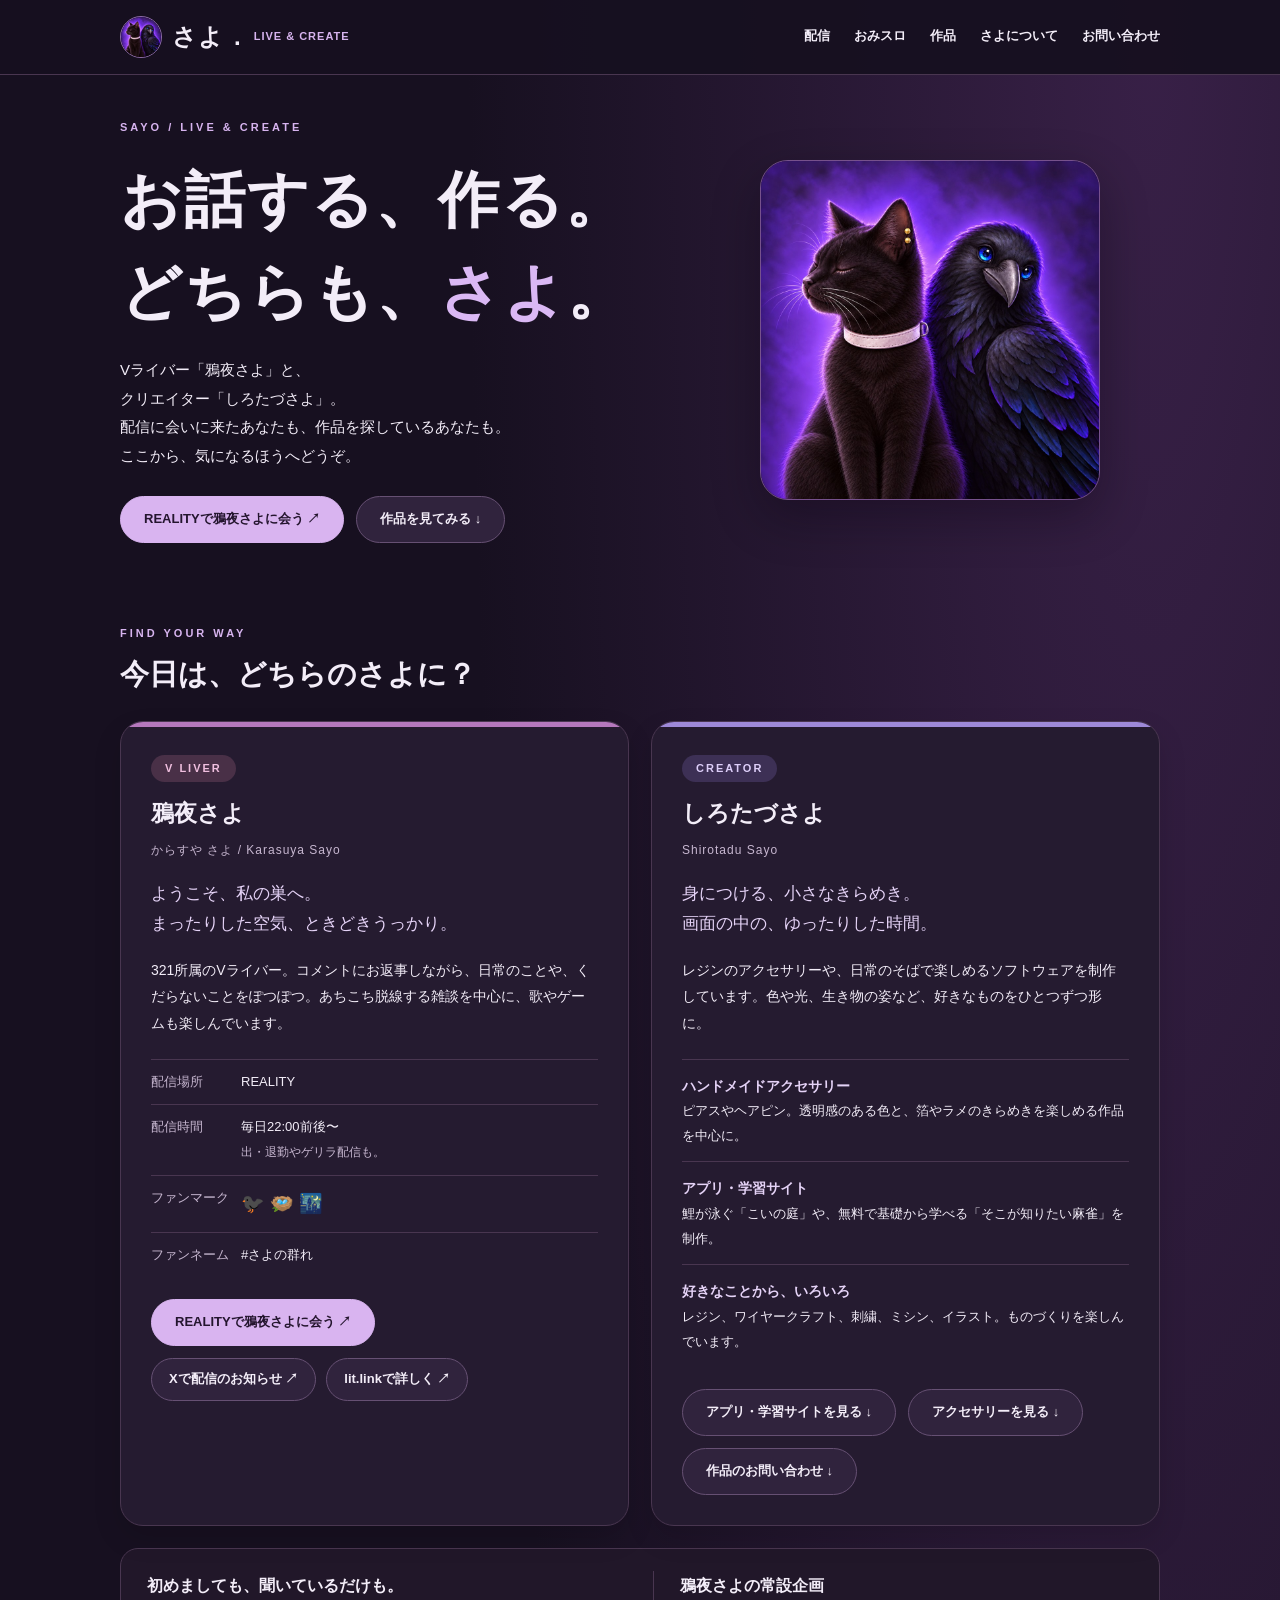
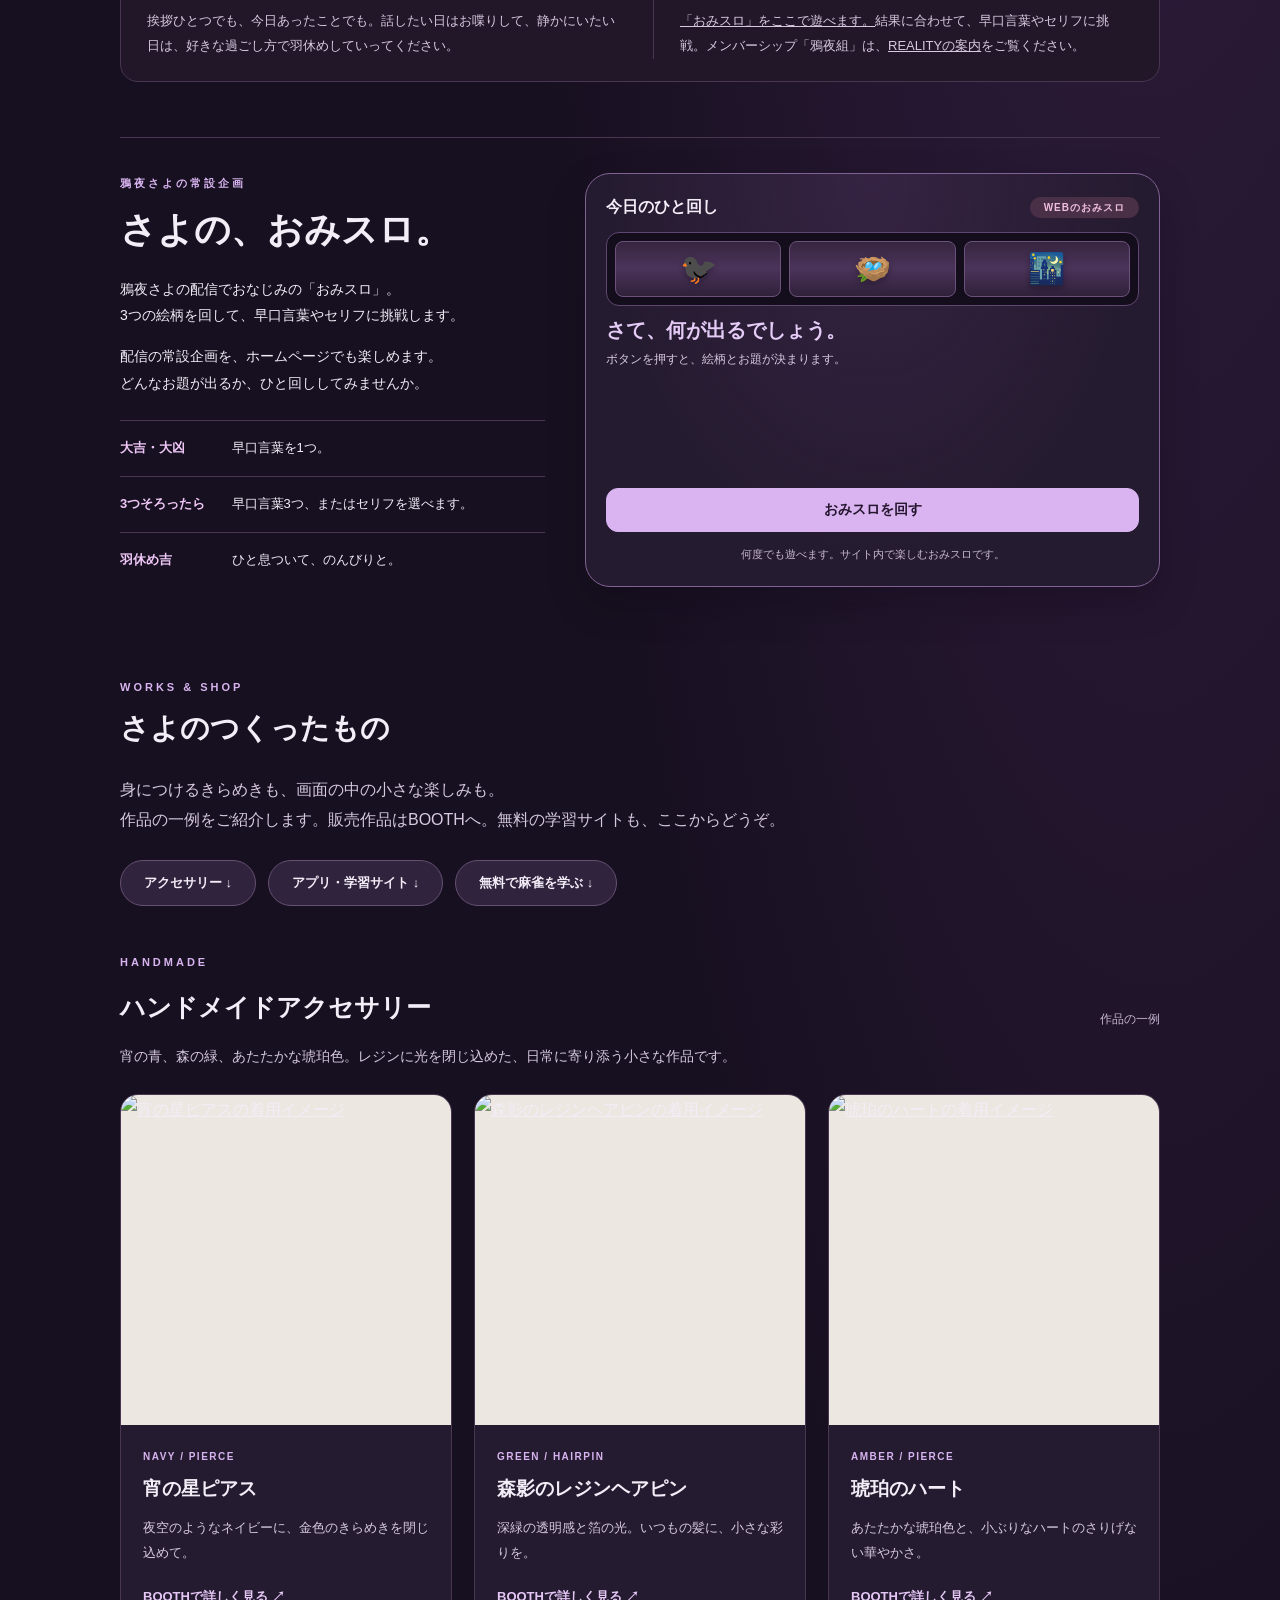
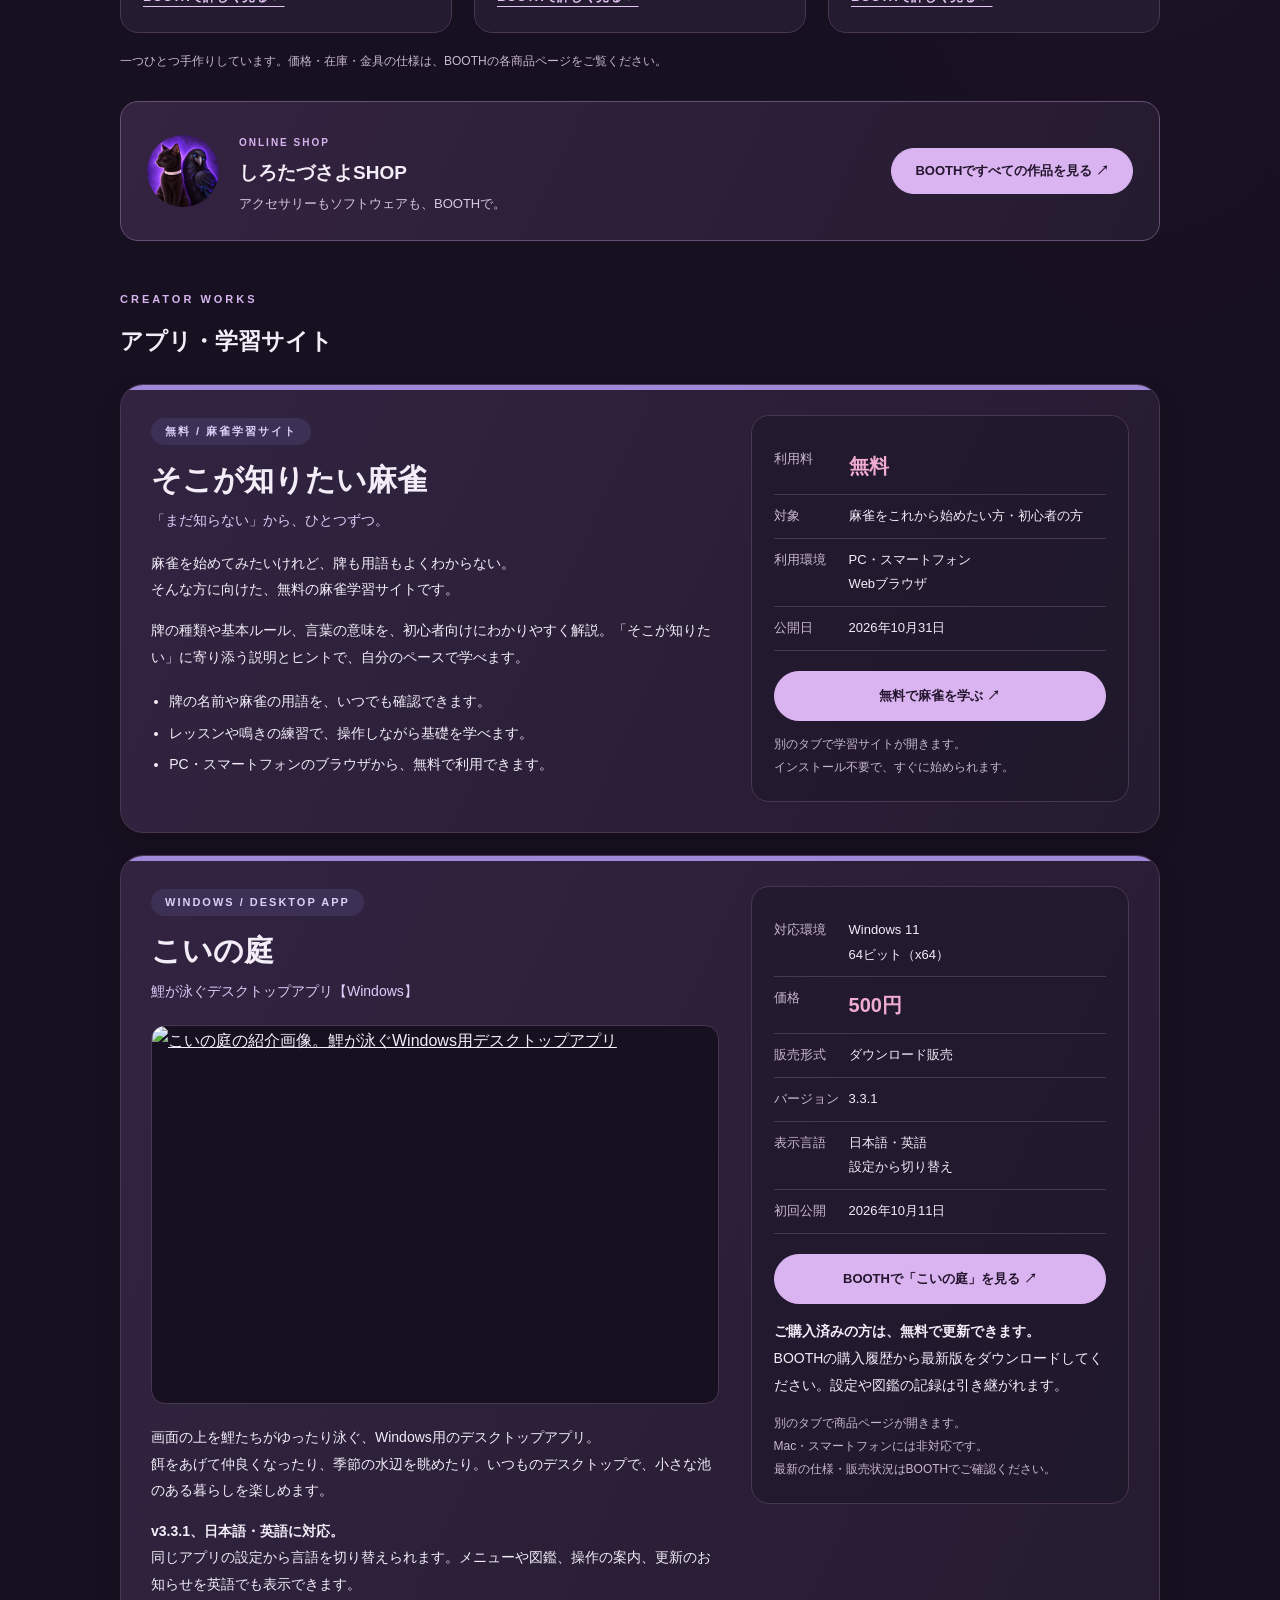
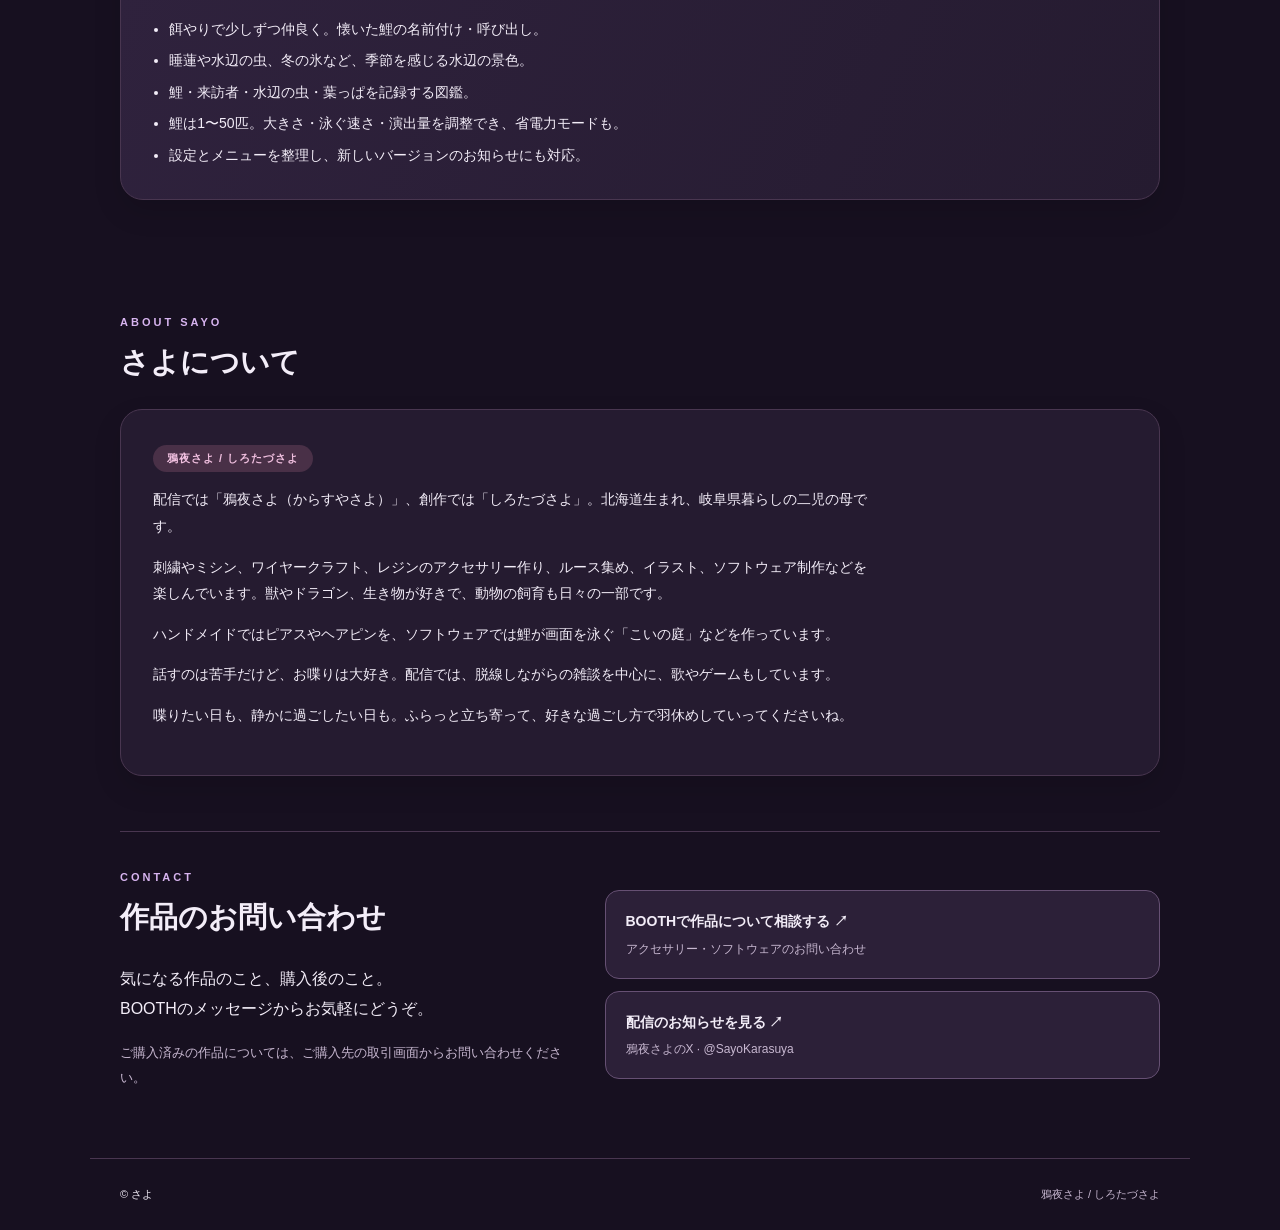
==== index.html @ 04558af7 "Add free mahjong learning site and update Koi Garden to v3.3.1" ====
<!doctype html>
<html lang="ja"><head><meta charset="utf-8"><meta name="viewport" content="width=device-width, initial-scale=1"><meta name="description" content="321所属のVライバー・鴉夜さよ（からすやさよ）と、ハンドメイド・ソフトウェアを制作するしろたづさよ。配信のご案内と、作品の一例をご紹介。無料の麻雀学習サイト「そこが知りたい麻雀」も公開中。アクセサリーとソフトウェアはBOOTHで販売しています。"><meta name="color-scheme" content="dark"><title>鴉夜さよ・しろたづさよ｜配信と創作のホーム</title><link rel="icon" type="image/png" sizes="96x96" href="assets/sayo-cat-raven-refined-favicon.png"><link rel="apple-touch-icon" href="assets/sayo-cat-raven-refined.jpg"><meta property="og:image" content="https://sayoshirotadu.github.io/sayo-website/assets/sayo-cat-raven-refined.jpg"><meta name="twitter:card" content="summary"><style>
:root{--paper:#faf7f2;--ink:#504641;--pink:#bd5976;--line:#e8ddd5;--purple:#77628e}*{box-sizing:border-box}html{scroll-behavior:smooth;scroll-padding-top:100px}body{margin:0;background:var(--paper);color:var(--ink);font-family:'Yu Gothic','Meiryo',sans-serif;line-height:1.9}a{color:inherit}a:focus-visible,button:focus-visible{outline:3px solid var(--purple);outline-offset:5px}header{border-bottom:1px solid var(--line);background:#faf7f2ee;position:sticky;top:0;z-index:2}.nav{max-width:1100px;margin:auto;display:flex;align-items:center;justify-content:space-between;padding:14px 30px}.brand{text-decoration:none;font-size:24px;font-weight:800;letter-spacing:2px}.brand small{font-size:11px;letter-spacing:1px;margin-left:12px;color:var(--pink)}nav{display:flex;gap:24px;font-size:13px;font-weight:700}nav a{text-decoration:none}main{max-width:1100px;margin:auto;padding:0 30px}.hero{padding:76px 0 50px;display:grid;grid-template-columns:1.4fr 1fr;align-items:center;gap:45px}.eyebrow{color:var(--pink);font-size:11px;letter-spacing:3px;font-weight:800}h1{font-size:clamp(36px,5vw,61px);line-height:1.5;letter-spacing:2px;margin:18px 0}h1 em{font-style:normal;color:var(--pink)}.lead{max-width:530px;font-size:15px}.art{aspect-ratio:1;position:relative;display:grid;place-items:center;background:radial-gradient(ellipse,#e8dff2 0,transparent 67%)}.orbit{width:85%;height:85%;border:1px solid #ceb8d1;border-radius:50%;transform:rotate(-18deg);display:grid;place-items:center}.monogram{transform:rotate(18deg);text-align:center;font-family:Georgia,serif;font-style:italic;font-size:85px;color:var(--purple)}.monogram small{display:block;font-family:'Yu Gothic',sans-serif;font-size:12px;font-style:normal;letter-spacing:3px}.star{position:absolute;font-size:32px;color:var(--pink);top:15%;right:12%}.caption{position:absolute;bottom:12%;background:var(--paper);padding:3px 14px;font-size:11px;letter-spacing:2px}.jump{display:flex;gap:12px;flex-wrap:wrap;margin-top:26px}.button{display:inline-block;text-decoration:none;padding:10px 23px;border-radius:30px;font-size:13px;font-weight:bold;border:1px solid var(--line);background:white}.button.primary{background:var(--pink);color:white;border-color:var(--pink)}section{padding:35px 0 55px}h2{font-size:29px;line-height:1.4;margin:10px 0 26px}h3{font-size:23px;margin:10px 0}.two{display:grid;grid-template-columns:1fr 1fr;gap:22px}.card{border:1px solid var(--line);border-radius:23px;padding:30px;background:#fff;box-shadow:0 12px 28px #59403607;position:relative;overflow:hidden}.card:before{content:'';position:absolute;top:0;left:0;right:0;height:5px;background:#d99bb0}.card.creator:before{background:#b5a2ca}.tag{display:inline-block;font-size:11px;letter-spacing:2px;font-weight:bold;background:#f9e9ee;padding:3px 14px;border-radius:20px;color:var(--pink)}.creator .tag{background:#efe8f6;color:var(--purple)}.card p{font-size:14px}.quiet{color:#82746c;font-size:12px!important}.section-head{display:flex;justify-content:space-between;align-items:center;gap:15px}.filters{display:flex;gap:8px;flex-wrap:wrap}button{font-family:inherit;border:1px solid var(--line);border-radius:20px;background:white;padding:7px 16px;color:var(--ink);cursor:pointer}button[aria-pressed=true]{background:var(--ink);color:white}.empty{border:1px dashed #d9c7d6;border-radius:22px;background:linear-gradient(120deg,#fcf0f3,#f0eaf6);padding:50px 25px;text-align:center}.empty strong{font-size:22px}.empty p{font-size:13px}.about{background:white;border:1px solid var(--line);border-radius:22px;padding:32px}.about p{max-width:720px;font-size:14px}.contact{display:grid;grid-template-columns:1fr 1fr;align-items:center;gap:30px;border-top:1px solid var(--line)}.note{border-radius:18px;background:#eee7f3;padding:24px;font-size:13px}footer{border-top:1px solid var(--line);font-size:11px;padding:25px 30px;display:flex;justify-content:space-between;max-width:1100px;margin:auto}.draft{font-size:11px;color:#82746c} @media(max-width:700px){.nav{padding:12px 20px}.brand small{display:none}nav{gap:12px;font-size:11px}main{padding:0 20px}.hero{padding:45px 0 20px;gap:10px;grid-template-columns:1fr}.art{max-width:240px;margin:auto;order:-1}.monogram{font-size:62px}h1{font-size:35px}.two,.contact{grid-template-columns:1fr}.section-head{display:block}.filters{margin-bottom:20px}.card{padding:24px}section{padding:25px 0 35px}footer{gap:20px}.hero .lead{font-size:14px}}@media(prefers-reduced-motion:reduce){html{scroll-behavior:auto}}
.shops{grid-template-columns:repeat(3,minmax(0,1fr))}.shops .card{padding:24px}.shops .button{padding:10px 16px}@media(max-width:850px){.shops{grid-template-columns:1fr}}.main-shop{display:flex;align-items:center;justify-content:space-between;gap:24px;background:#fff5f7;margin:24px 0 32px}.other-shops-title{font-size:18px;margin-bottom:18px}@media(max-width:700px){.main-shop{display:block}.main-shop .button{margin-top:10px}}.creator-works{margin-top:48px;scroll-margin-top:95px}.creator-works>h3{margin:10px 0 20px}.booth-shop{display:flex;align-items:center;justify-content:space-between;gap:24px;background:#f5f0fa}.booth-shop .button{border-color:#b5a2ca;color:#65517b}@media(max-width:700px){.booth-shop{display:block}.booth-shop .button{margin-top:10px}}:root{--paper:#171020;--ink:#f3edf8;--pink:#efacd0;--line:#493650;--purple:#c5b1ef}body{background:radial-gradient(ellipse at 90% 0%,#382047 0,transparent 42%),var(--paper)}header{background:#171020f2}.brand small,.eyebrow{color:#d7b4ef}h1 em{color:#dab8f4}.art{background:radial-gradient(ellipse,#50306780 0,transparent 68%)}.orbit{border-color:#8b659d}.monogram{color:#e2cef7}.star{color:#efacd0}.caption{background:#171020;color:#e1c9ed}.card,.about{background:#251b30;border-color:#493650;box-shadow:0 12px 28px #00000020}.card:before{background:#b578bd}.card.creator:before{background:#9e89d8}.tag{background:#493047;color:#f0bfdf}.creator .tag{background:#3d3055;color:#ddcef9}.button,button{background:#30233d;border-color:#665073;color:#f3edf8}.button.primary{background:#d9b4f0;color:#24152e;border-color:#d9b4f0}.button:hover{background:#493453}.button.primary:hover{background:#e9ccfa}.quiet,.draft{color:#c7b7d0}.main-shop{background:linear-gradient(115deg,#35223d,#281d34)}.booth-shop{background:linear-gradient(115deg,#322441,#251c34)}.booth-shop .button{background:#43315a;border-color:#9e89d8;color:#f2e9ff}.note{background:#342541;color:#eee3f7}.empty{background:linear-gradient(120deg,#39263f,#2d2440);border-color:#796080}button[aria-pressed=true]{background:#d9b4f0;color:#24152e}a:focus-visible,button:focus-visible{outline-color:#edc4ff}.mascot{width:180px;height:180px;object-fit:contain;flex:0 0 180px;filter:drop-shadow(0 6px 16px #08051150)}.shop-copy{flex:1;min-width:0}.main-shop,.booth-shop{flex-wrap:wrap}.main-shop>div:last-child,.booth-shop>div:last-child{flex:0 1 auto}@media(max-width:700px){.mascot{display:block;width:180px;height:180px;margin:0 auto 18px}}.main-shop,.booth-shop{display:grid;grid-template-columns:160px minmax(0,1fr);gap:8px 24px}.mascot{grid-row:1 / 3;width:160px;height:180px}.main-shop>div:last-child,.booth-shop>div:last-child{grid-column:2}.shop-copy h3{margin-top:8px}.shop-copy p{margin-bottom:8px}@media(max-width:700px){.main-shop,.booth-shop{display:block}.mascot{width:180px;height:180px}}.hero-emblem{isolation:isolate;min-width:0}.hero-emblem .orbit{width:79%;height:79%;transform:none;border-color:#a779bc}.hero-emblem .monogram{transform:none;font-size:clamp(56px,7vw,88px);position:relative;z-index:2}.hero-cat,.hero-raven{position:absolute;width:46%;height:58%;object-fit:contain;filter:drop-shadow(0 4px 12px #0d061840);z-index:3}.hero-cat{left:-2%;bottom:5%}.hero-raven{right:-3%;top:-4%}.hero-emblem .caption{bottom:-2%;background:none;letter-spacing:4px;color:#e4caef;white-space:nowrap}.hero-emblem .star-top{top:7%;right:43%;z-index:4}.hero-emblem .star-bottom{top:auto;bottom:12%;right:18%;z-index:4}@media(max-width:700px){.hero-emblem{max-width:310px;width:100%;margin:10px auto 26px}.hero-emblem .monogram{font-size:69px}.hero-emblem .caption{font-size:10px;letter-spacing:3px}}.hero{grid-template-columns:1.18fr 1fr;gap:28px}.hero-emblem{width:calc(100% + 20px);margin-left:-10px}.hero-emblem .monogram{font-size:clamp(76px,9vw,116px)}.hero-cat,.hero-raven{width:57%;height:68%}.hero-cat{left:-6%;bottom:1%}.hero-raven{right:-7%;top:-10%}.hero-emblem .caption{bottom:-5%}@media(max-width:700px){.hero{grid-template-columns:1fr;gap:10px}.hero-emblem{width:100%;max-width:350px;margin:25px auto 35px}.hero-emblem .monogram{font-size:85px}.hero-cat,.hero-raven{width:53%;height:65%}.hero-cat{left:-2%}.hero-raven{right:-3%;top:-7%}}.hero-emblem{width:100%;margin-left:0}.hero-raven{right:-2%}.hero-cat{left:-7%}@media(max-width:700px){.hero-emblem{margin:25px auto 35px}.hero-cat{left:-2%}}.hero-emblem .orbit{width:80%;height:80%}.hero-emblem .monogram{font-size:clamp(62px,7.2vw,94px);transform:translateY(5%)}.hero-cat{left:-10%;bottom:-8%;width:49%;height:59%}.hero-raven{right:-3%;top:-23%;width:49%;height:59%}.hero-emblem .caption{bottom:-14%}@media(max-width:700px){.hero-emblem{margin:55px auto 65px}.hero-emblem .monogram{font-size:72px}.hero-cat{left:-6%;bottom:-9%}.hero-raven{right:0;top:-22%}}.hero-emblem .monogram{font-size:clamp(68px,7.8vw,102px);transform:translate(7%,-2%)}.hero-cat{width:57%;height:68%;left:-9%;bottom:-12%}.hero-raven{width:57%;height:68%;right:-4%;top:-24%}.hero-emblem .caption{bottom:-16%}@media(max-width:700px){.hero-emblem .monogram{font-size:78px}.hero-cat{left:-7%;bottom:-12%}.hero-raven{right:-2%;top:-24%}}.hero-emblem .monogram{transform:translate(12%,78%)}.hero-raven{top:6%;right:-5%}.hero-cat{left:-9%;bottom:-12%}@media(max-width:700px){.hero-emblem .monogram{transform:translate(12%,78%)}.hero-raven{top:6%;right:-3%}.hero-cat{left:-7%;bottom:-12%}}.hero-raven{top:29%;right:-9%}.hero-emblem .star-bottom{display:none}@media(max-width:700px){.hero-raven{top:29%;right:-6%}}.hero-emblem .monogram{transform:translate(23%,65%)}.hero-raven{top:25%}@media(max-width:700px){.hero-emblem .monogram{transform:translate(23%,65%)}.hero-raven{top:25%}}.hero-emblem .monogram{transform:none}.hero-raven{top:4%;right:-9%}@media(max-width:700px){.hero-emblem .monogram{transform:none}.hero-raven{top:4%;right:-6%}}.hero-cat{left:-17%;bottom:10%}@media(max-width:700px){.hero-cat{left:-15%;bottom:10%}}.hero-cat{bottom:3%}@media(max-width:700px){.hero-cat{bottom:3%}}.hero-raven{transform:translateX(6%)}body{overflow-x:clip}
/* Individual software works */
.software-work{margin-bottom:22px;background:linear-gradient(115deg,#322441,#251b30)}
.software-work-grid{display:grid;grid-template-columns:minmax(0,1.5fr) minmax(0,1fr);gap:32px;align-items:start}
.software-work h4{font-size:30px;line-height:1.4;margin:14px 0 6px}
.software-work .work-subtitle{margin:0 0 16px;color:#ddcef9}
.work-features{margin:18px 0 0;padding-left:1.3em;font-size:14px}
.work-features li+li{margin-top:5px}
.work-details{min-width:0;border:1px solid var(--line);border-radius:18px;padding:22px;background:#17102060}
.work-specs{margin:0 0 20px;font-size:13px}
.work-specs>div{display:grid;grid-template-columns:5em minmax(0,1fr);gap:10px;padding:9px 0;border-bottom:1px solid var(--line)}
.work-specs dt{color:#c7b7d0}
.work-specs dd{margin:0}
.work-specs .work-price{font-size:20px;font-weight:700;color:var(--pink)}
.work-details .button{display:block;text-align:center;padding:12px 14px}
.work-details .quiet{margin:12px 0 0}
@media(max-width:700px){.software-work-grid{grid-template-columns:minmax(0,1fr);gap:24px}.software-work h4{font-size:27px}.work-details{padding:18px}}

/* Profiles, works and contact */


.skip-link{position:absolute;left:18px;top:-90px;z-index:10;background:#e9ccfa;color:#24152e;padding:10px 18px;border-radius:10px}
.skip-link:focus{top:12px}
.name-reading{display:block;color:#c7b7d0;font-size:12px;letter-spacing:1px;margin-top:3px;font-weight:400}
.live-facts{margin:22px 0;font-size:13px}.live-facts>div{display:grid;grid-template-columns:6em minmax(0,1fr);gap:12px;border-top:1px solid var(--line);padding:10px 0}
.live-facts dt{color:#c7b7d0}.live-facts dd{margin:0}.live-facts .fanmark{font-size:19px;letter-spacing:5px}
.social-links{display:flex;flex-wrap:wrap;gap:10px;margin-top:12px}.social-links .button{padding:8px 17px}
.profile-intro{font-size:17px!important;color:#e5d3f7;line-height:1.8}.creative-list{list-style:none;padding:0;margin:22px 0}
.creative-list li{padding:13px 0;border-top:1px solid var(--line);font-size:13px}.creative-list strong{display:block;font-size:14px;color:#e5d3f7}
.welcome-note{border:1px solid var(--line);border-radius:18px;padding:22px 26px;margin-top:22px;display:grid;grid-template-columns:1fr 1fr;gap:26px;background:#211729}
.welcome-note h3{font-size:16px;margin:0 0 8px}.welcome-note p{margin:0;font-size:13px;color:#d7c9e0}
.welcome-note>div+div{border-left:1px solid var(--line);padding-left:26px}
.product-grid{display:grid;grid-template-columns:repeat(3,minmax(0,1fr));gap:20px;margin:24px 0 14px}
.product{margin:0;background:#251b30;border:1px solid var(--line);border-radius:18px;overflow:hidden}
.product-photo{display:block;background:#ece7e0;overflow:hidden}.product-photo img{display:block;width:100%;height:auto;aspect-ratio:1;object-fit:cover;transition:transform .25s ease}
.product-photo:hover img{transform:scale(1.035)}.product-copy{padding:20px}.product-copy .eyebrow{letter-spacing:1.5px;font-size:10px}
.product h4{font-size:17px;line-height:1.7;margin:7px 0 10px}.product p{font-size:13px;margin:0 0 15px;color:#d7c9e0}.text-link{font-size:13px;font-weight:700;text-underline-offset:5px}
.gallery-note{font-size:12px;color:#c7b7d0;margin-bottom:32px}
.software-image{display:block;width:100%;height:auto;border:1px solid var(--line);border-radius:14px;margin:20px 0;background:#171020}
.contact-links{display:grid;gap:12px}.contact-link{display:block;text-decoration:none;border:1px solid #665073;border-radius:14px;background:#2c2038;padding:17px 20px}
.contact-link strong{display:block;font-size:14px;color:#f3edf8}.contact-link span{display:block;font-size:12px;color:#c7b7d0;margin-top:3px}.contact-link:hover{background:#3b2b48}
.contact{grid-template-columns:.9fr 1.1fr}.contact .quiet{font-size:13px!important}
footer{gap:16px;flex-wrap:wrap}.profile-links{margin-top:22px}.card .jump{margin-top:18px}.about .tag{letter-spacing:1px}
@media(max-width:850px){.product-grid{gap:14px}.product-copy{padding:17px}.product h4{font-size:15px}}
@media(max-width:700px){.welcome-note,.contact{grid-template-columns:1fr}.welcome-note>div+div{border-left:0;border-top:1px solid var(--line);padding:20px 0 0}.product-grid{grid-template-columns:1fr 1fr}.hero .lead br{display:none}.hero .lead{max-width:32em}.hero h1{font-size:clamp(29px,7vw,35px)}.live-facts>div{grid-template-columns:5.5em minmax(0,1fr)}}
@media(max-width:480px){.product-grid{grid-template-columns:1fr}.product-copy{padding:22px}.product h4{font-size:18px}.nav{flex-wrap:wrap;gap:5px}.brand{font-size:22px}nav{gap:13px}nav a{padding:6px 0}}
@media(prefers-reduced-motion:reduce){.product-photo img{transition:none}.product-photo:hover img{transform:none}}

/* Omislo: self-contained web mini game */
.om-section{border-top:1px solid var(--line);scroll-margin-top:95px}
.om-layout{display:grid;grid-template-columns:minmax(0,.85fr) minmax(0,1.15fr);gap:40px;align-items:start}
.om-intro h2{font-size:36px;margin:12px 0 20px}.om-intro>p{font-size:14px;max-width:31em}
.om-rules{margin:24px 0}.om-rules>div{display:grid;grid-template-columns:7.5em 1fr;gap:14px;align-items:center;padding:15px 0;border-top:1px solid var(--line);font-size:13px}
.om-rules dt{color:#efc7f7;font-weight:700}.om-rules dd{margin:0}
.om-machine{min-width:0;border:1px solid #816294;border-radius:25px;padding:28px;background:radial-gradient(ellipse at 50% 0%,#4a2d5a70,transparent 65%),#251b30;box-shadow:0 16px 38px #08040e38}
.om-machine-top{display:flex;align-items:center;justify-content:space-between;gap:12px;margin-bottom:22px}
.om-machine-top h3{font-size:18px;margin:0}.om-machine-top .tag{font-size:10px;letter-spacing:1px}.om-stars{color:#dab8f4;letter-spacing:5px;font-size:13px}
.om-reels{display:grid;grid-template-columns:repeat(3,minmax(0,1fr));gap:12px;padding:16px;border-radius:19px;border:1px solid #604672;background:#140d1c;overflow:hidden}
.om-reel{height:100px;display:grid;place-items:center;overflow:hidden;border:1px solid #6c527b;border-radius:12px;background:linear-gradient(#36253f,#4b345a 48%,#30213a);font-size:clamp(32px,4.2vw,50px);line-height:1}
.om-reel span{display:block;filter:drop-shadow(0 3px 3px #08040e55)}
.om-reel.om-turning span{animation:om-roll .16s linear infinite}.om-reel.om-settled span{animation:om-settle .24s ease-out}
@keyframes om-roll{from{transform:translateY(-11px);opacity:.65}to{transform:translateY(11px);opacity:1}}
@keyframes om-settle{0%{transform:translateY(-12px)}65%{transform:translateY(3px)}100%{transform:translateY(0)}}
.om-outcome{margin:22px 0 18px;min-height:112px}.om-outcome h4{font-size:24px;line-height:1.5;margin:0 0 7px;color:#e5ccf7}.om-outcome p{margin:0;font-size:13px;color:#d7c9e0}
.om-outcome[data-kind="triple"] h4{color:#f1d397}.om-outcome[data-kind="good"] h4{color:#f4bad8}
.om-outcome ol{padding-left:1.5em;margin:16px 0 0;display:grid;gap:12px;font-size:15px;line-height:1.9}
.om-outcome.om-quote ol{list-style:none;padding-left:0}.om-outcome.om-quote li{padding:16px;border-left:3px solid #c9a2de;background:#ffffff06;border-radius:0 10px 10px 0}
.om-choices{display:flex;gap:9px;flex-wrap:wrap;margin:0 0 14px}.om-choices button{font-size:12px;padding:8px 13px}
.om-change{background:transparent;border:0;border-radius:6px;padding:7px 0;margin:0 0 16px;text-decoration:underline;text-underline-offset:4px;font-size:12px;color:#dbc1eb}
.om-spin{display:block;width:100%;padding:15px 18px;font-size:15px;border-radius:15px;min-height:54px}
.om-machine button:disabled{opacity:.65;cursor:wait}.om-choices[hidden],.om-change[hidden],.om-prompts[hidden]{display:none}
.om-machine .quiet{margin:13px 0 0;text-align:center;font-size:11px!important}
.om-machine[data-state="triple"]{border-color:#c6a76f;box-shadow:0 12px 40px #d2a94716}
@media(max-width:850px){.om-layout{grid-template-columns:1fr;gap:24px}.om-intro>p{max-width:none}.om-rules{margin-bottom:14px}.om-machine{max-width:560px;width:100%;justify-self:center}.om-reel{font-size:46px}}
@media(max-width:480px){.om-machine{padding:20px}.om-intro h2{font-size:30px}.om-reels{gap:8px;padding:12px}.om-reel{height:79px;font-size:36px}.om-rules>div{grid-template-columns:7em 1fr;gap:8px}.om-machine-top h3{font-size:16px}.om-outcome h4{font-size:23px}nav{flex-wrap:wrap;justify-content:flex-end;gap:8px 12px}.nav{gap:8px}.om-outcome ol{font-size:14px}}
@media(prefers-reduced-motion:reduce){.om-reel.om-turning span,.om-reel.om-settled span{animation:none}}


/* Compact frame: the left column sets the shared desktop height. */
.om-layout{align-items:stretch}
.om-intro>:last-child{margin-bottom:0}
.om-machine{display:grid;width:100%;height:auto;min-height:0;padding:20px;contain:size;grid-template-columns:minmax(0,1fr) max-content;grid-template-rows:28px 74px minmax(0,1fr) 36px 44px 24px;gap:10px;overflow-anchor:none}
.om-machine>div,.om-machine>button,.om-machine>p{grid-column:1 / -1;min-width:0;min-height:0;margin:0}
.om-machine-top{grid-row:1;overflow:hidden}
.om-machine-top h3{font-size:16px;line-height:1.4}
.om-machine-top .tag{line-height:1.5}
.om-reels{grid-row:2;height:100%;min-height:0;padding:8px;gap:8px;border-radius:13px}
.om-reel{height:100%;min-height:0;font-size:30px;border-radius:8px}
.om-outcome{grid-row:3;height:100%;min-height:0;overflow-y:auto;overflow-x:hidden;scrollbar-gutter:stable;overflow-wrap:anywhere;overscroll-behavior:contain}
.om-outcome h4{font-size:20px;line-height:1.4;margin-bottom:5px}
.om-outcome p{font-size:12px;line-height:1.7}
.om-outcome ol{margin-top:10px;gap:6px;font-size:13px;line-height:1.7}
.om-outcome.om-quote li{padding:10px 12px}
.om-outcome:focus-visible{outline:2px solid var(--purple);outline-offset:3px}
.om-machine>.om-choices{grid-row:4;grid-column:1;align-items:stretch;flex-wrap:nowrap;gap:7px}
.om-choices button{white-space:nowrap;font-size:11px;padding:6px 10px}
.om-machine>.om-change{grid-row:4;grid-column:2;justify-self:end;align-self:stretch;white-space:nowrap;font-size:11px}
.om-spin{grid-row:5;display:grid;place-items:center;height:44px;min-height:44px;padding:0 14px;font-size:14px;line-height:1.4;white-space:nowrap;border-radius:12px}
.om-machine>.quiet{grid-row:6;margin:0;align-self:center;line-height:1.5}
.om-machine>noscript{grid-row:3;grid-column:1 / -1;background:#251b30;z-index:1}
@media(max-width:850px){.om-machine{contain:none;height:31rem}}
@media(max-width:480px){
  .om-machine{height:32rem;padding:16px;grid-template-columns:minmax(0,1fr);grid-template-rows:28px 68px minmax(0,1fr) 32px 26px 44px 34px;gap:8px}
  .om-reel{font-size:27px}
  .om-machine>.om-choices{grid-column:1}
  .om-machine>.om-change{grid-row:5;grid-column:1;justify-self:start;padding:2px 0}
  .om-spin{grid-row:6}
  .om-machine>.quiet{grid-row:7}
}


/* Cat and raven brand refresh — October 2026 */
.brand{display:inline-flex;align-items:center;gap:10px;letter-spacing:1px}
.brand-icon{width:42px;height:42px;object-fit:cover;border-radius:50%;flex:none;border:1px solid #8e6ba7}
.brand small{margin-left:2px}


.hero{padding:42px 0 45px;gap:36px}
.hero-portrait{width:100%;height:auto;max-width:340px;justify-self:center;aspect-ratio:1;border-radius:28px;object-fit:cover;border:1px solid #76518c;box-shadow:0 18px 48px #08040e55}
.mascot.brand-mascot{border-radius:20px;object-fit:cover;width:160px;height:160px}
@media(max-width:700px){.brand{font-size:21px;gap:9px}.brand-icon{width:36px;height:36px}.hero{padding:28px 0 32px;gap:24px}.hero-portrait{width:200px;max-width:65%;order:-1;border-radius:22px}.mascot.brand-mascot{width:160px;height:160px}.hero h1{margin-top:12px}}

/* A small selection of works, with BOOTH as the shared shop */
.works-intro{max-width:680px;color:#d7c9e0}
.works-jump{margin:24px 0 40px}
.works-section-heading{display:flex;align-items:end;justify-content:space-between;gap:18px;scroll-margin-top:115px}
.works-section-heading h3{margin:7px 0 0;font-size:25px}
.works-example-label{font-size:12px;color:#c7b7d0;white-space:nowrap}
.works-caption{font-size:14px;color:#d7c9e0;margin:12px 0 24px;max-width:740px}
#works .product-grid{gap:22px;margin:0 0 18px}
#works .product{display:flex;flex-direction:column;background:#251b30;border-radius:18px}
#works .product-copy{padding:22px;display:flex;flex-direction:column;flex:1}
#works .product h4{font-size:19px;line-height:1.6;margin:8px 0 12px}
#works .product p{font-size:13px;line-height:1.9;margin:0 0 20px}
#works .product .text-link{margin-top:auto;color:#e4c6f5}
#works .gallery-note{font-size:12px;line-height:1.8;margin:0 0 28px}
.shop-entry{display:flex;align-items:center;gap:20px;padding:24px 26px;border:1px solid #665073;border-radius:18px;background:linear-gradient(115deg,#342341,#251b30)}
.shop-entry>img{width:72px;height:72px;border-radius:50%;object-fit:cover;flex:none}
.shop-entry-copy{flex:1;min-width:0}
.shop-entry h3{font-size:19px;line-height:1.5;margin:3px 0 4px}
.shop-entry p{font-size:13px;color:#d7c9e0;margin:0}
.shop-entry .eyebrow{font-size:10px;letter-spacing:2px}
.shop-entry .button{flex:none;text-align:center}
@media(max-width:850px){#works .product-grid{gap:16px}#works .product-copy{padding:18px}.shop-entry{flex-wrap:wrap}.shop-entry>.button{margin-left:92px}}
@media(max-width:700px){#works .product-grid{grid-template-columns:1fr}.works-section-heading{display:block;position:relative}.works-section-heading h3{font-size:23px}.works-example-label{position:absolute;top:0;right:0;padding-top:0}.shop-entry{padding:21px;gap:16px}.shop-entry>img{width:60px;height:60px}.shop-entry>.button{width:100%;margin-left:0}.works-jump{margin-bottom:32px}#works .product-copy{padding:22px}#works .product h4{font-size:20px}}
</style></head><body>
<a class="skip-link" href="#home">本文へ移動</a>
<header><div class="nav"><a class="brand" href="#home"><img class="brand-icon" src="assets/sayo-cat-raven-refined.jpg" width="42" height="42" alt="">さよ<span aria-hidden="true">.</span><small>LIVE & CREATE</small></a><nav aria-label="メインメニュー"><a href="#live">配信</a><a href="#omislo">おみスロ</a><a href="#works">作品</a><a href="#about">さよについて</a><a href="#contact">お問い合わせ</a></nav></div></header><main id="home"><div class="hero"><div><div class="eyebrow">SAYO / LIVE & CREATE</div><h1>お話する、作る。<br>どちらも、<em>さよ</em>。</h1><p class="lead">Vライバー「鴉夜さよ」と、<br>クリエイター「しろたづさよ」。<br>配信に会いに来たあなたも、作品を探しているあなたも。<br>ここから、気になるほうへどうぞ。</p><div class="jump"><a class="button primary" href="https://reality.app/profile/c2cb73a0?adj_t=8ogcewh_z9yhix5" target="_blank" rel="noopener noreferrer">REALITYで鴉夜さよに会う ↗</a><a class="button" href="#works">作品を見てみる ↓</a></div></div><img class="hero-portrait" src="assets/sayo-cat-raven-refined.jpg" alt="しろたづさよの黒猫と、鴉夜さよの青い目のカラス" width="600" height="600" decoding="async"></div><section aria-labelledby="entrance"><div class="eyebrow">FIND YOUR WAY</div><h2 id="entrance">今日は、どちらのさよに？</h2><div class="two"><article class="card" id="live"><span class="tag">V LIVER</span><h3>鴉夜さよ<span class="name-reading">からすや さよ / Karasuya Sayo</span></h3>
<p class="profile-intro">ようこそ、私の巣へ。<br>まったりした空気、ときどきうっかり。</p>
<p>321所属のVライバー。コメントにお返事しながら、日常のことや、くだらないことをぽつぽつ。あちこち脱線する雑談を中心に、歌やゲームも楽しんでいます。</p>
<dl class="live-facts">
<div><dt>配信場所</dt><dd>REALITY</dd></div>
<div><dt>配信時間</dt><dd>毎日22:00前後〜<br><span class="quiet">出・退勤やゲリラ配信も。</span></dd></div>
<div><dt>ファンマーク</dt><dd class="fanmark">🐦‍⬛🪺🌃</dd></div>
<div><dt>ファンネーム</dt><dd>#さよの群れ</dd></div>
</dl><a class="button primary" href="https://reality.app/profile/c2cb73a0?adj_t=8ogcewh_z9yhix5" target="_blank" rel="noopener noreferrer">REALITYで鴉夜さよに会う ↗</a><div class="social-links"><a class="button" href="https://x.com/SayoKarasuya" target="_blank" rel="noopener noreferrer">Xで配信のお知らせ ↗</a><a class="button" href="https://lit.link/karasuya_sayo" target="_blank" rel="noopener noreferrer">lit.linkで詳しく ↗</a></div></article><article class="card creator"><span class="tag">CREATOR</span><h3>しろたづさよ<span class="name-reading">Shirotadu Sayo</span></h3>
<p class="profile-intro">身につける、小さなきらめき。<br>画面の中の、ゆったりした時間。</p>
<p>レジンのアクセサリーや、日常のそばで楽しめるソフトウェアを制作しています。色や光、生き物の姿など、好きなものをひとつずつ形に。</p>
<ul class="creative-list"><li><strong>ハンドメイドアクセサリー</strong>ピアスやヘアピン。透明感のある色と、箔やラメのきらめきを楽しめる作品を中心に。</li><li><strong>アプリ・学習サイト</strong>鯉が泳ぐ「こいの庭」や、無料で基礎から学べる「そこが知りたい麻雀」を制作。</li><li><strong>好きなことから、いろいろ</strong>レジン、ワイヤークラフト、刺繍、ミシン、イラスト。ものづくりを楽しんでいます。</li></ul><div class="jump"><a class="button" href="#creator-works">アプリ・学習サイトを見る ↓</a><a class="button" href="#accessories">アクセサリーを見る ↓</a><a class="button" href="#contact">作品のお問い合わせ ↓</a></div></article></div>
<div class="welcome-note">
<div><h3>初めましても、聞いているだけも。</h3><p>挨拶ひとつでも、今日あったことでも。話したい日はお喋りして、静かにいたい日は、好きな過ごし方で羽休めしていってください。</p></div>
<div><h3>鴉夜さよの常設企画</h3><p><a href="#omislo">「おみスロ」をここで遊べます。</a>結果に合わせて、早口言葉やセリフに挑戦。メンバーシップ「鴉夜組」は、<a href="https://reality.app/r/membership/c2cb73a0" target="_blank" rel="noopener noreferrer">REALITYの案内</a>をご覧ください。</p></div>
</div></section>
<section id="omislo" class="om-section" aria-labelledby="omislo-title">
  <div class="om-layout">
    <div class="om-intro">
      <div class="eyebrow">鴉夜さよの常設企画</div>
      <h2 id="omislo-title">さよの、おみスロ。</h2>
      <p>鴉夜さよの配信でおなじみの「おみスロ」。<br>3つの絵柄を回して、早口言葉やセリフに挑戦します。</p>
      <p>配信の常設企画を、ホームページでも楽しめます。<br>どんなお題が出るか、ひと回ししてみませんか。</p>
      <dl class="om-rules">
        <div><dt>大吉・大凶</dt><dd>早口言葉を1つ。</dd></div>
        <div><dt>3つそろったら</dt><dd>早口言葉3つ、またはセリフを選べます。</dd></div>
        <div><dt>羽休め吉</dt><dd>ひと息ついて、のんびりと。</dd></div>
      </dl>
    </div>
    <div class="om-machine" id="om-machine" data-state="ready">
      <div class="om-machine-top"><h3>今日のひと回し</h3><span class="tag">WEBのおみスロ</span></div>
      <div class="om-reels" id="om-reels" role="img" aria-label="3つの絵柄：鴉、巣、夜景">
        <div class="om-reel" aria-hidden="true"><span>🐦‍⬛</span></div>
        <div class="om-reel" aria-hidden="true"><span>🪺</span></div>
        <div class="om-reel" aria-hidden="true"><span>🌃</span></div>
      </div>
      <div class="om-outcome" id="om-result" tabindex="0" aria-label="おみスロの結果とお題" role="status" aria-live="polite" aria-atomic="true">
        <h4 id="om-result-title">さて、何が出るでしょう。</h4>
        <p id="om-result-note">ボタンを押すと、絵柄とお題が決まります。</p>
        <ol id="om-prompts" class="om-prompts" hidden></ol>
      </div>
      <div class="om-choices" id="om-choices" role="group" aria-label="ゾロ目のお題を選ぶ" hidden>
        <button type="button" id="om-twisters" aria-pressed="true" aria-controls="om-result">早口言葉3つ</button>
        <button type="button" id="om-line" aria-pressed="false" aria-controls="om-result">セリフ</button>
      </div>
      <button type="button" id="om-change" class="om-change" aria-controls="om-result" hidden>別のお題にする</button>
      <button type="button" id="om-spin" class="button primary om-spin" aria-controls="om-result" disabled>おみスロを回す</button>
      <p class="quiet">何度でも遊べます。サイト内で楽しむおみスロです。</p>
      <noscript><p>おみスロを遊ぶには、ブラウザーのJavaScriptを有効にしてください。</p></noscript>
    </div>
  </div>
</section>

<section id="works" aria-labelledby="worktitle">
<div class="eyebrow">WORKS & SHOP</div><h2 id="worktitle">さよのつくったもの</h2>
<p class="works-intro">身につけるきらめきも、画面の中の小さな楽しみも。<br>作品の一例をご紹介します。販売作品はBOOTHへ。無料の学習サイトも、ここからどうぞ。</p>
<div class="jump works-jump"><a class="button" href="#accessories">アクセサリー ↓</a><a class="button" href="#creator-works">アプリ・学習サイト ↓</a><a class="button" href="#sokoga-shiritai-mahjong">無料で麻雀を学ぶ ↓</a></div>
<div class="works-section-heading" id="accessories"><div><span class="eyebrow">HANDMADE</span><h3>ハンドメイドアクセサリー</h3></div><span class="works-example-label">作品の一例</span></div>
<p class="works-caption">宵の青、森の緑、あたたかな琥珀色。レジンに光を閉じ込めた、日常に寄り添う小さな作品です。</p>
<div class="product-grid" aria-label="ハンドメイド作品の一例"><article class="product">
<a class="product-photo" href="https://sayo-shirotadu.booth.pm/items/9014661" target="_blank" rel="noopener noreferrer"><img src="https://booth.pximg.net/c2ce61ae-1fac-4d3e-b580-89d8085a478c/i/9014661/ac994898-a185-44f8-94f3-bccd6a70dfda_base_resized.jpg" alt="宵の星ピアスの着用イメージ" width="800" height="800" loading="lazy" decoding="async"></a>
<div class="product-copy"><span class="eyebrow">NAVY / PIERCE</span><h4>宵の星ピアス</h4><p>夜空のようなネイビーに、金色のきらめきを閉じ込めて。</p><a class="text-link" href="https://sayo-shirotadu.booth.pm/items/9014661" target="_blank" rel="noopener noreferrer">BOOTHで詳しく見る ↗</a></div>
</article>
<article class="product">
<a class="product-photo" href="https://sayo-shirotadu.booth.pm/items/9014667" target="_blank" rel="noopener noreferrer"><img src="https://booth.pximg.net/c2ce61ae-1fac-4d3e-b580-89d8085a478c/i/9014667/6b48ce79-4063-448c-8ed4-06dbbd8f88ee_base_resized.jpg" alt="森影のレジンヘアピンの着用イメージ" width="800" height="800" loading="lazy" decoding="async"></a>
<div class="product-copy"><span class="eyebrow">GREEN / HAIRPIN</span><h4>森影のレジンヘアピン</h4><p>深緑の透明感と箔の光。いつもの髪に、小さな彩りを。</p><a class="text-link" href="https://sayo-shirotadu.booth.pm/items/9014667" target="_blank" rel="noopener noreferrer">BOOTHで詳しく見る ↗</a></div>
</article>
<article class="product">
<a class="product-photo" href="https://sayo-shirotadu.booth.pm/items/9014621" target="_blank" rel="noopener noreferrer"><img src="https://booth.pximg.net/c2ce61ae-1fac-4d3e-b580-89d8085a478c/i/9014621/e59ff5a8-ca60-413d-b7c6-afdcda3f8710_base_resized.jpg" alt="琥珀のハートの着用イメージ" width="800" height="800" loading="lazy" decoding="async"></a>
<div class="product-copy"><span class="eyebrow">AMBER / PIERCE</span><h4>琥珀のハート</h4><p>あたたかな琥珀色と、小ぶりなハートのさりげない華やかさ。</p><a class="text-link" href="https://sayo-shirotadu.booth.pm/items/9014621" target="_blank" rel="noopener noreferrer">BOOTHで詳しく見る ↗</a></div>
</article></div>
<p class="gallery-note">一つひとつ手作りしています。価格・在庫・金具の仕様は、BOOTHの各商品ページをご覧ください。</p>
<aside class="shop-entry" aria-label="BOOTHショップのご案内">
<img src="assets/sayo-cat-raven-refined.jpg" alt="" width="72" height="72" loading="lazy">
<div class="shop-entry-copy"><span class="eyebrow">ONLINE SHOP</span><h3>しろたづさよSHOP</h3><p>アクセサリーもソフトウェアも、BOOTHで。</p></div>
<a class="button primary" href="https://sayo-shirotadu.booth.pm/" target="_blank" rel="noopener noreferrer">BOOTHですべての作品を見る ↗</a>
</aside>
<div id="creator-works" class="creator-works"><div class="eyebrow">CREATOR WORKS</div><h3>アプリ・学習サイト</h3>
<article class="card creator software-work" id="sokoga-shiritai-mahjong" aria-labelledby="mahjong-title">
  <div class="software-work-grid">
    <div>
      <span class="tag">無料 / 麻雀学習サイト</span>
      <h4 id="mahjong-title">そこが知りたい麻雀</h4>
      <p class="work-subtitle">「まだ知らない」から、ひとつずつ。</p>
      <p>麻雀を始めてみたいけれど、牌も用語もよくわからない。<br>そんな方に向けた、無料の麻雀学習サイトです。</p>
      <p>牌の種類や基本ルール、言葉の意味を、初心者向けにわかりやすく解説。「そこが知りたい」に寄り添う説明とヒントで、自分のペースで学べます。</p>
      <ul class="work-features">
        <li>牌の名前や麻雀の用語を、いつでも確認できます。</li>
        <li>レッスンや鳴きの練習で、操作しながら基礎を学べます。</li>
        <li>PC・スマートフォンのブラウザから、無料で利用できます。</li>
      </ul>
    </div>
    <div class="work-details">
      <dl class="work-specs">
        <div><dt>利用料</dt><dd class="work-price">無料</dd></div>
        <div><dt>対象</dt><dd>麻雀をこれから始めたい方・初心者の方</dd></div>
        <div><dt>利用環境</dt><dd>PC・スマートフォン<br>Webブラウザ</dd></div>
        <div><dt>公開日</dt><dd><time datetime="2026-10-31">2026年10月31日</time></dd></div>
      </dl>
      <a class="button primary" href="https://hajimete-mahjong-sayo.shirotadu-sayo.chatgpt.site/" target="_blank" rel="noopener noreferrer">無料で麻雀を学ぶ ↗</a>
      <p class="quiet">別のタブで学習サイトが開きます。<br>インストール不要で、すぐに始められます。</p>
    </div>
  </div>
</article>

<article class="card creator software-work" id="koi-no-niwa" aria-labelledby="koi-title">
  <div class="software-work-grid">
    <div>
      <span class="tag">WINDOWS / DESKTOP APP</span>
      <h4 id="koi-title">こいの庭</h4>
      <p class="work-subtitle">鯉が泳ぐデスクトップアプリ【Windows】</p>
<a href="https://booth.pm/ja/items/8969382" target="_blank" rel="noopener noreferrer"><img class="software-image" src="https://booth.pximg.net/c2ce61ae-1fac-4d3e-b580-89d8085a478c/i/8969382/f9988aed-680c-4751-8dd2-5c469ace54ec_base_resized.jpg" alt="こいの庭の紹介画像。鯉が泳ぐWindows用デスクトップアプリ" width="1200" height="800" loading="lazy" decoding="async"></a>
      <p>画面の上を鯉たちがゆったり泳ぐ、Windows用のデスクトップアプリ。<br>餌をあげて仲良くなったり、季節の水辺を眺めたり。いつものデスクトップで、小さな池のある暮らしを楽しめます。</p>
      <p><strong>v3.3.1、日本語・英語に対応。</strong><br>同じアプリの設定から言語を切り替えられます。メニューや図鑑、操作の案内、更新のお知らせを英語でも表示できます。</p>
      <ul class="work-features">
        <li>餌やりで少しずつ仲良く。懐いた鯉の名前付け・呼び出し。</li>
        <li>睡蓮や水辺の虫、冬の氷など、季節を感じる水辺の景色。</li>
        <li>鯉・来訪者・水辺の虫・葉っぱを記録する図鑑。</li>
        <li>鯉は1〜50匹。大きさ・泳ぐ速さ・演出量を調整でき、省電力モードも。</li>
        <li>設定とメニューを整理し、新しいバージョンのお知らせにも対応。</li>
      </ul>
    </div>
    <div class="work-details">
      <dl class="work-specs">
        <div><dt>対応環境</dt><dd>Windows 11<br>64ビット（x64）</dd></div>
        <div><dt>価格</dt><dd class="work-price">500円</dd></div>
        <div><dt>販売形式</dt><dd>ダウンロード販売</dd></div>
        <div><dt>バージョン</dt><dd>3.3.1</dd></div>
        <div><dt>表示言語</dt><dd>日本語・英語<br>設定から切り替え</dd></div>
        <div><dt>初回公開</dt><dd><time datetime="2026-10-11">2026年10月11日</time></dd></div>
      </dl>
      <a class="button primary" href="https://booth.pm/ja/items/8969382" target="_blank" rel="noopener noreferrer">BOOTHで「こいの庭」を見る ↗</a>
      <p><strong>ご購入済みの方は、無料で更新できます。</strong><br>BOOTHの購入履歴から最新版をダウンロードしてください。設定や図鑑の記録は引き継がれます。</p>
      <p class="quiet">別のタブで商品ページが開きます。<br>Mac・スマートフォンには非対応です。<br>最新の仕様・販売状況はBOOTHでご確認ください。</p>
    </div>
  </div>
</article>

</div></section><section id="about"><div class="eyebrow">ABOUT SAYO</div><h2>さよについて</h2><div class="about"><span class="tag">鴉夜さよ / しろたづさよ</span><p>配信では「鴉夜さよ（からすやさよ）」、創作では「しろたづさよ」。北海道生まれ、岐阜県暮らしの二児の母です。</p><p>刺繍やミシン、ワイヤークラフト、レジンのアクセサリー作り、ルース集め、イラスト、ソフトウェア制作などを楽しんでいます。獣やドラゴン、生き物が好きで、動物の飼育も日々の一部です。</p><p>ハンドメイドではピアスやヘアピンを、ソフトウェアでは鯉が画面を泳ぐ「こいの庭」などを作っています。</p><p>話すのは苦手だけど、お喋りは大好き。配信では、脱線しながらの雑談を中心に、歌やゲームもしています。</p><p>喋りたい日も、静かに過ごしたい日も。ふらっと立ち寄って、好きな過ごし方で羽休めしていってくださいね。</p></div></section><section class="contact" id="contact" aria-labelledby="contact-title">
<div><div class="eyebrow">CONTACT</div><h2 id="contact-title">作品のお問い合わせ</h2><p>気になる作品のこと、購入後のこと。<br>BOOTHのメッセージからお気軽にどうぞ。</p><p class="quiet">ご購入済みの作品については、ご購入先の取引画面からお問い合わせください。</p></div>
<div class="contact-links">
<a class="contact-link" href="https://sayo-shirotadu.booth.pm/conversations" target="_blank" rel="noopener noreferrer"><strong>BOOTHで作品について相談する ↗</strong><span>アクセサリー・ソフトウェアのお問い合わせ</span></a>
<a class="contact-link" href="https://x.com/SayoKarasuya" target="_blank" rel="noopener noreferrer"><strong>配信のお知らせを見る ↗</strong><span>鴉夜さよのX · @SayoKarasuya</span></a>
</div></section></main><footer><span>© さよ</span><span class="draft">鴉夜さよ / しろたづさよ</span></footer><script id="omislo-script">

(() => {
  'use strict';
  const symbols = [
    { icon: '🐦‍⬛', name: '鴉' }, { icon: '🪺', name: '巣' },
    { icon: '🌃', name: '夜景' }, { icon: '🍙', name: 'おにぎり' },
    { icon: '🥑', name: 'アボカド' }, { icon: '7️⃣', name: '7' },
    { icon: '🐓', name: 'にわとり' }
  ];
  const twisters = [
    '生麦、生米、生卵。',
    '赤巻紙、青巻紙、黄巻紙。',
    '蛙ぴょこぴょこ三ぴょこぴょこ、合わせてぴょこぴょこ六ぴょこぴょこ。',
    '隣の客は、よく柿食う客だ。',
    'この竹垣に竹立てかけたのは、竹立てかけたかったから竹立てかけた。',
    '赤パジャマ、青パジャマ、黄パジャマ。',
    '東京特許許可局。',
    '新人歌手、新春シャンソンショー。',
    '坊主が屏風に上手に坊主の絵を描いた。',
    'スモモも桃も桃のうち、桃もスモモも桃のうち。',
    '庭には二羽、鶏がいる。',
    '瓜売りが瓜売りに来て、瓜売り残し売り売り帰る、瓜売りの声。',
    '除雪車、除雪作業中。',
    '肩たたき機。',
    'バス、ガス爆発。'
  ];
  const lines = [
    'ようこそ。今日のぶんの羽休め、していきませんか。',
    'うまく言えなかったところも含めて、今日の私です。',
    '静かな時間のおともに、お茶を一杯。何を飲みますか。',
    '今のは噛んだんじゃありません。言葉が寄り道したんです。',
    'おかえりなさい。今日はどんな一日でしたか。',
    'まだ少し、話していたいですね。次はあなたの番です。',
    'おにぎりは逃げません。落ち着いて、具から選びましょう。',
    'それでは、明日の私に続きを託します。おやすみなさい。'
  ];
  const choose = (list, random = Math.random) => list[Math.floor(random() * list.length)];
  function drawOutcome(random = Math.random) {
    const roll = random();
    if (roll < .25) {
      const symbol = choose(symbols, random);
      return { kind: 'triple', reels: [symbol, symbol, symbol] };
    }
    if (roll >= .65) return { kind: 'rest', reels: symbols.slice(0, 3) };
    const a = choose(symbols, random);
    const b = choose(symbols, random);
    const c = choose(symbols.filter(symbol => symbol !== b), random);
    return { kind: roll < .45 ? 'good' : 'bad', reels: [a, b, c] };
  }
  function drawPrompts(pool, count, previous = [], random = Math.random) {
    let available = pool.filter(text => !previous.includes(text));
    if (available.length < count) available = pool.slice();
    const picked = [];
    for (let i = 0; i < count; i++) {
      const index = Math.floor(random() * available.length);
      picked.push(available.splice(index, 1)[0]);
    }
    return picked;
  }

  const root = document.getElementById('om-machine');
  if (!root) return;
  const spin = document.getElementById('om-spin');
  const reelGroup = document.getElementById('om-reels');
  const reels = Array.from(root.querySelectorAll('.om-reel'));
  const result = document.getElementById('om-result');
  const title = document.getElementById('om-result-title');
  const note = document.getElementById('om-result-note');
  const prompts = document.getElementById('om-prompts');
  const choices = document.getElementById('om-choices');
  const twisterButton = document.getElementById('om-twisters');
  const lineButton = document.getElementById('om-line');
  const change = document.getElementById('om-change');
  const reducedMotion = window.matchMedia('(prefers-reduced-motion: reduce)');
  let spinning = false;
  let outcome = null;
  let mode = 'twisters';
  let currentPrompts = [];
  let frameId = null;
  let lastTick = 0;

  function showPrompts(avoidPrevious = false) {
    const pool = mode === 'line' ? lines : twisters;
    const count = mode === 'line' || outcome.kind !== 'triple' ? 1 : 3;
    currentPrompts = drawPrompts(pool, count, avoidPrevious ? currentPrompts : []);
    prompts.replaceChildren();
    currentPrompts.forEach(text => {
      const item = document.createElement('li');
      item.textContent = text;
      prompts.appendChild(item);
    });
    prompts.hidden = false;
    result.scrollTop = 0;
    result.classList.toggle('om-quote', mode === 'line');
    note.textContent = mode === 'line' ? '声に出して、ひとことどうぞ。' :
      count === 3 ? '3つ、続けて言えるでしょうか。' : 'ひとつ、声に出して挑戦してみてください。';
    twisterButton.setAttribute('aria-pressed', String(mode === 'twisters'));
    lineButton.setAttribute('aria-pressed', String(mode === 'line'));
  }

  function finishSpin() {
    if (!spinning) return;
    if (frameId !== null) cancelAnimationFrame(frameId);
    frameId = null;
    reels.forEach((reel, index) => {
      reel.firstElementChild.textContent = outcome.reels[index].icon;
      reel.classList.remove('om-turning');
      reel.classList.add('om-settled');
    });
    reelGroup.setAttribute('aria-label', '今回の絵柄：' + outcome.reels.map(symbol => symbol.name).join('、'));
    root.dataset.state = outcome.kind;
    result.dataset.kind = outcome.kind;
    const titles = { triple: '3つそろいました！', good: '大吉', bad: '大凶', rest: '羽休め吉' };
    title.textContent = titles[outcome.kind];
    choices.hidden = outcome.kind !== 'triple';
    change.hidden = outcome.kind === 'rest';
    mode = 'twisters';
    if (outcome.kind === 'rest') {
      note.textContent = '肩の力を抜いて、ひと息。今日はのんびり羽休めしていってください。';
      prompts.hidden = true;
    } else {
      showPrompts();
    }
    result.scrollTop = 0;
    result.setAttribute('aria-busy', 'false');
    spin.textContent = 'もう一度回す';
    spin.disabled = false;
    spinning = false;
  }

  function animate(now) {
    if (!spinning) return;
    const elapsed = now - lastTick;
    if (elapsed > 75) {
      reels.forEach(reel => {
        if (reel.classList.contains('om-turning')) reel.firstElementChild.textContent = choose(symbols).icon;
      });
      lastTick = now;
    }
    frameId = requestAnimationFrame(animate);
  }

  spin.addEventListener('click', () => {
    if (spinning) return;
    spinning = true;
    spin.disabled = true;
    spin.textContent = '回転中…';
    root.dataset.state = 'spinning';
    result.dataset.kind = '';
    result.classList.remove('om-quote');
    title.textContent = 'ころころ、回転中…';
    note.textContent = '絵柄が止まるまで、少しお待ちください。';
    prompts.hidden = true;
    prompts.replaceChildren();
    result.scrollTop = 0;
    choices.hidden = true;
    change.hidden = true;
    result.setAttribute('aria-busy', 'true');
    reelGroup.setAttribute('aria-label', '3つの絵柄が回転中');
    outcome = drawOutcome();
    reels.forEach(reel => reel.classList.remove('om-settled', 'om-turning'));
    if (reducedMotion.matches) {
      window.setTimeout(finishSpin, 120);
      return;
    }
    reels.forEach(reel => reel.classList.add('om-turning'));
    lastTick = 0;
    frameId = requestAnimationFrame(animate);
    reels.forEach((reel, index) => {
      window.setTimeout(() => {
        reel.firstElementChild.textContent = outcome.reels[index].icon;
        reel.classList.remove('om-turning');
        reel.classList.add('om-settled');
        if (index === reels.length - 1) finishSpin();
      }, 850 + index * 350);
    });
  });

  function setMode(nextMode) {
    if (spinning || !outcome || outcome.kind !== 'triple' || mode === nextMode) return;
    mode = nextMode;
    showPrompts();
  }
  twisterButton.addEventListener('click', () => setMode('twisters'));
  lineButton.addEventListener('click', () => setMode('line'));
  change.addEventListener('click', () => {
    if (!spinning && outcome && outcome.kind !== 'rest') showPrompts(true);
  });
  spin.disabled = false;
})();

</script>
</body></html>
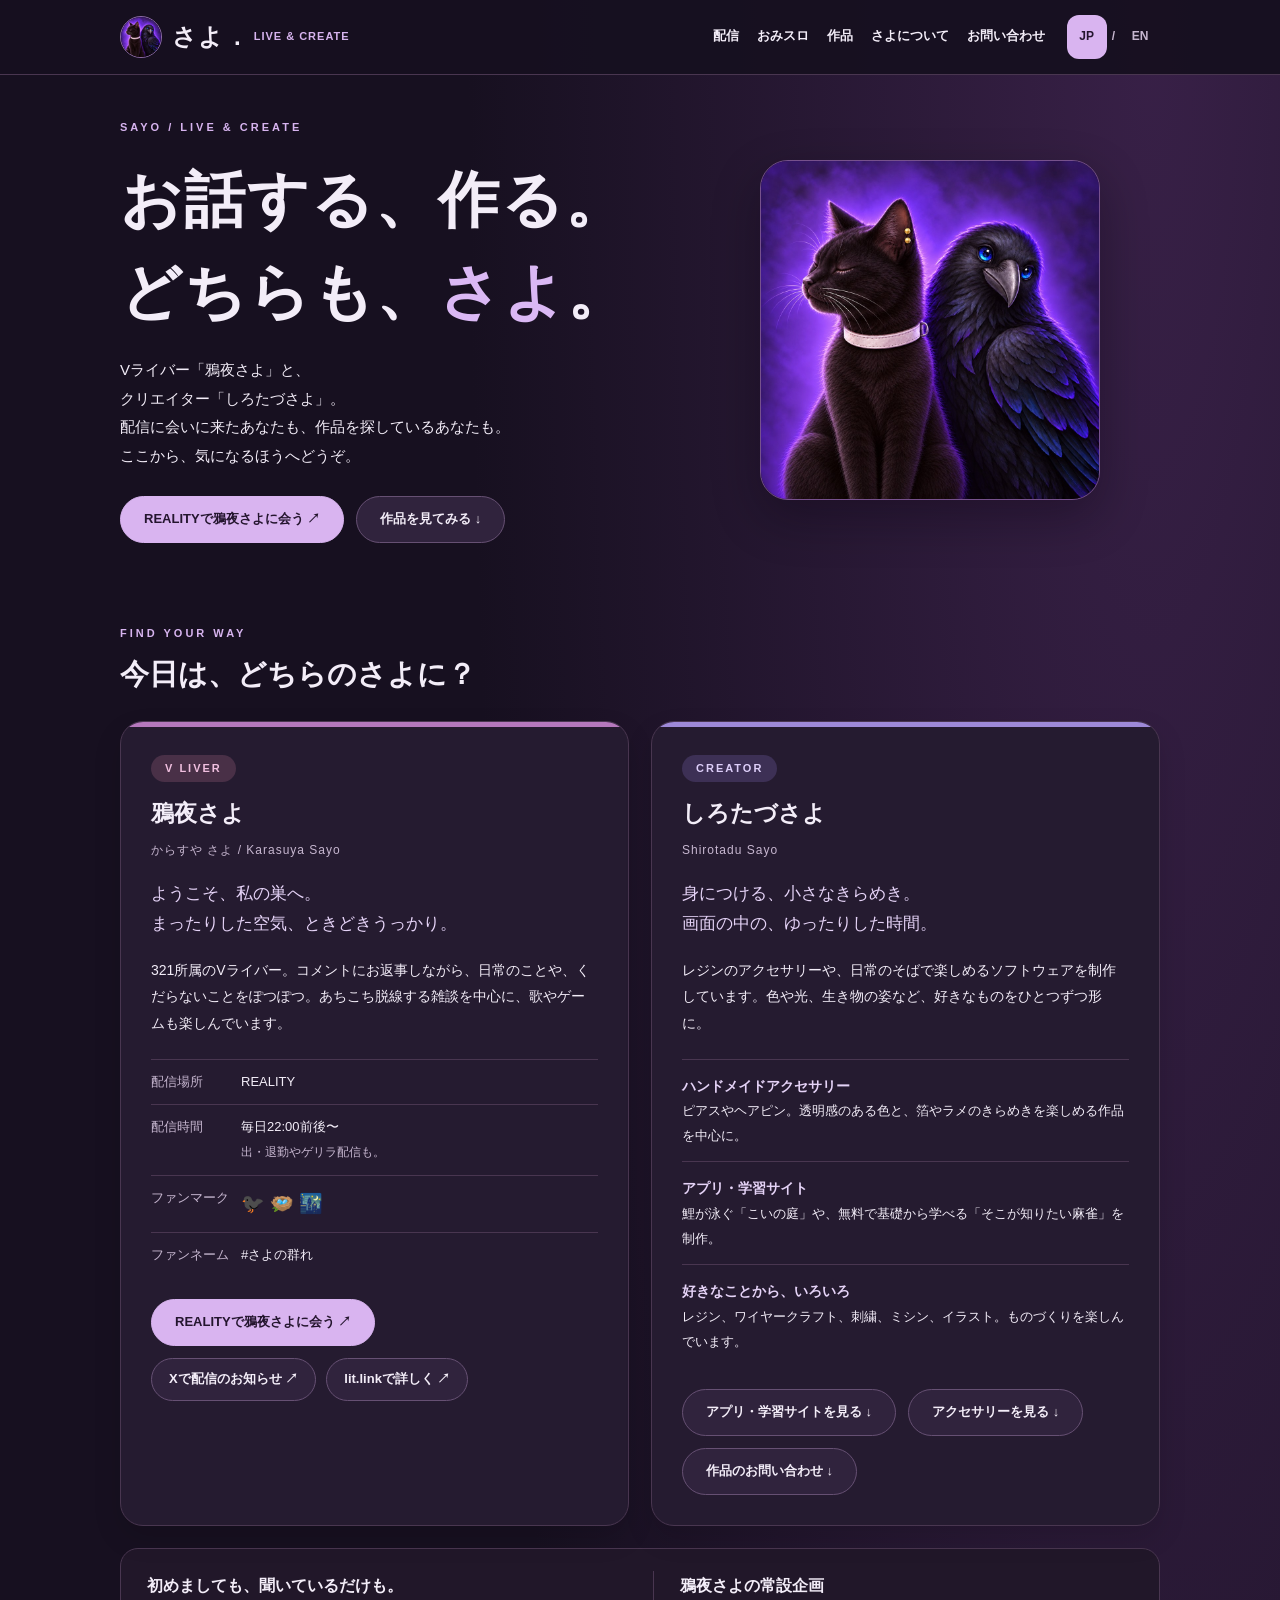
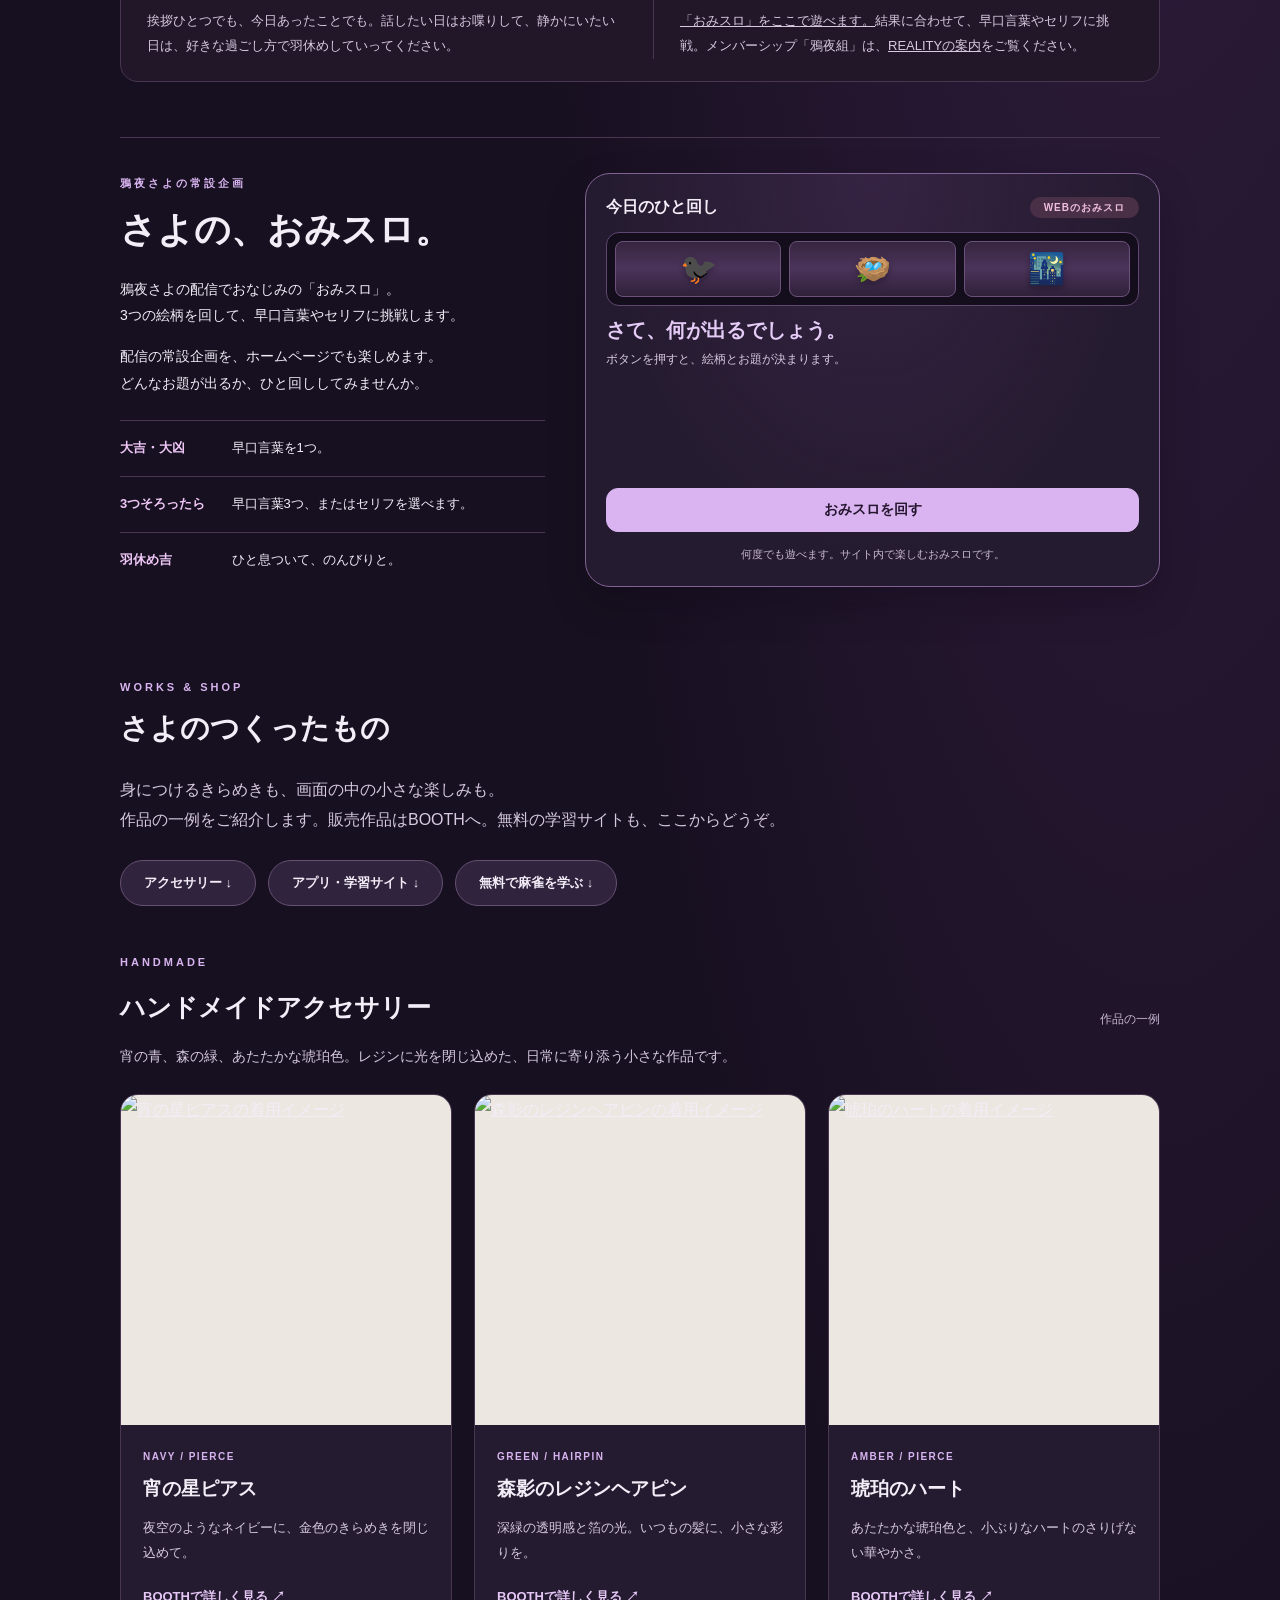
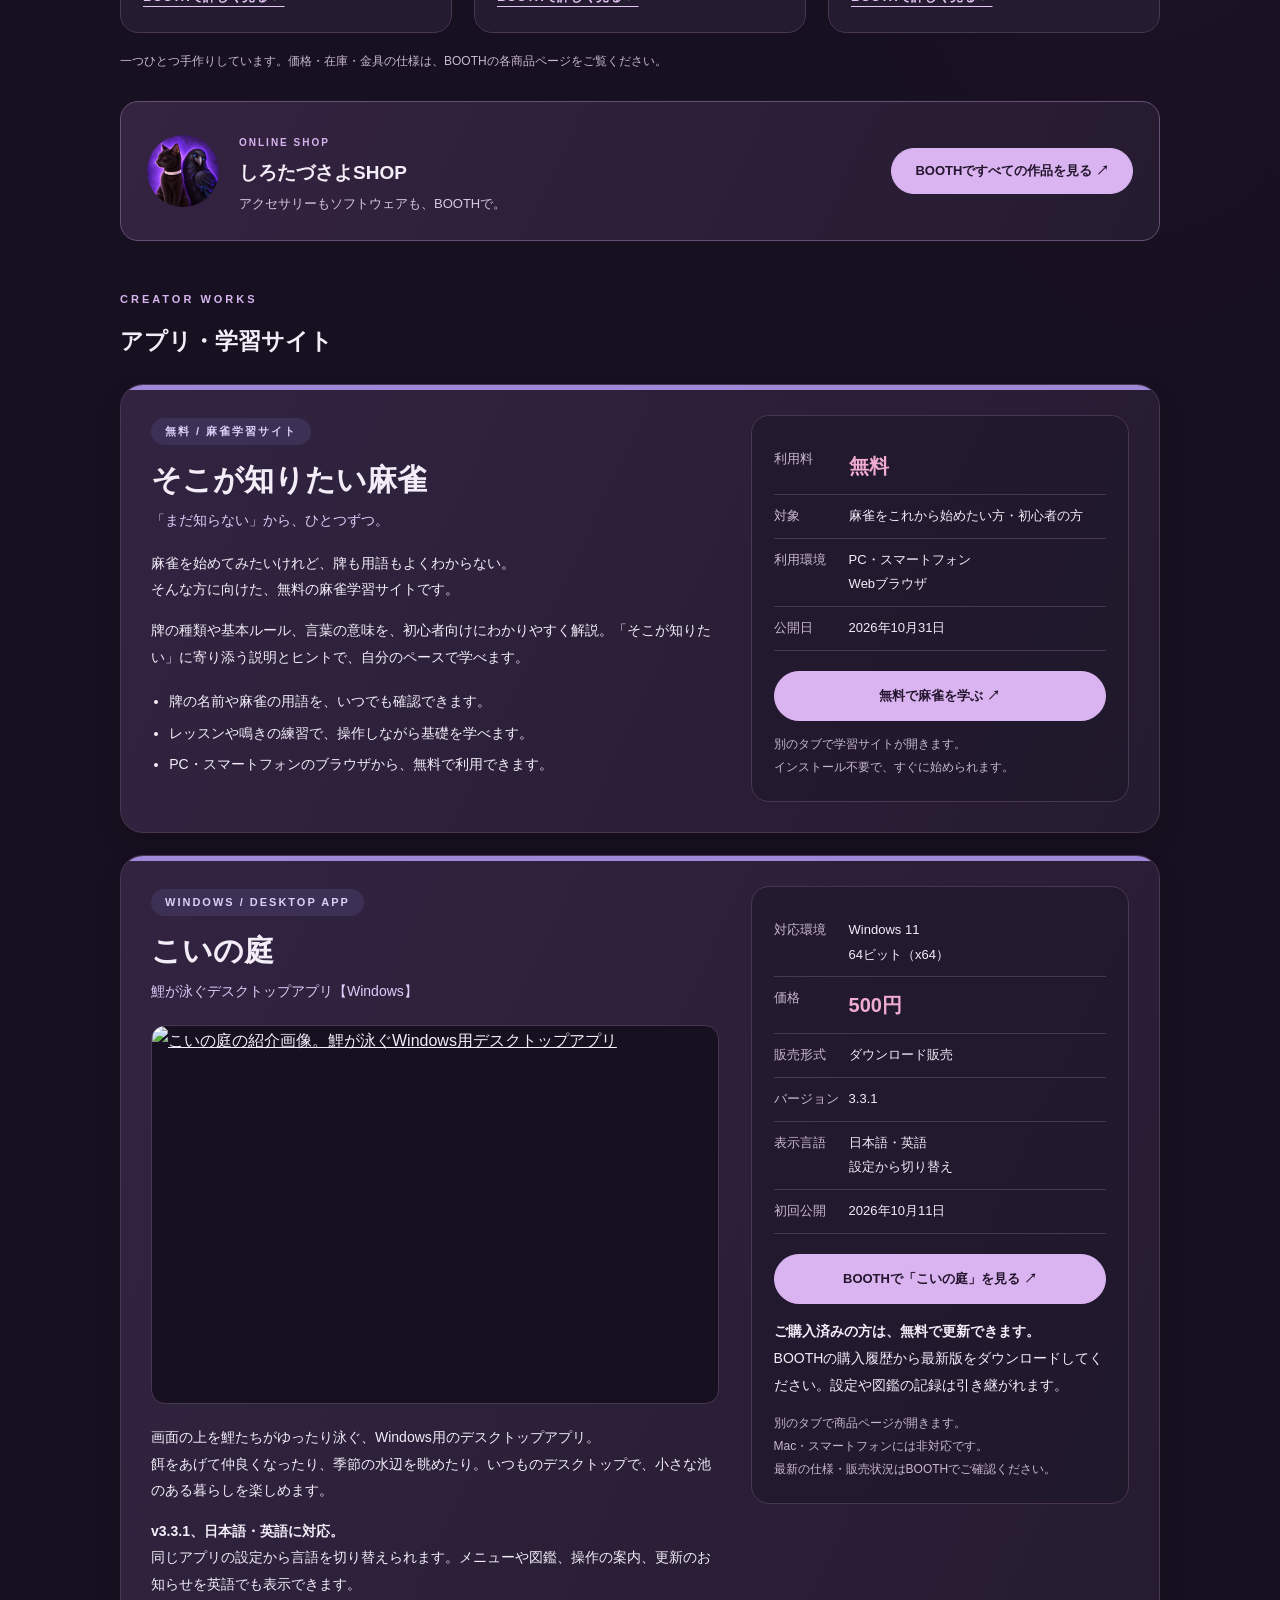
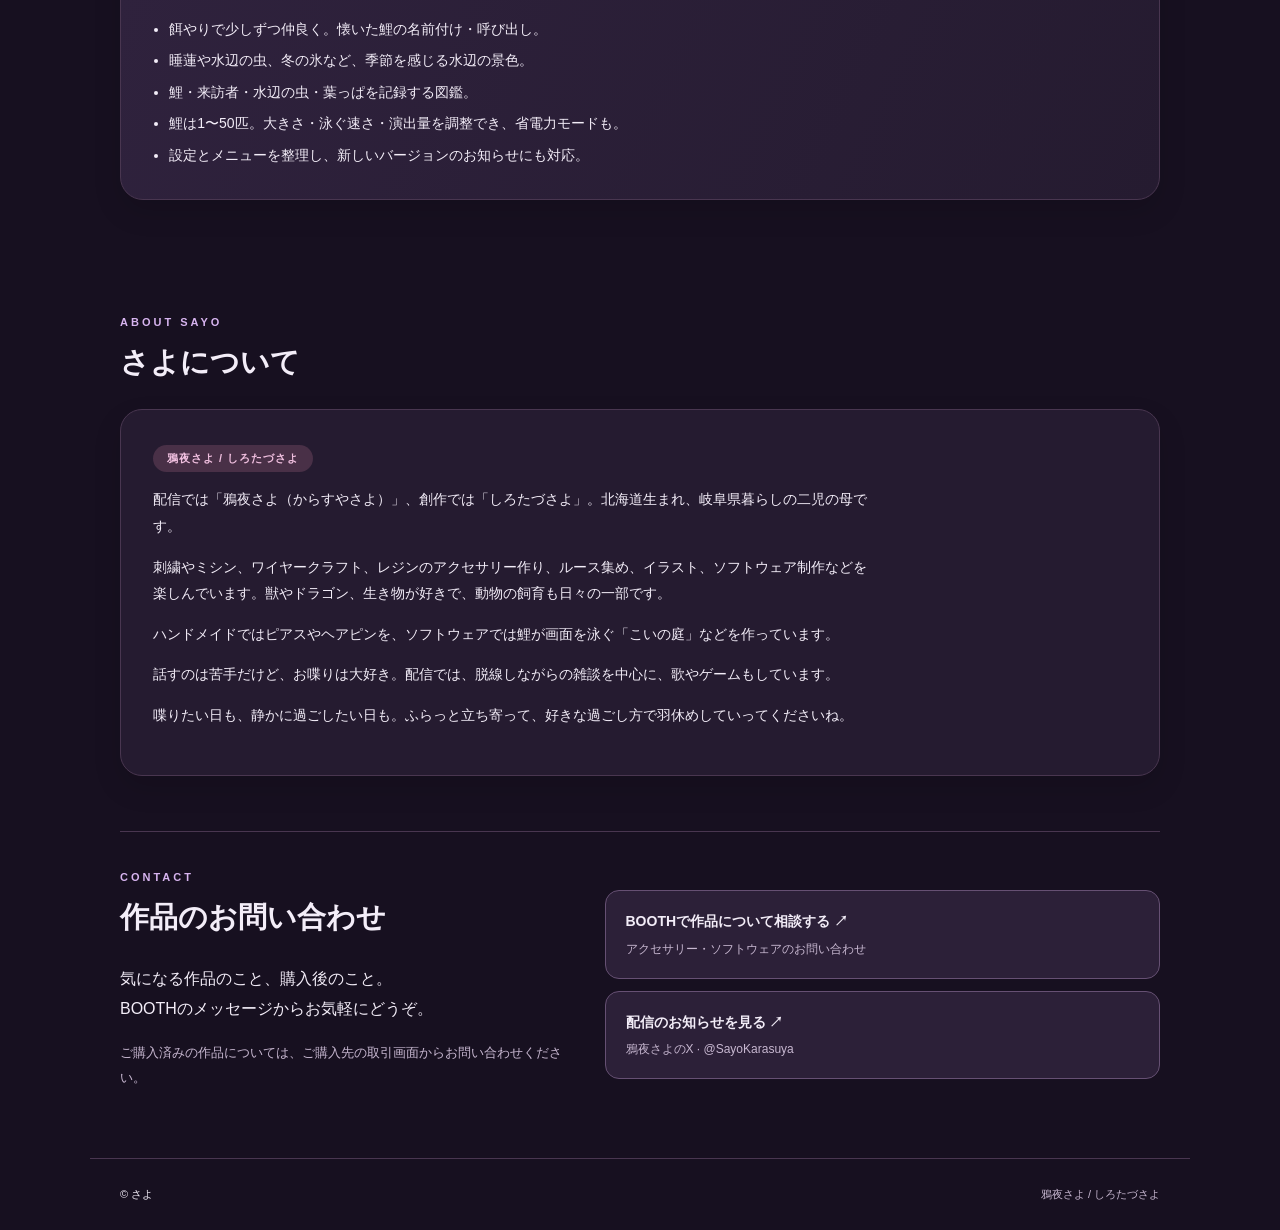
==== commit 5b9a3485: "Add English homepage and JP / EN language switch" ====
--- a/index.html
+++ b/index.html
@@ -1,5 +1,5 @@
 <!doctype html>
-<html lang="ja"><head><meta charset="utf-8"><meta name="viewport" content="width=device-width, initial-scale=1"><meta name="description" content="321所属のVライバー・鴉夜さよ（からすやさよ）と、ハンドメイド・ソフトウェアを制作するしろたづさよ。配信のご案内と、作品の一例をご紹介。無料の麻雀学習サイト「そこが知りたい麻雀」も公開中。アクセサリーとソフトウェアはBOOTHで販売しています。"><meta name="color-scheme" content="dark"><title>鴉夜さよ・しろたづさよ｜配信と創作のホーム</title><link rel="icon" type="image/png" sizes="96x96" href="assets/sayo-cat-raven-refined-favicon.png"><link rel="apple-touch-icon" href="assets/sayo-cat-raven-refined.jpg"><meta property="og:image" content="https://sayoshirotadu.github.io/sayo-website/assets/sayo-cat-raven-refined.jpg"><meta name="twitter:card" content="summary"><style>
+<html lang="ja"><head><meta charset="utf-8"><meta name="viewport" content="width=device-width, initial-scale=1"><meta name="description" content="321所属のVライバー・鴉夜さよ（からすやさよ）と、ハンドメイド・ソフトウェアを制作するしろたづさよ。配信のご案内と、作品の一例をご紹介。無料の麻雀学習サイト「そこが知りたい麻雀」も公開中。アクセサリーとソフトウェアはBOOTHで販売しています。"><link rel="alternate" hreflang="ja" href="https://sayoshirotadu.github.io/sayo-website/"><link rel="alternate" hreflang="en" href="https://sayoshirotadu.github.io/sayo-website/en.html"><meta name="color-scheme" content="dark"><title>鴉夜さよ・しろたづさよ｜配信と創作のホーム</title><link rel="icon" type="image/png" sizes="96x96" href="assets/sayo-cat-raven-refined-favicon.png"><link rel="apple-touch-icon" href="assets/sayo-cat-raven-refined.jpg"><meta property="og:image" content="https://sayoshirotadu.github.io/sayo-website/assets/sayo-cat-raven-refined.jpg"><meta name="twitter:card" content="summary"><style>
 :root{--paper:#faf7f2;--ink:#504641;--pink:#bd5976;--line:#e8ddd5;--purple:#77628e}*{box-sizing:border-box}html{scroll-behavior:smooth;scroll-padding-top:100px}body{margin:0;background:var(--paper);color:var(--ink);font-family:'Yu Gothic','Meiryo',sans-serif;line-height:1.9}a{color:inherit}a:focus-visible,button:focus-visible{outline:3px solid var(--purple);outline-offset:5px}header{border-bottom:1px solid var(--line);background:#faf7f2ee;position:sticky;top:0;z-index:2}.nav{max-width:1100px;margin:auto;display:flex;align-items:center;justify-content:space-between;padding:14px 30px}.brand{text-decoration:none;font-size:24px;font-weight:800;letter-spacing:2px}.brand small{font-size:11px;letter-spacing:1px;margin-left:12px;color:var(--pink)}nav{display:flex;gap:24px;font-size:13px;font-weight:700}nav a{text-decoration:none}main{max-width:1100px;margin:auto;padding:0 30px}.hero{padding:76px 0 50px;display:grid;grid-template-columns:1.4fr 1fr;align-items:center;gap:45px}.eyebrow{color:var(--pink);font-size:11px;letter-spacing:3px;font-weight:800}h1{font-size:clamp(36px,5vw,61px);line-height:1.5;letter-spacing:2px;margin:18px 0}h1 em{font-style:normal;color:var(--pink)}.lead{max-width:530px;font-size:15px}.art{aspect-ratio:1;position:relative;display:grid;place-items:center;background:radial-gradient(ellipse,#e8dff2 0,transparent 67%)}.orbit{width:85%;height:85%;border:1px solid #ceb8d1;border-radius:50%;transform:rotate(-18deg);display:grid;place-items:center}.monogram{transform:rotate(18deg);text-align:center;font-family:Georgia,serif;font-style:italic;font-size:85px;color:var(--purple)}.monogram small{display:block;font-family:'Yu Gothic',sans-serif;font-size:12px;font-style:normal;letter-spacing:3px}.star{position:absolute;font-size:32px;color:var(--pink);top:15%;right:12%}.caption{position:absolute;bottom:12%;background:var(--paper);padding:3px 14px;font-size:11px;letter-spacing:2px}.jump{display:flex;gap:12px;flex-wrap:wrap;margin-top:26px}.button{display:inline-block;text-decoration:none;padding:10px 23px;border-radius:30px;font-size:13px;font-weight:bold;border:1px solid var(--line);background:white}.button.primary{background:var(--pink);color:white;border-color:var(--pink)}section{padding:35px 0 55px}h2{font-size:29px;line-height:1.4;margin:10px 0 26px}h3{font-size:23px;margin:10px 0}.two{display:grid;grid-template-columns:1fr 1fr;gap:22px}.card{border:1px solid var(--line);border-radius:23px;padding:30px;background:#fff;box-shadow:0 12px 28px #59403607;position:relative;overflow:hidden}.card:before{content:'';position:absolute;top:0;left:0;right:0;height:5px;background:#d99bb0}.card.creator:before{background:#b5a2ca}.tag{display:inline-block;font-size:11px;letter-spacing:2px;font-weight:bold;background:#f9e9ee;padding:3px 14px;border-radius:20px;color:var(--pink)}.creator .tag{background:#efe8f6;color:var(--purple)}.card p{font-size:14px}.quiet{color:#82746c;font-size:12px!important}.section-head{display:flex;justify-content:space-between;align-items:center;gap:15px}.filters{display:flex;gap:8px;flex-wrap:wrap}button{font-family:inherit;border:1px solid var(--line);border-radius:20px;background:white;padding:7px 16px;color:var(--ink);cursor:pointer}button[aria-pressed=true]{background:var(--ink);color:white}.empty{border:1px dashed #d9c7d6;border-radius:22px;background:linear-gradient(120deg,#fcf0f3,#f0eaf6);padding:50px 25px;text-align:center}.empty strong{font-size:22px}.empty p{font-size:13px}.about{background:white;border:1px solid var(--line);border-radius:22px;padding:32px}.about p{max-width:720px;font-size:14px}.contact{display:grid;grid-template-columns:1fr 1fr;align-items:center;gap:30px;border-top:1px solid var(--line)}.note{border-radius:18px;background:#eee7f3;padding:24px;font-size:13px}footer{border-top:1px solid var(--line);font-size:11px;padding:25px 30px;display:flex;justify-content:space-between;max-width:1100px;margin:auto}.draft{font-size:11px;color:#82746c} @media(max-width:700px){.nav{padding:12px 20px}.brand small{display:none}nav{gap:12px;font-size:11px}main{padding:0 20px}.hero{padding:45px 0 20px;gap:10px;grid-template-columns:1fr}.art{max-width:240px;margin:auto;order:-1}.monogram{font-size:62px}h1{font-size:35px}.two,.contact{grid-template-columns:1fr}.section-head{display:block}.filters{margin-bottom:20px}.card{padding:24px}section{padding:25px 0 35px}footer{gap:20px}.hero .lead{font-size:14px}}@media(prefers-reduced-motion:reduce){html{scroll-behavior:auto}}
 .shops{grid-template-columns:repeat(3,minmax(0,1fr))}.shops .card{padding:24px}.shops .button{padding:10px 16px}@media(max-width:850px){.shops{grid-template-columns:1fr}}.main-shop{display:flex;align-items:center;justify-content:space-between;gap:24px;background:#fff5f7;margin:24px 0 32px}.other-shops-title{font-size:18px;margin-bottom:18px}@media(max-width:700px){.main-shop{display:block}.main-shop .button{margin-top:10px}}.creator-works{margin-top:48px;scroll-margin-top:95px}.creator-works>h3{margin:10px 0 20px}.booth-shop{display:flex;align-items:center;justify-content:space-between;gap:24px;background:#f5f0fa}.booth-shop .button{border-color:#b5a2ca;color:#65517b}@media(max-width:700px){.booth-shop{display:block}.booth-shop .button{margin-top:10px}}:root{--paper:#171020;--ink:#f3edf8;--pink:#efacd0;--line:#493650;--purple:#c5b1ef}body{background:radial-gradient(ellipse at 90% 0%,#382047 0,transparent 42%),var(--paper)}header{background:#171020f2}.brand small,.eyebrow{color:#d7b4ef}h1 em{color:#dab8f4}.art{background:radial-gradient(ellipse,#50306780 0,transparent 68%)}.orbit{border-color:#8b659d}.monogram{color:#e2cef7}.star{color:#efacd0}.caption{background:#171020;color:#e1c9ed}.card,.about{background:#251b30;border-color:#493650;box-shadow:0 12px 28px #00000020}.card:before{background:#b578bd}.card.creator:before{background:#9e89d8}.tag{background:#493047;color:#f0bfdf}.creator .tag{background:#3d3055;color:#ddcef9}.button,button{background:#30233d;border-color:#665073;color:#f3edf8}.button.primary{background:#d9b4f0;color:#24152e;border-color:#d9b4f0}.button:hover{background:#493453}.button.primary:hover{background:#e9ccfa}.quiet,.draft{color:#c7b7d0}.main-shop{background:linear-gradient(115deg,#35223d,#281d34)}.booth-shop{background:linear-gradient(115deg,#322441,#251c34)}.booth-shop .button{background:#43315a;border-color:#9e89d8;color:#f2e9ff}.note{background:#342541;color:#eee3f7}.empty{background:linear-gradient(120deg,#39263f,#2d2440);border-color:#796080}button[aria-pressed=true]{background:#d9b4f0;color:#24152e}a:focus-visible,button:focus-visible{outline-color:#edc4ff}.mascot{width:180px;height:180px;object-fit:contain;flex:0 0 180px;filter:drop-shadow(0 6px 16px #08051150)}.shop-copy{flex:1;min-width:0}.main-shop,.booth-shop{flex-wrap:wrap}.main-shop>div:last-child,.booth-shop>div:last-child{flex:0 1 auto}@media(max-width:700px){.mascot{display:block;width:180px;height:180px;margin:0 auto 18px}}.main-shop,.booth-shop{display:grid;grid-template-columns:160px minmax(0,1fr);gap:8px 24px}.mascot{grid-row:1 / 3;width:160px;height:180px}.main-shop>div:last-child,.booth-shop>div:last-child{grid-column:2}.shop-copy h3{margin-top:8px}.shop-copy p{margin-bottom:8px}@media(max-width:700px){.main-shop,.booth-shop{display:block}.mascot{width:180px;height:180px}}.hero-emblem{isolation:isolate;min-width:0}.hero-emblem .orbit{width:79%;height:79%;transform:none;border-color:#a779bc}.hero-emblem .monogram{transform:none;font-size:clamp(56px,7vw,88px);position:relative;z-index:2}.hero-cat,.hero-raven{position:absolute;width:46%;height:58%;object-fit:contain;filter:drop-shadow(0 4px 12px #0d061840);z-index:3}.hero-cat{left:-2%;bottom:5%}.hero-raven{right:-3%;top:-4%}.hero-emblem .caption{bottom:-2%;background:none;letter-spacing:4px;color:#e4caef;white-space:nowrap}.hero-emblem .star-top{top:7%;right:43%;z-index:4}.hero-emblem .star-bottom{top:auto;bottom:12%;right:18%;z-index:4}@media(max-width:700px){.hero-emblem{max-width:310px;width:100%;margin:10px auto 26px}.hero-emblem .monogram{font-size:69px}.hero-emblem .caption{font-size:10px;letter-spacing:3px}}.hero{grid-template-columns:1.18fr 1fr;gap:28px}.hero-emblem{width:calc(100% + 20px);margin-left:-10px}.hero-emblem .monogram{font-size:clamp(76px,9vw,116px)}.hero-cat,.hero-raven{width:57%;height:68%}.hero-cat{left:-6%;bottom:1%}.hero-raven{right:-7%;top:-10%}.hero-emblem .caption{bottom:-5%}@media(max-width:700px){.hero{grid-template-columns:1fr;gap:10px}.hero-emblem{width:100%;max-width:350px;margin:25px auto 35px}.hero-emblem .monogram{font-size:85px}.hero-cat,.hero-raven{width:53%;height:65%}.hero-cat{left:-2%}.hero-raven{right:-3%;top:-7%}}.hero-emblem{width:100%;margin-left:0}.hero-raven{right:-2%}.hero-cat{left:-7%}@media(max-width:700px){.hero-emblem{margin:25px auto 35px}.hero-cat{left:-2%}}.hero-emblem .orbit{width:80%;height:80%}.hero-emblem .monogram{font-size:clamp(62px,7.2vw,94px);transform:translateY(5%)}.hero-cat{left:-10%;bottom:-8%;width:49%;height:59%}.hero-raven{right:-3%;top:-23%;width:49%;height:59%}.hero-emblem .caption{bottom:-14%}@media(max-width:700px){.hero-emblem{margin:55px auto 65px}.hero-emblem .monogram{font-size:72px}.hero-cat{left:-6%;bottom:-9%}.hero-raven{right:0;top:-22%}}.hero-emblem .monogram{font-size:clamp(68px,7.8vw,102px);transform:translate(7%,-2%)}.hero-cat{width:57%;height:68%;left:-9%;bottom:-12%}.hero-raven{width:57%;height:68%;right:-4%;top:-24%}.hero-emblem .caption{bottom:-16%}@media(max-width:700px){.hero-emblem .monogram{font-size:78px}.hero-cat{left:-7%;bottom:-12%}.hero-raven{right:-2%;top:-24%}}.hero-emblem .monogram{transform:translate(12%,78%)}.hero-raven{top:6%;right:-5%}.hero-cat{left:-9%;bottom:-12%}@media(max-width:700px){.hero-emblem .monogram{transform:translate(12%,78%)}.hero-raven{top:6%;right:-3%}.hero-cat{left:-7%;bottom:-12%}}.hero-raven{top:29%;right:-9%}.hero-emblem .star-bottom{display:none}@media(max-width:700px){.hero-raven{top:29%;right:-6%}}.hero-emblem .monogram{transform:translate(23%,65%)}.hero-raven{top:25%}@media(max-width:700px){.hero-emblem .monogram{transform:translate(23%,65%)}.hero-raven{top:25%}}.hero-emblem .monogram{transform:none}.hero-raven{top:4%;right:-9%}@media(max-width:700px){.hero-emblem .monogram{transform:none}.hero-raven{top:4%;right:-6%}}.hero-cat{left:-17%;bottom:10%}@media(max-width:700px){.hero-cat{left:-15%;bottom:10%}}.hero-cat{bottom:3%}@media(max-width:700px){.hero-cat{bottom:3%}}.hero-raven{transform:translateX(6%)}body{overflow-x:clip}
 /* Individual software works */
@@ -146,9 +146,35 @@
 .shop-entry .button{flex:none;text-align:center}
 @media(max-width:850px){#works .product-grid{gap:16px}#works .product-copy{padding:18px}.shop-entry{flex-wrap:wrap}.shop-entry>.button{margin-left:92px}}
 @media(max-width:700px){#works .product-grid{grid-template-columns:1fr}.works-section-heading{display:block;position:relative}.works-section-heading h3{font-size:23px}.works-example-label{position:absolute;top:0;right:0;padding-top:0}.shop-entry{padding:21px;gap:16px}.shop-entry>img{width:60px;height:60px}.shop-entry>.button{width:100%;margin-left:0}.works-jump{margin-bottom:32px}#works .product-copy{padding:22px}#works .product h4{font-size:20px}}
+
+/* Language navigation */
+.nav{display:grid;grid-template-columns:auto minmax(0,1fr) auto;gap:14px 22px}
+.nav>nav{justify-content:flex-end;gap:12px 18px;flex-wrap:wrap;min-width:0}
+.language-switch{display:flex;align-items:center;gap:2px;white-space:nowrap;font-size:12px;font-weight:700}
+.language-switch a{display:grid;place-items:center;min-width:40px;min-height:44px;text-decoration:none;border-radius:12px;color:#c7b7d0}
+.language-switch a[aria-current="page"]{color:#24152e;background:#d9b4f0}
+.language-switch a:hover{color:#f3edf8;background:#493453}
+.language-switch a[aria-current="page"]:hover{color:#24152e;background:#e9ccfa}
+.language-switch span{color:#c7b7d0;padding:0 3px}
+.two>*,.software-work-grid>*{min-width:0}
+html[lang="en"] h1{font-size:clamp(32px,4.4vw,52px);letter-spacing:0}
+html[lang="en"] .card,html[lang="en"] .about,html[lang="en"] .contact,html[lang="en"] .product,html[lang="en"] .shop-entry{overflow-wrap:anywhere}
+html[lang="en"] .om-machine-top .tag{letter-spacing:1px;padding:3px 10px}
+html[lang="en"] .om-choices button{padding:6px 8px}
+@media(max-width:900px){
+ .nav{grid-template-columns:minmax(0,1fr) auto;gap:6px 12px}
+ .nav>nav{grid-column:1/-1;grid-row:2;justify-content:flex-start;gap:6px 18px}
+ .language-switch{grid-column:2;grid-row:1}
+ html{scroll-padding-top:135px}
+}
+@media(max-width:700px){
+ html[lang="en"] .works-example-label{position:static;display:block}
+ html[lang="en"] .hero h1{font-size:32px}
+ html[lang="en"] .om-machine-top h3{font-size:14px}
+}
 </style></head><body>
 <a class="skip-link" href="#home">本文へ移動</a>
-<header><div class="nav"><a class="brand" href="#home"><img class="brand-icon" src="assets/sayo-cat-raven-refined.jpg" width="42" height="42" alt="">さよ<span aria-hidden="true">.</span><small>LIVE & CREATE</small></a><nav aria-label="メインメニュー"><a href="#live">配信</a><a href="#omislo">おみスロ</a><a href="#works">作品</a><a href="#about">さよについて</a><a href="#contact">お問い合わせ</a></nav></div></header><main id="home"><div class="hero"><div><div class="eyebrow">SAYO / LIVE & CREATE</div><h1>お話する、作る。<br>どちらも、<em>さよ</em>。</h1><p class="lead">Vライバー「鴉夜さよ」と、<br>クリエイター「しろたづさよ」。<br>配信に会いに来たあなたも、作品を探しているあなたも。<br>ここから、気になるほうへどうぞ。</p><div class="jump"><a class="button primary" href="https://reality.app/profile/c2cb73a0?adj_t=8ogcewh_z9yhix5" target="_blank" rel="noopener noreferrer">REALITYで鴉夜さよに会う ↗</a><a class="button" href="#works">作品を見てみる ↓</a></div></div><img class="hero-portrait" src="assets/sayo-cat-raven-refined.jpg" alt="しろたづさよの黒猫と、鴉夜さよの青い目のカラス" width="600" height="600" decoding="async"></div><section aria-labelledby="entrance"><div class="eyebrow">FIND YOUR WAY</div><h2 id="entrance">今日は、どちらのさよに？</h2><div class="two"><article class="card" id="live"><span class="tag">V LIVER</span><h3>鴉夜さよ<span class="name-reading">からすや さよ / Karasuya Sayo</span></h3>
+<header><div class="nav"><a class="brand" href="#home"><img class="brand-icon" src="assets/sayo-cat-raven-refined.jpg" width="42" height="42" alt="">さよ<span aria-hidden="true">.</span><small>LIVE & CREATE</small></a><nav aria-label="メインメニュー"><a href="#live">配信</a><a href="#omislo">おみスロ</a><a href="#works">作品</a><a href="#about">さよについて</a><a href="#contact">お問い合わせ</a></nav><div class="language-switch" role="group" aria-label="表示言語"><a href="index.html" lang="ja" hreflang="ja" aria-label="日本語" aria-current="page">JP</a><span aria-hidden="true">/</span><a href="en.html" lang="en" hreflang="en" aria-label="English">EN</a></div></div></header><main id="home"><div class="hero"><div><div class="eyebrow">SAYO / LIVE & CREATE</div><h1>お話する、作る。<br>どちらも、<em>さよ</em>。</h1><p class="lead">Vライバー「鴉夜さよ」と、<br>クリエイター「しろたづさよ」。<br>配信に会いに来たあなたも、作品を探しているあなたも。<br>ここから、気になるほうへどうぞ。</p><div class="jump"><a class="button primary" href="https://reality.app/profile/c2cb73a0?adj_t=8ogcewh_z9yhix5" target="_blank" rel="noopener noreferrer">REALITYで鴉夜さよに会う ↗</a><a class="button" href="#works">作品を見てみる ↓</a></div></div><img class="hero-portrait" src="assets/sayo-cat-raven-refined.jpg" alt="しろたづさよの黒猫と、鴉夜さよの青い目のカラス" width="600" height="600" decoding="async"></div><section aria-labelledby="entrance"><div class="eyebrow">FIND YOUR WAY</div><h2 id="entrance">今日は、どちらのさよに？</h2><div class="two"><article class="card" id="live"><span class="tag">V LIVER</span><h3>鴉夜さよ<span class="name-reading">からすや さよ / Karasuya Sayo</span></h3>
 <p class="profile-intro">ようこそ、私の巣へ。<br>まったりした空気、ときどきうっかり。</p>
 <p>321所属のVライバー。コメントにお返事しながら、日常のことや、くだらないことをぽつぽつ。あちこち脱線する雑談を中心に、歌やゲームも楽しんでいます。</p>
 <dl class="live-facts">
@@ -484,4 +510,12 @@
 })();
 
 </script>
-</body></html>+<script id="language-switch-script">
+document.querySelectorAll('.language-switch a').forEach(link => {
+  const path = link.getAttribute('href');
+  function syncSection() { link.setAttribute('href', path + window.location.hash); }
+  syncSection();
+  window.addEventListener('hashchange', syncSection);
+});
+</script>
+</body></html>
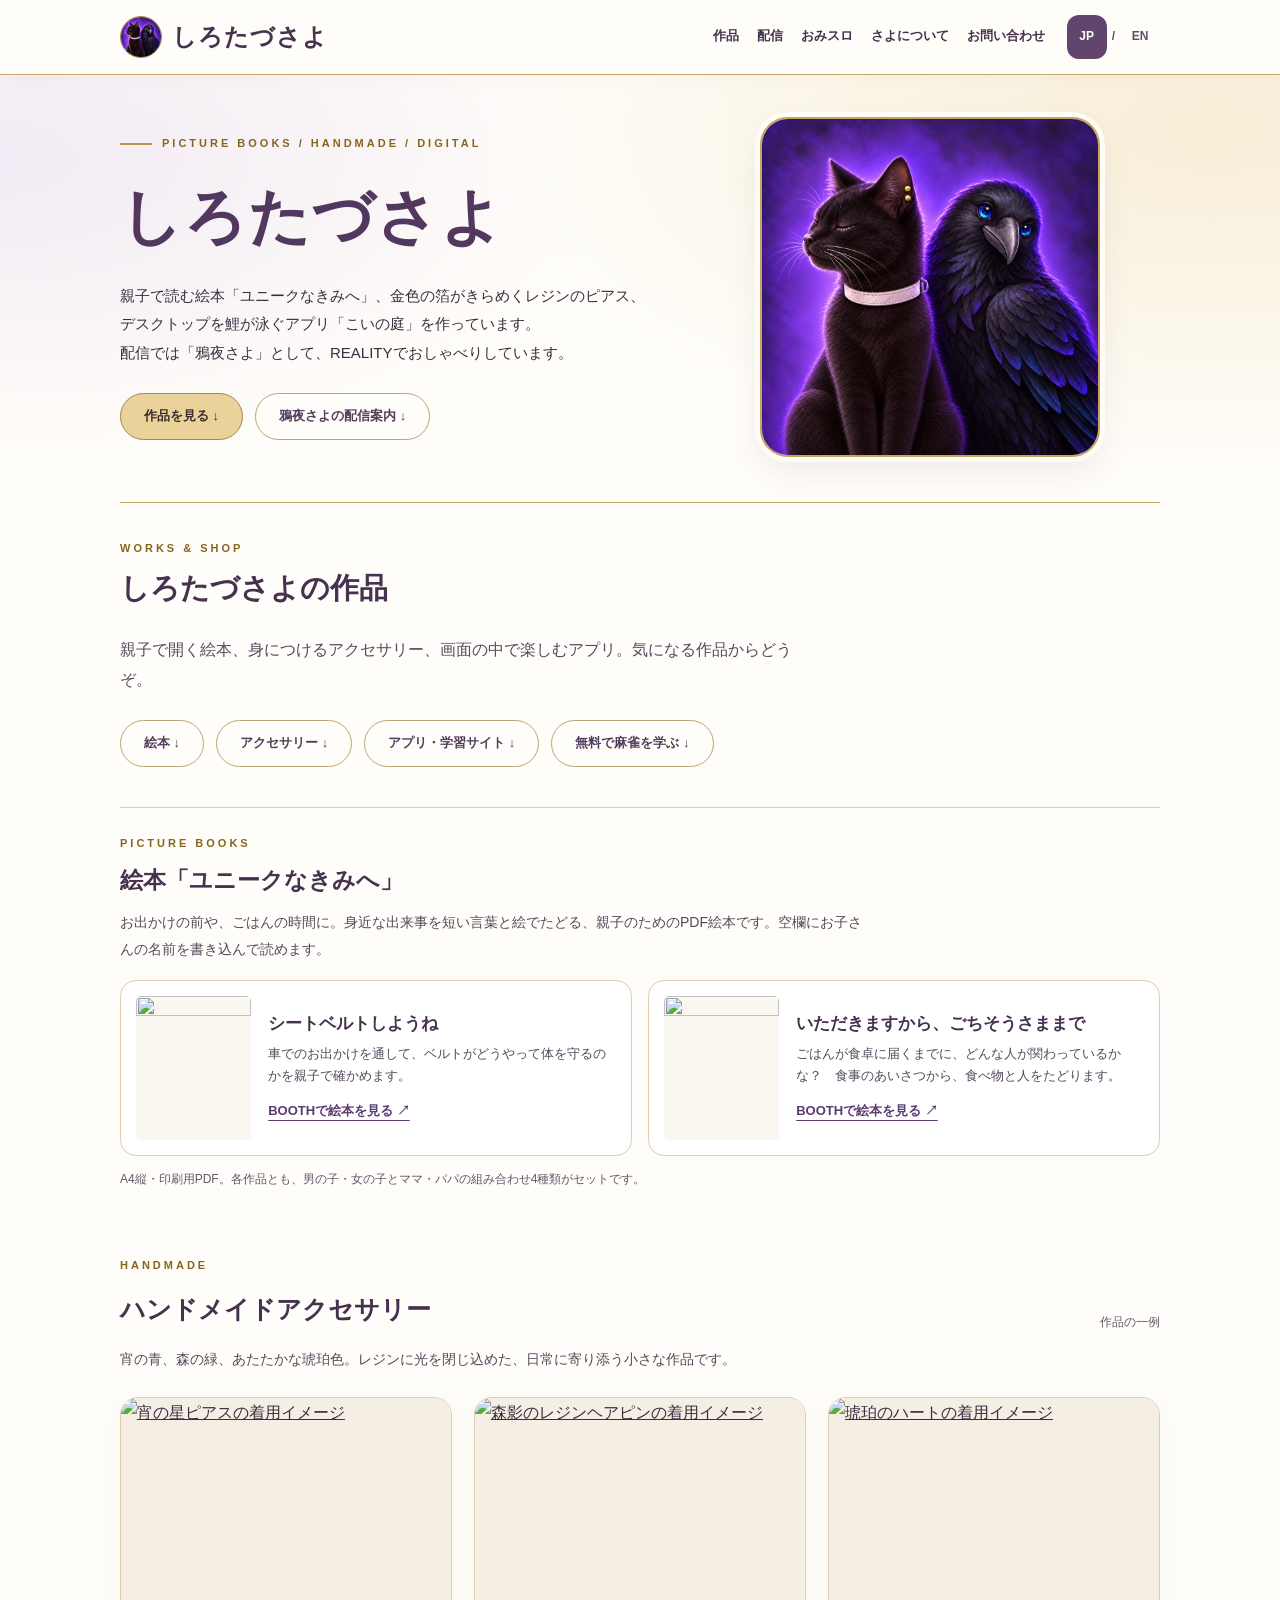
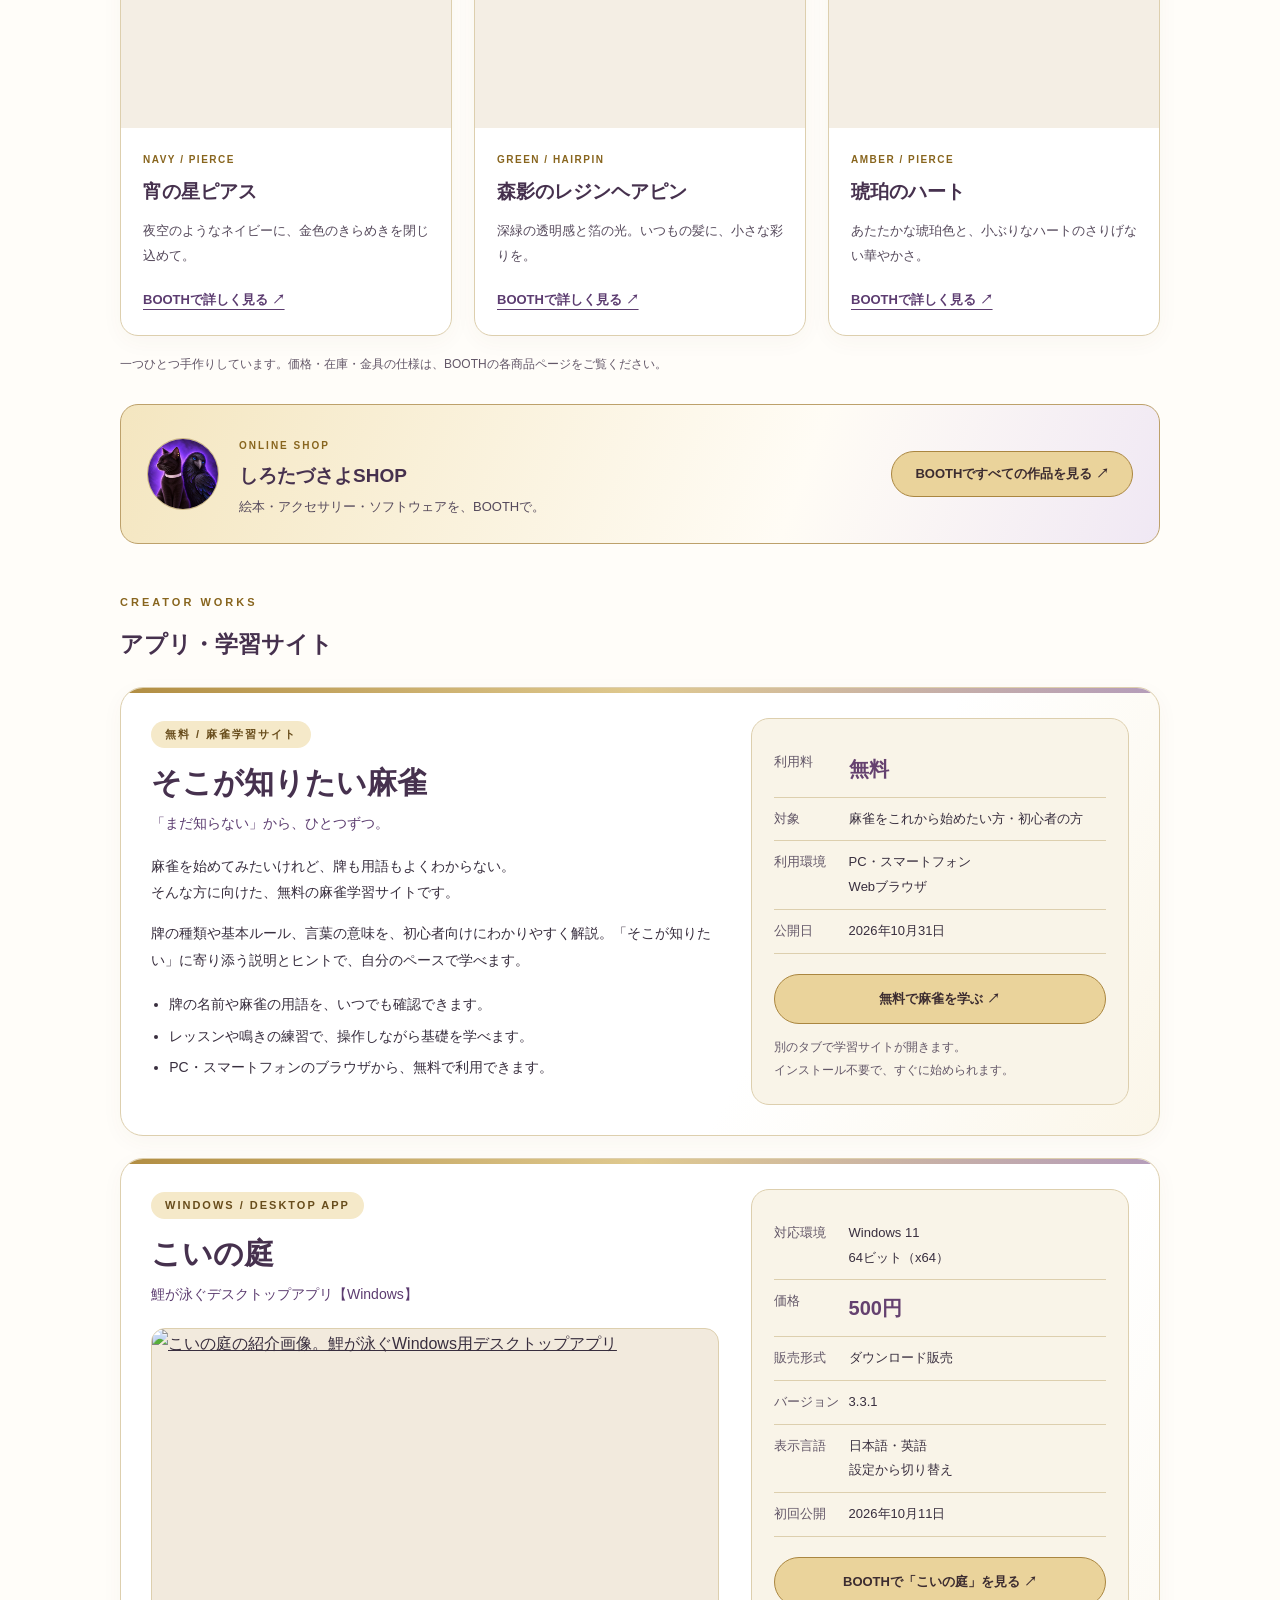
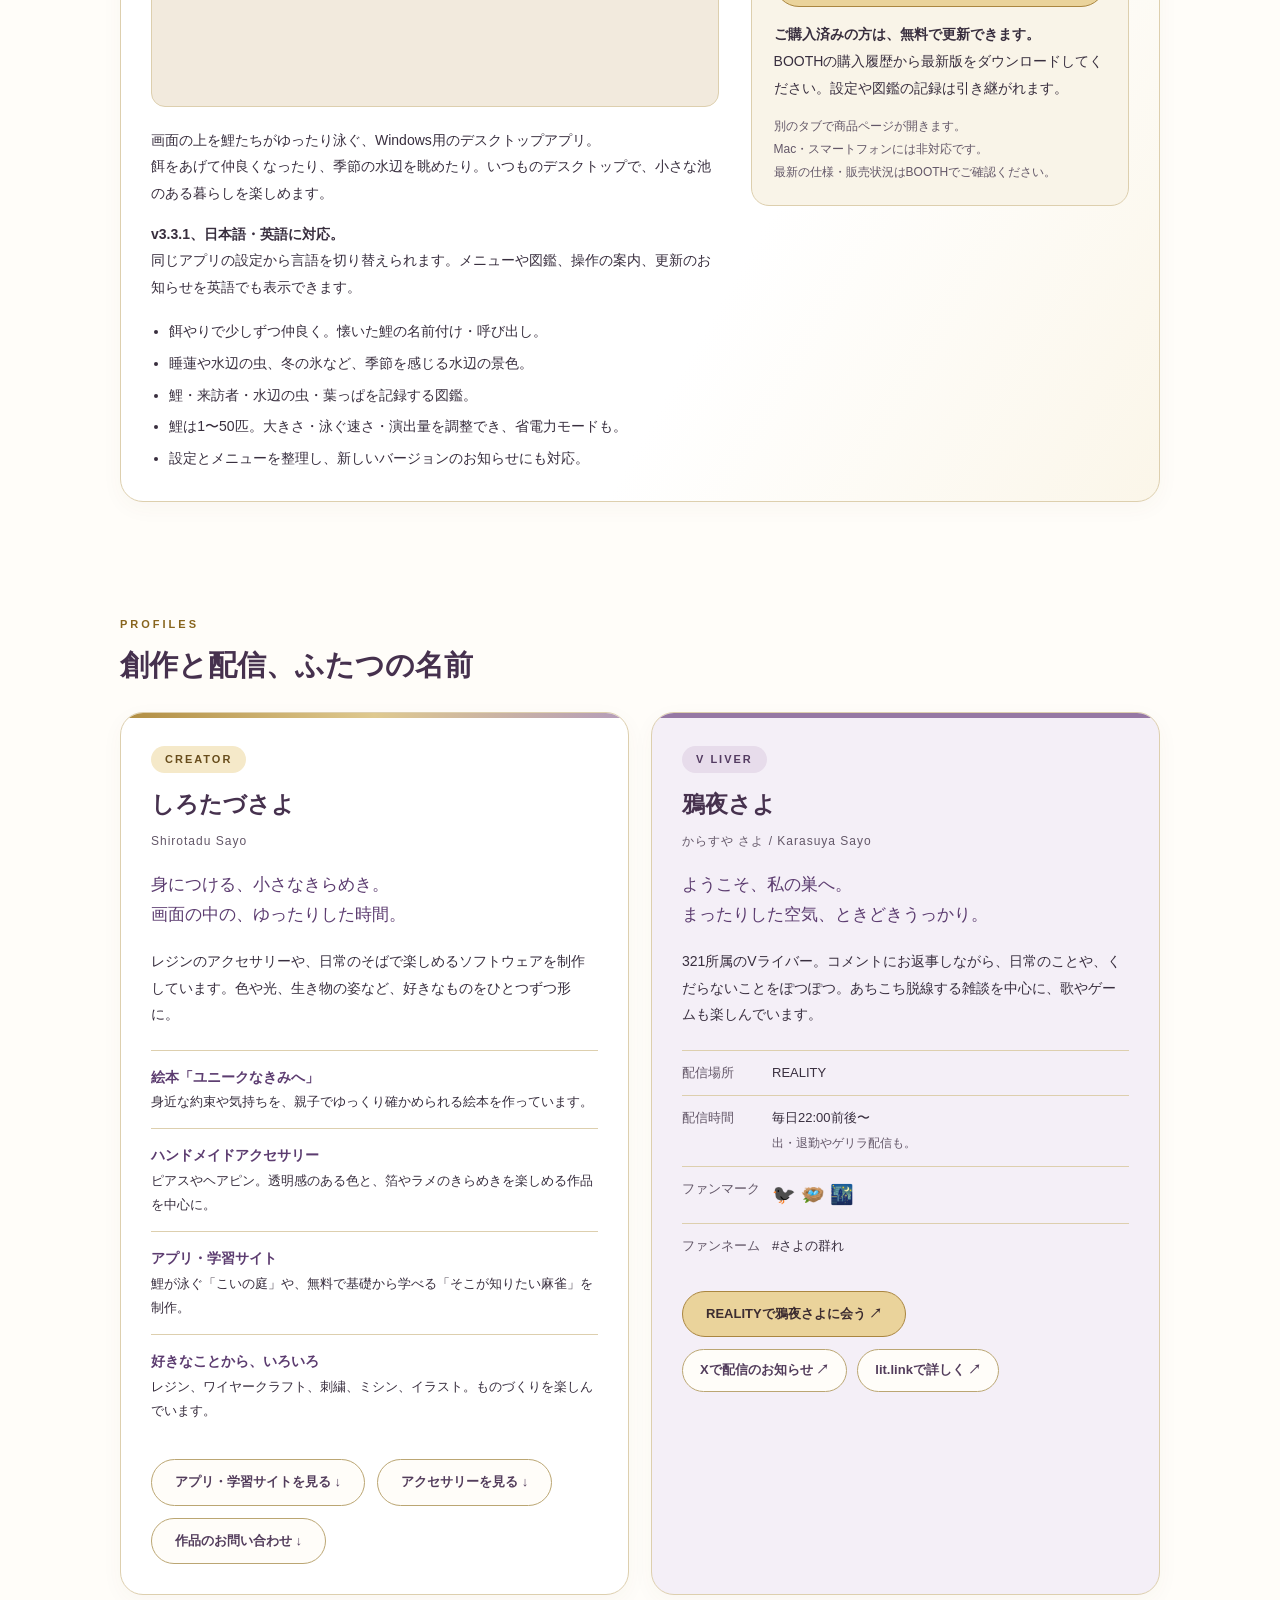
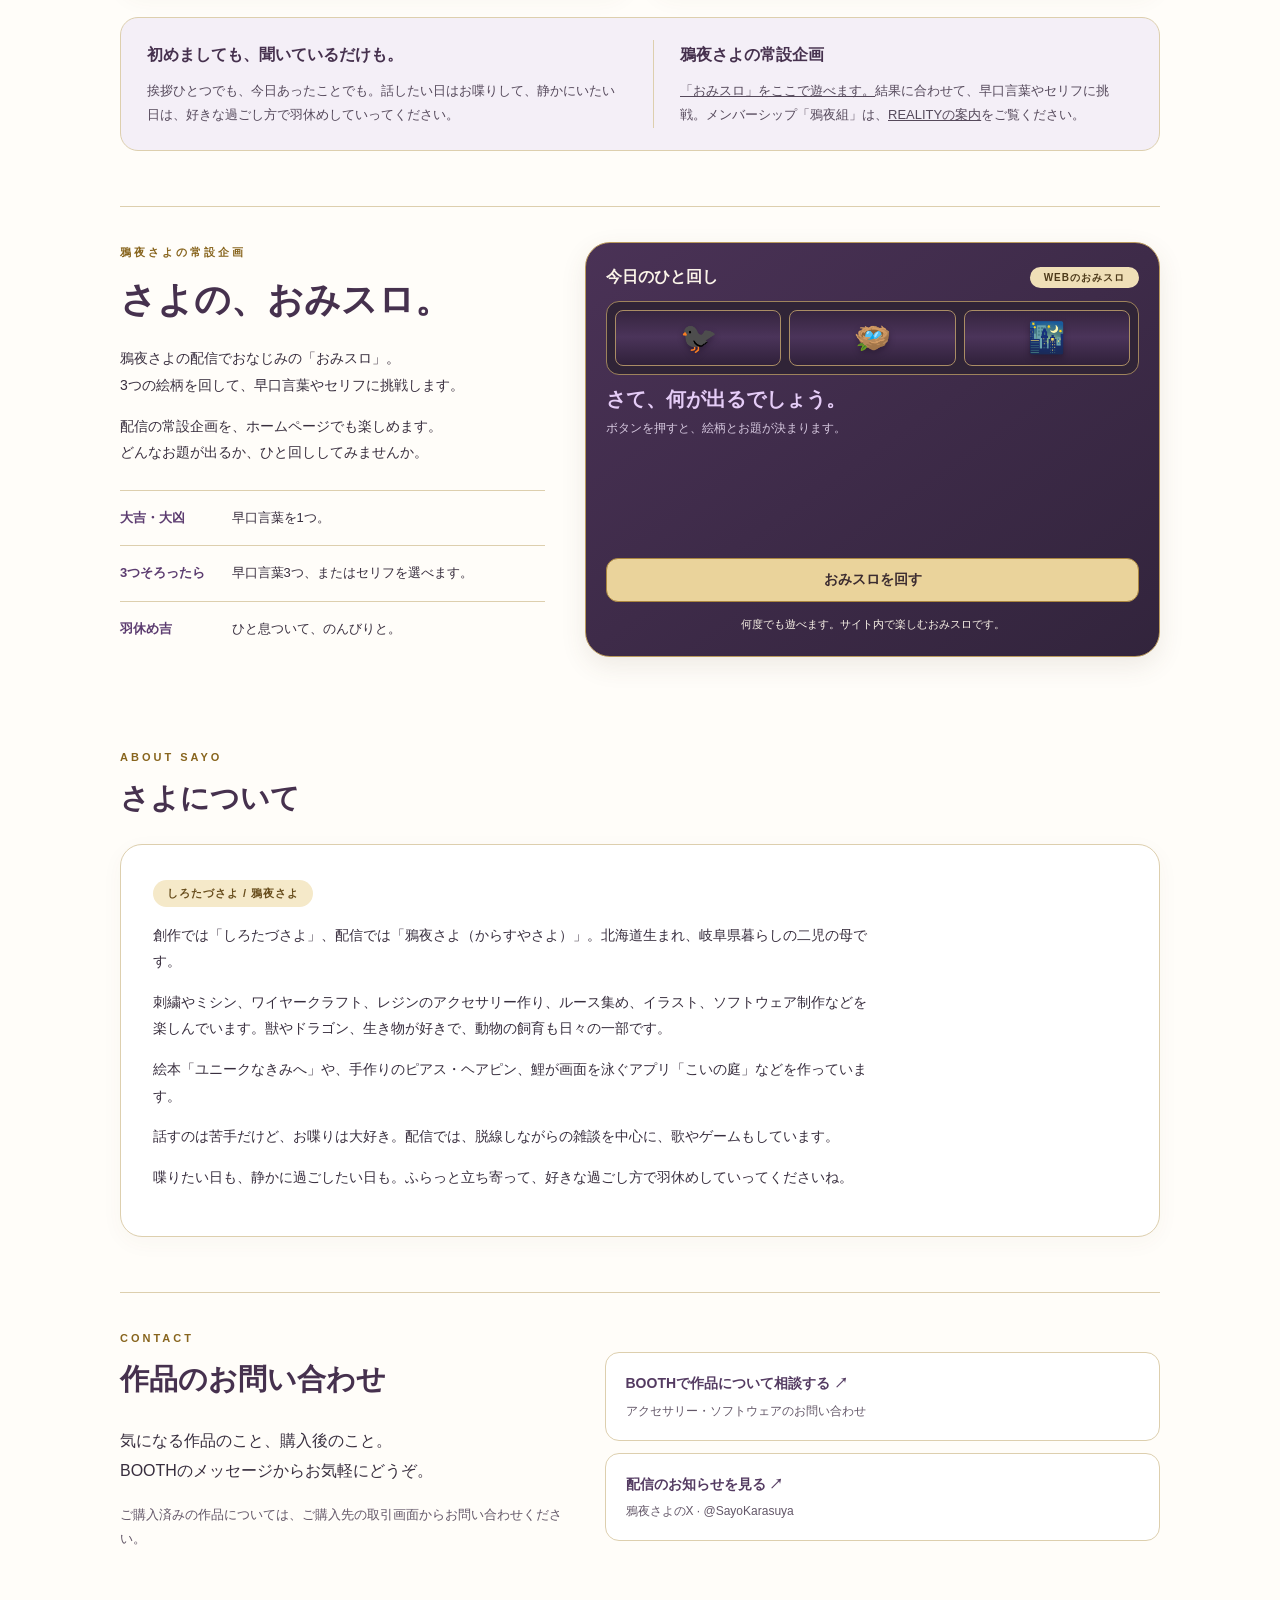
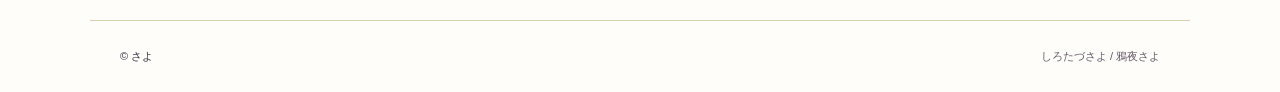
==== commit c48a9e42: "Lead with Shirotadu Sayo’s work, feature picture books and introduce an ivory and gold theme" ====
--- a/index.html
+++ b/index.html
@@ -1,5 +1,5 @@
 <!doctype html>
-<html lang="ja"><head><meta charset="utf-8"><meta name="viewport" content="width=device-width, initial-scale=1"><meta name="description" content="321所属のVライバー・鴉夜さよ（からすやさよ）と、ハンドメイド・ソフトウェアを制作するしろたづさよ。配信のご案内と、作品の一例をご紹介。無料の麻雀学習サイト「そこが知りたい麻雀」も公開中。アクセサリーとソフトウェアはBOOTHで販売しています。"><link rel="alternate" hreflang="ja" href="https://sayoshirotadu.github.io/sayo-website/"><link rel="alternate" hreflang="en" href="https://sayoshirotadu.github.io/sayo-website/en.html"><meta name="color-scheme" content="dark"><title>鴉夜さよ・しろたづさよ｜配信と創作のホーム</title><link rel="icon" type="image/png" sizes="96x96" href="assets/sayo-cat-raven-refined-favicon.png"><link rel="apple-touch-icon" href="assets/sayo-cat-raven-refined.jpg"><meta property="og:image" content="https://sayoshirotadu.github.io/sayo-website/assets/sayo-cat-raven-refined.jpg"><meta name="twitter:card" content="summary"><style>
+<html lang="ja"><head><meta charset="utf-8"><meta name="viewport" content="width=device-width, initial-scale=1"><meta name="description" content="しろたづさよの作品を紹介する公式サイト。親子で読む絵本「ユニークなきみへ」、手作りのレジンアクセサリー、アプリや学習サイトを紹介します。鴉夜さよのREALITY配信案内もこちらから。"><link rel="alternate" hreflang="ja" href="https://sayoshirotadu.github.io/sayo-website/"><link rel="alternate" hreflang="en" href="https://sayoshirotadu.github.io/sayo-website/en.html"><meta name="color-scheme" content="light"><title>しろたづさよ｜創作と、鴉夜さよの配信</title><link rel="icon" type="image/png" sizes="96x96" href="assets/sayo-cat-raven-refined-favicon.png"><link rel="apple-touch-icon" href="assets/sayo-cat-raven-refined.jpg"><meta property="og:image" content="https://sayoshirotadu.github.io/sayo-website/assets/sayo-cat-raven-refined.jpg"><meta name="twitter:card" content="summary"><style>
 :root{--paper:#faf7f2;--ink:#504641;--pink:#bd5976;--line:#e8ddd5;--purple:#77628e}*{box-sizing:border-box}html{scroll-behavior:smooth;scroll-padding-top:100px}body{margin:0;background:var(--paper);color:var(--ink);font-family:'Yu Gothic','Meiryo',sans-serif;line-height:1.9}a{color:inherit}a:focus-visible,button:focus-visible{outline:3px solid var(--purple);outline-offset:5px}header{border-bottom:1px solid var(--line);background:#faf7f2ee;position:sticky;top:0;z-index:2}.nav{max-width:1100px;margin:auto;display:flex;align-items:center;justify-content:space-between;padding:14px 30px}.brand{text-decoration:none;font-size:24px;font-weight:800;letter-spacing:2px}.brand small{font-size:11px;letter-spacing:1px;margin-left:12px;color:var(--pink)}nav{display:flex;gap:24px;font-size:13px;font-weight:700}nav a{text-decoration:none}main{max-width:1100px;margin:auto;padding:0 30px}.hero{padding:76px 0 50px;display:grid;grid-template-columns:1.4fr 1fr;align-items:center;gap:45px}.eyebrow{color:var(--pink);font-size:11px;letter-spacing:3px;font-weight:800}h1{font-size:clamp(36px,5vw,61px);line-height:1.5;letter-spacing:2px;margin:18px 0}h1 em{font-style:normal;color:var(--pink)}.lead{max-width:530px;font-size:15px}.art{aspect-ratio:1;position:relative;display:grid;place-items:center;background:radial-gradient(ellipse,#e8dff2 0,transparent 67%)}.orbit{width:85%;height:85%;border:1px solid #ceb8d1;border-radius:50%;transform:rotate(-18deg);display:grid;place-items:center}.monogram{transform:rotate(18deg);text-align:center;font-family:Georgia,serif;font-style:italic;font-size:85px;color:var(--purple)}.monogram small{display:block;font-family:'Yu Gothic',sans-serif;font-size:12px;font-style:normal;letter-spacing:3px}.star{position:absolute;font-size:32px;color:var(--pink);top:15%;right:12%}.caption{position:absolute;bottom:12%;background:var(--paper);padding:3px 14px;font-size:11px;letter-spacing:2px}.jump{display:flex;gap:12px;flex-wrap:wrap;margin-top:26px}.button{display:inline-block;text-decoration:none;padding:10px 23px;border-radius:30px;font-size:13px;font-weight:bold;border:1px solid var(--line);background:white}.button.primary{background:var(--pink);color:white;border-color:var(--pink)}section{padding:35px 0 55px}h2{font-size:29px;line-height:1.4;margin:10px 0 26px}h3{font-size:23px;margin:10px 0}.two{display:grid;grid-template-columns:1fr 1fr;gap:22px}.card{border:1px solid var(--line);border-radius:23px;padding:30px;background:#fff;box-shadow:0 12px 28px #59403607;position:relative;overflow:hidden}.card:before{content:'';position:absolute;top:0;left:0;right:0;height:5px;background:#d99bb0}.card.creator:before{background:#b5a2ca}.tag{display:inline-block;font-size:11px;letter-spacing:2px;font-weight:bold;background:#f9e9ee;padding:3px 14px;border-radius:20px;color:var(--pink)}.creator .tag{background:#efe8f6;color:var(--purple)}.card p{font-size:14px}.quiet{color:#82746c;font-size:12px!important}.section-head{display:flex;justify-content:space-between;align-items:center;gap:15px}.filters{display:flex;gap:8px;flex-wrap:wrap}button{font-family:inherit;border:1px solid var(--line);border-radius:20px;background:white;padding:7px 16px;color:var(--ink);cursor:pointer}button[aria-pressed=true]{background:var(--ink);color:white}.empty{border:1px dashed #d9c7d6;border-radius:22px;background:linear-gradient(120deg,#fcf0f3,#f0eaf6);padding:50px 25px;text-align:center}.empty strong{font-size:22px}.empty p{font-size:13px}.about{background:white;border:1px solid var(--line);border-radius:22px;padding:32px}.about p{max-width:720px;font-size:14px}.contact{display:grid;grid-template-columns:1fr 1fr;align-items:center;gap:30px;border-top:1px solid var(--line)}.note{border-radius:18px;background:#eee7f3;padding:24px;font-size:13px}footer{border-top:1px solid var(--line);font-size:11px;padding:25px 30px;display:flex;justify-content:space-between;max-width:1100px;margin:auto}.draft{font-size:11px;color:#82746c} @media(max-width:700px){.nav{padding:12px 20px}.brand small{display:none}nav{gap:12px;font-size:11px}main{padding:0 20px}.hero{padding:45px 0 20px;gap:10px;grid-template-columns:1fr}.art{max-width:240px;margin:auto;order:-1}.monogram{font-size:62px}h1{font-size:35px}.two,.contact{grid-template-columns:1fr}.section-head{display:block}.filters{margin-bottom:20px}.card{padding:24px}section{padding:25px 0 35px}footer{gap:20px}.hero .lead{font-size:14px}}@media(prefers-reduced-motion:reduce){html{scroll-behavior:auto}}
 .shops{grid-template-columns:repeat(3,minmax(0,1fr))}.shops .card{padding:24px}.shops .button{padding:10px 16px}@media(max-width:850px){.shops{grid-template-columns:1fr}}.main-shop{display:flex;align-items:center;justify-content:space-between;gap:24px;background:#fff5f7;margin:24px 0 32px}.other-shops-title{font-size:18px;margin-bottom:18px}@media(max-width:700px){.main-shop{display:block}.main-shop .button{margin-top:10px}}.creator-works{margin-top:48px;scroll-margin-top:95px}.creator-works>h3{margin:10px 0 20px}.booth-shop{display:flex;align-items:center;justify-content:space-between;gap:24px;background:#f5f0fa}.booth-shop .button{border-color:#b5a2ca;color:#65517b}@media(max-width:700px){.booth-shop{display:block}.booth-shop .button{margin-top:10px}}:root{--paper:#171020;--ink:#f3edf8;--pink:#efacd0;--line:#493650;--purple:#c5b1ef}body{background:radial-gradient(ellipse at 90% 0%,#382047 0,transparent 42%),var(--paper)}header{background:#171020f2}.brand small,.eyebrow{color:#d7b4ef}h1 em{color:#dab8f4}.art{background:radial-gradient(ellipse,#50306780 0,transparent 68%)}.orbit{border-color:#8b659d}.monogram{color:#e2cef7}.star{color:#efacd0}.caption{background:#171020;color:#e1c9ed}.card,.about{background:#251b30;border-color:#493650;box-shadow:0 12px 28px #00000020}.card:before{background:#b578bd}.card.creator:before{background:#9e89d8}.tag{background:#493047;color:#f0bfdf}.creator .tag{background:#3d3055;color:#ddcef9}.button,button{background:#30233d;border-color:#665073;color:#f3edf8}.button.primary{background:#d9b4f0;color:#24152e;border-color:#d9b4f0}.button:hover{background:#493453}.button.primary:hover{background:#e9ccfa}.quiet,.draft{color:#c7b7d0}.main-shop{background:linear-gradient(115deg,#35223d,#281d34)}.booth-shop{background:linear-gradient(115deg,#322441,#251c34)}.booth-shop .button{background:#43315a;border-color:#9e89d8;color:#f2e9ff}.note{background:#342541;color:#eee3f7}.empty{background:linear-gradient(120deg,#39263f,#2d2440);border-color:#796080}button[aria-pressed=true]{background:#d9b4f0;color:#24152e}a:focus-visible,button:focus-visible{outline-color:#edc4ff}.mascot{width:180px;height:180px;object-fit:contain;flex:0 0 180px;filter:drop-shadow(0 6px 16px #08051150)}.shop-copy{flex:1;min-width:0}.main-shop,.booth-shop{flex-wrap:wrap}.main-shop>div:last-child,.booth-shop>div:last-child{flex:0 1 auto}@media(max-width:700px){.mascot{display:block;width:180px;height:180px;margin:0 auto 18px}}.main-shop,.booth-shop{display:grid;grid-template-columns:160px minmax(0,1fr);gap:8px 24px}.mascot{grid-row:1 / 3;width:160px;height:180px}.main-shop>div:last-child,.booth-shop>div:last-child{grid-column:2}.shop-copy h3{margin-top:8px}.shop-copy p{margin-bottom:8px}@media(max-width:700px){.main-shop,.booth-shop{display:block}.mascot{width:180px;height:180px}}.hero-emblem{isolation:isolate;min-width:0}.hero-emblem .orbit{width:79%;height:79%;transform:none;border-color:#a779bc}.hero-emblem .monogram{transform:none;font-size:clamp(56px,7vw,88px);position:relative;z-index:2}.hero-cat,.hero-raven{position:absolute;width:46%;height:58%;object-fit:contain;filter:drop-shadow(0 4px 12px #0d061840);z-index:3}.hero-cat{left:-2%;bottom:5%}.hero-raven{right:-3%;top:-4%}.hero-emblem .caption{bottom:-2%;background:none;letter-spacing:4px;color:#e4caef;white-space:nowrap}.hero-emblem .star-top{top:7%;right:43%;z-index:4}.hero-emblem .star-bottom{top:auto;bottom:12%;right:18%;z-index:4}@media(max-width:700px){.hero-emblem{max-width:310px;width:100%;margin:10px auto 26px}.hero-emblem .monogram{font-size:69px}.hero-emblem .caption{font-size:10px;letter-spacing:3px}}.hero{grid-template-columns:1.18fr 1fr;gap:28px}.hero-emblem{width:calc(100% + 20px);margin-left:-10px}.hero-emblem .monogram{font-size:clamp(76px,9vw,116px)}.hero-cat,.hero-raven{width:57%;height:68%}.hero-cat{left:-6%;bottom:1%}.hero-raven{right:-7%;top:-10%}.hero-emblem .caption{bottom:-5%}@media(max-width:700px){.hero{grid-template-columns:1fr;gap:10px}.hero-emblem{width:100%;max-width:350px;margin:25px auto 35px}.hero-emblem .monogram{font-size:85px}.hero-cat,.hero-raven{width:53%;height:65%}.hero-cat{left:-2%}.hero-raven{right:-3%;top:-7%}}.hero-emblem{width:100%;margin-left:0}.hero-raven{right:-2%}.hero-cat{left:-7%}@media(max-width:700px){.hero-emblem{margin:25px auto 35px}.hero-cat{left:-2%}}.hero-emblem .orbit{width:80%;height:80%}.hero-emblem .monogram{font-size:clamp(62px,7.2vw,94px);transform:translateY(5%)}.hero-cat{left:-10%;bottom:-8%;width:49%;height:59%}.hero-raven{right:-3%;top:-23%;width:49%;height:59%}.hero-emblem .caption{bottom:-14%}@media(max-width:700px){.hero-emblem{margin:55px auto 65px}.hero-emblem .monogram{font-size:72px}.hero-cat{left:-6%;bottom:-9%}.hero-raven{right:0;top:-22%}}.hero-emblem .monogram{font-size:clamp(68px,7.8vw,102px);transform:translate(7%,-2%)}.hero-cat{width:57%;height:68%;left:-9%;bottom:-12%}.hero-raven{width:57%;height:68%;right:-4%;top:-24%}.hero-emblem .caption{bottom:-16%}@media(max-width:700px){.hero-emblem .monogram{font-size:78px}.hero-cat{left:-7%;bottom:-12%}.hero-raven{right:-2%;top:-24%}}.hero-emblem .monogram{transform:translate(12%,78%)}.hero-raven{top:6%;right:-5%}.hero-cat{left:-9%;bottom:-12%}@media(max-width:700px){.hero-emblem .monogram{transform:translate(12%,78%)}.hero-raven{top:6%;right:-3%}.hero-cat{left:-7%;bottom:-12%}}.hero-raven{top:29%;right:-9%}.hero-emblem .star-bottom{display:none}@media(max-width:700px){.hero-raven{top:29%;right:-6%}}.hero-emblem .monogram{transform:translate(23%,65%)}.hero-raven{top:25%}@media(max-width:700px){.hero-emblem .monogram{transform:translate(23%,65%)}.hero-raven{top:25%}}.hero-emblem .monogram{transform:none}.hero-raven{top:4%;right:-9%}@media(max-width:700px){.hero-emblem .monogram{transform:none}.hero-raven{top:4%;right:-6%}}.hero-cat{left:-17%;bottom:10%}@media(max-width:700px){.hero-cat{left:-15%;bottom:10%}}.hero-cat{bottom:3%}@media(max-width:700px){.hero-cat{bottom:3%}}.hero-raven{transform:translateX(6%)}body{overflow-x:clip}
 /* Individual software works */
@@ -172,9 +172,106 @@
  html[lang="en"] .hero h1{font-size:32px}
  html[lang="en"] .om-machine-top h3{font-size:14px}
 }
-</style></head><body>
+
+/* Keep the creator's name and the language switch together on narrow screens. */
+@media(max-width:700px){.hero-portrait{order:0}.nav .brand{font-size:clamp(16px,4.7vw,21px);white-space:nowrap}}
+</style><link rel="stylesheet" href="assets/creator-studio.css"></head><body>
 <a class="skip-link" href="#home">本文へ移動</a>
-<header><div class="nav"><a class="brand" href="#home"><img class="brand-icon" src="assets/sayo-cat-raven-refined.jpg" width="42" height="42" alt="">さよ<span aria-hidden="true">.</span><small>LIVE & CREATE</small></a><nav aria-label="メインメニュー"><a href="#live">配信</a><a href="#omislo">おみスロ</a><a href="#works">作品</a><a href="#about">さよについて</a><a href="#contact">お問い合わせ</a></nav><div class="language-switch" role="group" aria-label="表示言語"><a href="index.html" lang="ja" hreflang="ja" aria-label="日本語" aria-current="page">JP</a><span aria-hidden="true">/</span><a href="en.html" lang="en" hreflang="en" aria-label="English">EN</a></div></div></header><main id="home"><div class="hero"><div><div class="eyebrow">SAYO / LIVE & CREATE</div><h1>お話する、作る。<br>どちらも、<em>さよ</em>。</h1><p class="lead">Vライバー「鴉夜さよ」と、<br>クリエイター「しろたづさよ」。<br>配信に会いに来たあなたも、作品を探しているあなたも。<br>ここから、気になるほうへどうぞ。</p><div class="jump"><a class="button primary" href="https://reality.app/profile/c2cb73a0?adj_t=8ogcewh_z9yhix5" target="_blank" rel="noopener noreferrer">REALITYで鴉夜さよに会う ↗</a><a class="button" href="#works">作品を見てみる ↓</a></div></div><img class="hero-portrait" src="assets/sayo-cat-raven-refined.jpg" alt="しろたづさよの黒猫と、鴉夜さよの青い目のカラス" width="600" height="600" decoding="async"></div><section aria-labelledby="entrance"><div class="eyebrow">FIND YOUR WAY</div><h2 id="entrance">今日は、どちらのさよに？</h2><div class="two"><article class="card" id="live"><span class="tag">V LIVER</span><h3>鴉夜さよ<span class="name-reading">からすや さよ / Karasuya Sayo</span></h3>
+<header><div class="nav"><a class="brand" href="#home"><img class="brand-icon" src="assets/sayo-cat-raven-refined.jpg" width="42" height="42" alt="">しろたづさよ</a><nav aria-label="メインメニュー"><a href="#works">作品</a><a href="#live">配信</a><a href="#omislo">おみスロ</a><a href="#about">さよについて</a><a href="#contact">お問い合わせ</a></nav><div class="language-switch" role="group" aria-label="表示言語"><a href="index.html" lang="ja" hreflang="ja" aria-label="日本語" aria-current="page">JP</a><span aria-hidden="true">/</span><a href="en.html" lang="en" hreflang="en" aria-label="English">EN</a></div></div></header><main id="home"><div class="hero"><div><div class="eyebrow">PICTURE BOOKS / HANDMADE / DIGITAL</div><h1><em>しろたづさよ</em></h1><p class="lead">親子で読む絵本「ユニークなきみへ」、金色の箔がきらめくレジンのピアス、デスクトップを鯉が泳ぐアプリ「こいの庭」を作っています。<br>配信では「鴉夜さよ」として、REALITYでおしゃべりしています。</p><div class="jump"><a class="button primary" href="#works">作品を見る ↓</a><a class="button" href="#live">鴉夜さよの配信案内 ↓</a></div></div><img class="hero-portrait" src="assets/sayo-cat-raven-refined.jpg" alt="しろたづさよの黒猫と、鴉夜さよの青い目のカラス" width="600" height="600" decoding="async"></div><section id="works" aria-labelledby="worktitle">
+<div class="eyebrow">WORKS & SHOP</div><h2 id="worktitle">しろたづさよの作品</h2>
+<p class="works-intro">親子で開く絵本、身につけるアクセサリー、画面の中で楽しむアプリ。気になる作品からどうぞ。</p>
+<div class="jump works-jump"><a class="button" href="#picture-books">絵本 ↓</a><a class="button" href="#accessories">アクセサリー ↓</a><a class="button" href="#creator-works">アプリ・学習サイト ↓</a><a class="button" href="#sokoga-shiritai-mahjong">無料で麻雀を学ぶ ↓</a></div>
+<div class="book-shelf" id="picture-books" role="region" aria-labelledby="books-title">
+<div class="eyebrow">PICTURE BOOKS</div><h3 id="books-title">絵本「ユニークなきみへ」</h3>
+<p>お出かけの前や、ごはんの時間に。身近な出来事を短い言葉と絵でたどる、親子のためのPDF絵本です。空欄にお子さんの名前を書き込んで読めます。</p>
+<div class="book-grid"><a class="book-entry" href="https://booth.pm/ja/items/9102043" target="_blank" rel="noopener noreferrer"><img src="https://booth.pximg.net/c2ce61ae-1fac-4d3e-b580-89d8085a478c/i/9102043/923e45dc-4dfd-40a2-a47a-fbf87804804b_base_resized.jpg" width="160" height="200" loading="lazy" decoding="async" alt=""><div><h4>シートベルトしようね</h4><p>車でのお出かけを通して、ベルトがどうやって体を守るのかを親子で確かめます。</p><span class="text-link">BOOTHで絵本を見る ↗</span></div></a>
+<a class="book-entry" href="https://booth.pm/ja/items/9102067" target="_blank" rel="noopener noreferrer"><img src="https://booth.pximg.net/c2ce61ae-1fac-4d3e-b580-89d8085a478c/i/9102067/c562db07-a0a6-4aab-a080-6909a1f9cb1c_base_resized.jpg" width="160" height="200" loading="lazy" decoding="async" alt=""><div><h4>いただきますから、ごちそうさままで</h4><p>ごはんが食卓に届くまでに、どんな人が関わっているかな？　食事のあいさつから、食べ物と人をたどります。</p><span class="text-link">BOOTHで絵本を見る ↗</span></div></a></div><p class="book-format">A4縦・印刷用PDF。各作品とも、男の子・女の子とママ・パパの組み合わせ4種類がセットです。</p></div>
+<div class="works-section-heading" id="accessories"><div><span class="eyebrow">HANDMADE</span><h3>ハンドメイドアクセサリー</h3></div><span class="works-example-label">作品の一例</span></div>
+<p class="works-caption">宵の青、森の緑、あたたかな琥珀色。レジンに光を閉じ込めた、日常に寄り添う小さな作品です。</p>
+<div class="product-grid" aria-label="ハンドメイド作品の一例"><article class="product">
+<a class="product-photo" href="https://sayo-shirotadu.booth.pm/items/9014661" target="_blank" rel="noopener noreferrer"><img src="https://booth.pximg.net/c2ce61ae-1fac-4d3e-b580-89d8085a478c/i/9014661/ac994898-a185-44f8-94f3-bccd6a70dfda_base_resized.jpg" alt="宵の星ピアスの着用イメージ" width="800" height="800" loading="lazy" decoding="async"></a>
+<div class="product-copy"><span class="eyebrow">NAVY / PIERCE</span><h4>宵の星ピアス</h4><p>夜空のようなネイビーに、金色のきらめきを閉じ込めて。</p><a class="text-link" href="https://sayo-shirotadu.booth.pm/items/9014661" target="_blank" rel="noopener noreferrer">BOOTHで詳しく見る ↗</a></div>
+</article>
+<article class="product">
+<a class="product-photo" href="https://sayo-shirotadu.booth.pm/items/9014667" target="_blank" rel="noopener noreferrer"><img src="https://booth.pximg.net/c2ce61ae-1fac-4d3e-b580-89d8085a478c/i/9014667/6b48ce79-4063-448c-8ed4-06dbbd8f88ee_base_resized.jpg" alt="森影のレジンヘアピンの着用イメージ" width="800" height="800" loading="lazy" decoding="async"></a>
+<div class="product-copy"><span class="eyebrow">GREEN / HAIRPIN</span><h4>森影のレジンヘアピン</h4><p>深緑の透明感と箔の光。いつもの髪に、小さな彩りを。</p><a class="text-link" href="https://sayo-shirotadu.booth.pm/items/9014667" target="_blank" rel="noopener noreferrer">BOOTHで詳しく見る ↗</a></div>
+</article>
+<article class="product">
+<a class="product-photo" href="https://sayo-shirotadu.booth.pm/items/9014621" target="_blank" rel="noopener noreferrer"><img src="https://booth.pximg.net/c2ce61ae-1fac-4d3e-b580-89d8085a478c/i/9014621/e59ff5a8-ca60-413d-b7c6-afdcda3f8710_base_resized.jpg" alt="琥珀のハートの着用イメージ" width="800" height="800" loading="lazy" decoding="async"></a>
+<div class="product-copy"><span class="eyebrow">AMBER / PIERCE</span><h4>琥珀のハート</h4><p>あたたかな琥珀色と、小ぶりなハートのさりげない華やかさ。</p><a class="text-link" href="https://sayo-shirotadu.booth.pm/items/9014621" target="_blank" rel="noopener noreferrer">BOOTHで詳しく見る ↗</a></div>
+</article></div>
+<p class="gallery-note">一つひとつ手作りしています。価格・在庫・金具の仕様は、BOOTHの各商品ページをご覧ください。</p>
+<aside class="shop-entry" aria-label="BOOTHショップのご案内">
+<img src="assets/sayo-cat-raven-refined.jpg" alt="" width="72" height="72" loading="lazy">
+<div class="shop-entry-copy"><span class="eyebrow">ONLINE SHOP</span><h3>しろたづさよSHOP</h3><p>絵本・アクセサリー・ソフトウェアを、BOOTHで。</p></div>
+<a class="button primary" href="https://sayo-shirotadu.booth.pm/" target="_blank" rel="noopener noreferrer">BOOTHですべての作品を見る ↗</a>
+</aside>
+<div id="creator-works" class="creator-works"><div class="eyebrow">CREATOR WORKS</div><h3>アプリ・学習サイト</h3>
+<article class="card creator software-work" id="sokoga-shiritai-mahjong" aria-labelledby="mahjong-title">
+  <div class="software-work-grid">
+    <div>
+      <span class="tag">無料 / 麻雀学習サイト</span>
+      <h4 id="mahjong-title">そこが知りたい麻雀</h4>
+      <p class="work-subtitle">「まだ知らない」から、ひとつずつ。</p>
+      <p>麻雀を始めてみたいけれど、牌も用語もよくわからない。<br>そんな方に向けた、無料の麻雀学習サイトです。</p>
+      <p>牌の種類や基本ルール、言葉の意味を、初心者向けにわかりやすく解説。「そこが知りたい」に寄り添う説明とヒントで、自分のペースで学べます。</p>
+      <ul class="work-features">
+        <li>牌の名前や麻雀の用語を、いつでも確認できます。</li>
+        <li>レッスンや鳴きの練習で、操作しながら基礎を学べます。</li>
+        <li>PC・スマートフォンのブラウザから、無料で利用できます。</li>
+      </ul>
+    </div>
+    <div class="work-details">
+      <dl class="work-specs">
+        <div><dt>利用料</dt><dd class="work-price">無料</dd></div>
+        <div><dt>対象</dt><dd>麻雀をこれから始めたい方・初心者の方</dd></div>
+        <div><dt>利用環境</dt><dd>PC・スマートフォン<br>Webブラウザ</dd></div>
+        <div><dt>公開日</dt><dd><time datetime="2026-10-31">2026年10月31日</time></dd></div>
+      </dl>
+      <a class="button primary" href="https://hajimete-mahjong-sayo.shirotadu-sayo.chatgpt.site/" target="_blank" rel="noopener noreferrer">無料で麻雀を学ぶ ↗</a>
+      <p class="quiet">別のタブで学習サイトが開きます。<br>インストール不要で、すぐに始められます。</p>
+    </div>
+  </div>
+</article>
+
+<article class="card creator software-work" id="koi-no-niwa" aria-labelledby="koi-title">
+  <div class="software-work-grid">
+    <div>
+      <span class="tag">WINDOWS / DESKTOP APP</span>
+      <h4 id="koi-title">こいの庭</h4>
+      <p class="work-subtitle">鯉が泳ぐデスクトップアプリ【Windows】</p>
+<a href="https://booth.pm/ja/items/8969382" target="_blank" rel="noopener noreferrer"><img class="software-image" src="https://booth.pximg.net/c2ce61ae-1fac-4d3e-b580-89d8085a478c/i/8969382/f9988aed-680c-4751-8dd2-5c469ace54ec_base_resized.jpg" alt="こいの庭の紹介画像。鯉が泳ぐWindows用デスクトップアプリ" width="1200" height="800" loading="lazy" decoding="async"></a>
+      <p>画面の上を鯉たちがゆったり泳ぐ、Windows用のデスクトップアプリ。<br>餌をあげて仲良くなったり、季節の水辺を眺めたり。いつものデスクトップで、小さな池のある暮らしを楽しめます。</p>
+      <p><strong>v3.3.1、日本語・英語に対応。</strong><br>同じアプリの設定から言語を切り替えられます。メニューや図鑑、操作の案内、更新のお知らせを英語でも表示できます。</p>
+      <ul class="work-features">
+        <li>餌やりで少しずつ仲良く。懐いた鯉の名前付け・呼び出し。</li>
+        <li>睡蓮や水辺の虫、冬の氷など、季節を感じる水辺の景色。</li>
+        <li>鯉・来訪者・水辺の虫・葉っぱを記録する図鑑。</li>
+        <li>鯉は1〜50匹。大きさ・泳ぐ速さ・演出量を調整でき、省電力モードも。</li>
+        <li>設定とメニューを整理し、新しいバージョンのお知らせにも対応。</li>
+      </ul>
+    </div>
+    <div class="work-details">
+      <dl class="work-specs">
+        <div><dt>対応環境</dt><dd>Windows 11<br>64ビット（x64）</dd></div>
+        <div><dt>価格</dt><dd class="work-price">500円</dd></div>
+        <div><dt>販売形式</dt><dd>ダウンロード販売</dd></div>
+        <div><dt>バージョン</dt><dd>3.3.1</dd></div>
+        <div><dt>表示言語</dt><dd>日本語・英語<br>設定から切り替え</dd></div>
+        <div><dt>初回公開</dt><dd><time datetime="2026-10-11">2026年10月11日</time></dd></div>
+      </dl>
+      <a class="button primary" href="https://booth.pm/ja/items/8969382" target="_blank" rel="noopener noreferrer">BOOTHで「こいの庭」を見る ↗</a>
+      <p><strong>ご購入済みの方は、無料で更新できます。</strong><br>BOOTHの購入履歴から最新版をダウンロードしてください。設定や図鑑の記録は引き継がれます。</p>
+      <p class="quiet">別のタブで商品ページが開きます。<br>Mac・スマートフォンには非対応です。<br>最新の仕様・販売状況はBOOTHでご確認ください。</p>
+    </div>
+  </div>
+</article>
+
+</div></section>
+<section aria-labelledby="entrance"><div class="eyebrow">PROFILES</div><h2 id="entrance">創作と配信、ふたつの名前</h2><div class="two"><article class="card creator"><span class="tag">CREATOR</span><h3>しろたづさよ<span class="name-reading">Shirotadu Sayo</span></h3>
+<p class="profile-intro">身につける、小さなきらめき。<br>画面の中の、ゆったりした時間。</p>
+<p>レジンのアクセサリーや、日常のそばで楽しめるソフトウェアを制作しています。色や光、生き物の姿など、好きなものをひとつずつ形に。</p>
+<ul class="creative-list"><li><strong>絵本「ユニークなきみへ」</strong>身近な約束や気持ちを、親子でゆっくり確かめられる絵本を作っています。</li><li><strong>ハンドメイドアクセサリー</strong>ピアスやヘアピン。透明感のある色と、箔やラメのきらめきを楽しめる作品を中心に。</li><li><strong>アプリ・学習サイト</strong>鯉が泳ぐ「こいの庭」や、無料で基礎から学べる「そこが知りたい麻雀」を制作。</li><li><strong>好きなことから、いろいろ</strong>レジン、ワイヤークラフト、刺繍、ミシン、イラスト。ものづくりを楽しんでいます。</li></ul><div class="jump"><a class="button" href="#creator-works">アプリ・学習サイトを見る ↓</a><a class="button" href="#accessories">アクセサリーを見る ↓</a><a class="button" href="#contact">作品のお問い合わせ ↓</a></div></article><article class="card" id="live"><span class="tag">V LIVER</span><h3>鴉夜さよ<span class="name-reading">からすや さよ / Karasuya Sayo</span></h3>
 <p class="profile-intro">ようこそ、私の巣へ。<br>まったりした空気、ときどきうっかり。</p>
 <p>321所属のVライバー。コメントにお返事しながら、日常のことや、くだらないことをぽつぽつ。あちこち脱線する雑談を中心に、歌やゲームも楽しんでいます。</p>
 <dl class="live-facts">
@@ -182,10 +279,7 @@
 <div><dt>配信時間</dt><dd>毎日22:00前後〜<br><span class="quiet">出・退勤やゲリラ配信も。</span></dd></div>
 <div><dt>ファンマーク</dt><dd class="fanmark">🐦‍⬛🪺🌃</dd></div>
 <div><dt>ファンネーム</dt><dd>#さよの群れ</dd></div>
-</dl><a class="button primary" href="https://reality.app/profile/c2cb73a0?adj_t=8ogcewh_z9yhix5" target="_blank" rel="noopener noreferrer">REALITYで鴉夜さよに会う ↗</a><div class="social-links"><a class="button" href="https://x.com/SayoKarasuya" target="_blank" rel="noopener noreferrer">Xで配信のお知らせ ↗</a><a class="button" href="https://lit.link/karasuya_sayo" target="_blank" rel="noopener noreferrer">lit.linkで詳しく ↗</a></div></article><article class="card creator"><span class="tag">CREATOR</span><h3>しろたづさよ<span class="name-reading">Shirotadu Sayo</span></h3>
-<p class="profile-intro">身につける、小さなきらめき。<br>画面の中の、ゆったりした時間。</p>
-<p>レジンのアクセサリーや、日常のそばで楽しめるソフトウェアを制作しています。色や光、生き物の姿など、好きなものをひとつずつ形に。</p>
-<ul class="creative-list"><li><strong>ハンドメイドアクセサリー</strong>ピアスやヘアピン。透明感のある色と、箔やラメのきらめきを楽しめる作品を中心に。</li><li><strong>アプリ・学習サイト</strong>鯉が泳ぐ「こいの庭」や、無料で基礎から学べる「そこが知りたい麻雀」を制作。</li><li><strong>好きなことから、いろいろ</strong>レジン、ワイヤークラフト、刺繍、ミシン、イラスト。ものづくりを楽しんでいます。</li></ul><div class="jump"><a class="button" href="#creator-works">アプリ・学習サイトを見る ↓</a><a class="button" href="#accessories">アクセサリーを見る ↓</a><a class="button" href="#contact">作品のお問い合わせ ↓</a></div></article></div>
+</dl><a class="button primary" href="https://reality.app/profile/c2cb73a0?adj_t=8ogcewh_z9yhix5" target="_blank" rel="noopener noreferrer">REALITYで鴉夜さよに会う ↗</a><div class="social-links"><a class="button" href="https://x.com/SayoKarasuya" target="_blank" rel="noopener noreferrer">Xで配信のお知らせ ↗</a><a class="button" href="https://lit.link/karasuya_sayo" target="_blank" rel="noopener noreferrer">lit.linkで詳しく ↗</a></div></article></div>
 <div class="welcome-note">
 <div><h3>初めましても、聞いているだけも。</h3><p>挨拶ひとつでも、今日あったことでも。話したい日はお喋りして、静かにいたい日は、好きな過ごし方で羽休めしていってください。</p></div>
 <div><h3>鴉夜さよの常設企画</h3><p><a href="#omislo">「おみスロ」をここで遊べます。</a>結果に合わせて、早口言葉やセリフに挑戦。メンバーシップ「鴉夜組」は、<a href="https://reality.app/r/membership/c2cb73a0" target="_blank" rel="noopener noreferrer">REALITYの案内</a>をご覧ください。</p></div>
@@ -227,97 +321,12 @@
   </div>
 </section>
 
-<section id="works" aria-labelledby="worktitle">
-<div class="eyebrow">WORKS & SHOP</div><h2 id="worktitle">さよのつくったもの</h2>
-<p class="works-intro">身につけるきらめきも、画面の中の小さな楽しみも。<br>作品の一例をご紹介します。販売作品はBOOTHへ。無料の学習サイトも、ここからどうぞ。</p>
-<div class="jump works-jump"><a class="button" href="#accessories">アクセサリー ↓</a><a class="button" href="#creator-works">アプリ・学習サイト ↓</a><a class="button" href="#sokoga-shiritai-mahjong">無料で麻雀を学ぶ ↓</a></div>
-<div class="works-section-heading" id="accessories"><div><span class="eyebrow">HANDMADE</span><h3>ハンドメイドアクセサリー</h3></div><span class="works-example-label">作品の一例</span></div>
-<p class="works-caption">宵の青、森の緑、あたたかな琥珀色。レジンに光を閉じ込めた、日常に寄り添う小さな作品です。</p>
-<div class="product-grid" aria-label="ハンドメイド作品の一例"><article class="product">
-<a class="product-photo" href="https://sayo-shirotadu.booth.pm/items/9014661" target="_blank" rel="noopener noreferrer"><img src="https://booth.pximg.net/c2ce61ae-1fac-4d3e-b580-89d8085a478c/i/9014661/ac994898-a185-44f8-94f3-bccd6a70dfda_base_resized.jpg" alt="宵の星ピアスの着用イメージ" width="800" height="800" loading="lazy" decoding="async"></a>
-<div class="product-copy"><span class="eyebrow">NAVY / PIERCE</span><h4>宵の星ピアス</h4><p>夜空のようなネイビーに、金色のきらめきを閉じ込めて。</p><a class="text-link" href="https://sayo-shirotadu.booth.pm/items/9014661" target="_blank" rel="noopener noreferrer">BOOTHで詳しく見る ↗</a></div>
-</article>
-<article class="product">
-<a class="product-photo" href="https://sayo-shirotadu.booth.pm/items/9014667" target="_blank" rel="noopener noreferrer"><img src="https://booth.pximg.net/c2ce61ae-1fac-4d3e-b580-89d8085a478c/i/9014667/6b48ce79-4063-448c-8ed4-06dbbd8f88ee_base_resized.jpg" alt="森影のレジンヘアピンの着用イメージ" width="800" height="800" loading="lazy" decoding="async"></a>
-<div class="product-copy"><span class="eyebrow">GREEN / HAIRPIN</span><h4>森影のレジンヘアピン</h4><p>深緑の透明感と箔の光。いつもの髪に、小さな彩りを。</p><a class="text-link" href="https://sayo-shirotadu.booth.pm/items/9014667" target="_blank" rel="noopener noreferrer">BOOTHで詳しく見る ↗</a></div>
-</article>
-<article class="product">
-<a class="product-photo" href="https://sayo-shirotadu.booth.pm/items/9014621" target="_blank" rel="noopener noreferrer"><img src="https://booth.pximg.net/c2ce61ae-1fac-4d3e-b580-89d8085a478c/i/9014621/e59ff5a8-ca60-413d-b7c6-afdcda3f8710_base_resized.jpg" alt="琥珀のハートの着用イメージ" width="800" height="800" loading="lazy" decoding="async"></a>
-<div class="product-copy"><span class="eyebrow">AMBER / PIERCE</span><h4>琥珀のハート</h4><p>あたたかな琥珀色と、小ぶりなハートのさりげない華やかさ。</p><a class="text-link" href="https://sayo-shirotadu.booth.pm/items/9014621" target="_blank" rel="noopener noreferrer">BOOTHで詳しく見る ↗</a></div>
-</article></div>
-<p class="gallery-note">一つひとつ手作りしています。価格・在庫・金具の仕様は、BOOTHの各商品ページをご覧ください。</p>
-<aside class="shop-entry" aria-label="BOOTHショップのご案内">
-<img src="assets/sayo-cat-raven-refined.jpg" alt="" width="72" height="72" loading="lazy">
-<div class="shop-entry-copy"><span class="eyebrow">ONLINE SHOP</span><h3>しろたづさよSHOP</h3><p>アクセサリーもソフトウェアも、BOOTHで。</p></div>
-<a class="button primary" href="https://sayo-shirotadu.booth.pm/" target="_blank" rel="noopener noreferrer">BOOTHですべての作品を見る ↗</a>
-</aside>
-<div id="creator-works" class="creator-works"><div class="eyebrow">CREATOR WORKS</div><h3>アプリ・学習サイト</h3>
-<article class="card creator software-work" id="sokoga-shiritai-mahjong" aria-labelledby="mahjong-title">
-  <div class="software-work-grid">
-    <div>
-      <span class="tag">無料 / 麻雀学習サイト</span>
-      <h4 id="mahjong-title">そこが知りたい麻雀</h4>
-      <p class="work-subtitle">「まだ知らない」から、ひとつずつ。</p>
-      <p>麻雀を始めてみたいけれど、牌も用語もよくわからない。<br>そんな方に向けた、無料の麻雀学習サイトです。</p>
-      <p>牌の種類や基本ルール、言葉の意味を、初心者向けにわかりやすく解説。「そこが知りたい」に寄り添う説明とヒントで、自分のペースで学べます。</p>
-      <ul class="work-features">
-        <li>牌の名前や麻雀の用語を、いつでも確認できます。</li>
-        <li>レッスンや鳴きの練習で、操作しながら基礎を学べます。</li>
-        <li>PC・スマートフォンのブラウザから、無料で利用できます。</li>
-      </ul>
-    </div>
-    <div class="work-details">
-      <dl class="work-specs">
-        <div><dt>利用料</dt><dd class="work-price">無料</dd></div>
-        <div><dt>対象</dt><dd>麻雀をこれから始めたい方・初心者の方</dd></div>
-        <div><dt>利用環境</dt><dd>PC・スマートフォン<br>Webブラウザ</dd></div>
-        <div><dt>公開日</dt><dd><time datetime="2026-10-31">2026年10月31日</time></dd></div>
-      </dl>
-      <a class="button primary" href="https://hajimete-mahjong-sayo.shirotadu-sayo.chatgpt.site/" target="_blank" rel="noopener noreferrer">無料で麻雀を学ぶ ↗</a>
-      <p class="quiet">別のタブで学習サイトが開きます。<br>インストール不要で、すぐに始められます。</p>
-    </div>
-  </div>
-</article>
-
-<article class="card creator software-work" id="koi-no-niwa" aria-labelledby="koi-title">
-  <div class="software-work-grid">
-    <div>
-      <span class="tag">WINDOWS / DESKTOP APP</span>
-      <h4 id="koi-title">こいの庭</h4>
-      <p class="work-subtitle">鯉が泳ぐデスクトップアプリ【Windows】</p>
-<a href="https://booth.pm/ja/items/8969382" target="_blank" rel="noopener noreferrer"><img class="software-image" src="https://booth.pximg.net/c2ce61ae-1fac-4d3e-b580-89d8085a478c/i/8969382/f9988aed-680c-4751-8dd2-5c469ace54ec_base_resized.jpg" alt="こいの庭の紹介画像。鯉が泳ぐWindows用デスクトップアプリ" width="1200" height="800" loading="lazy" decoding="async"></a>
-      <p>画面の上を鯉たちがゆったり泳ぐ、Windows用のデスクトップアプリ。<br>餌をあげて仲良くなったり、季節の水辺を眺めたり。いつものデスクトップで、小さな池のある暮らしを楽しめます。</p>
-      <p><strong>v3.3.1、日本語・英語に対応。</strong><br>同じアプリの設定から言語を切り替えられます。メニューや図鑑、操作の案内、更新のお知らせを英語でも表示できます。</p>
-      <ul class="work-features">
-        <li>餌やりで少しずつ仲良く。懐いた鯉の名前付け・呼び出し。</li>
-        <li>睡蓮や水辺の虫、冬の氷など、季節を感じる水辺の景色。</li>
-        <li>鯉・来訪者・水辺の虫・葉っぱを記録する図鑑。</li>
-        <li>鯉は1〜50匹。大きさ・泳ぐ速さ・演出量を調整でき、省電力モードも。</li>
-        <li>設定とメニューを整理し、新しいバージョンのお知らせにも対応。</li>
-      </ul>
-    </div>
-    <div class="work-details">
-      <dl class="work-specs">
-        <div><dt>対応環境</dt><dd>Windows 11<br>64ビット（x64）</dd></div>
-        <div><dt>価格</dt><dd class="work-price">500円</dd></div>
-        <div><dt>販売形式</dt><dd>ダウンロード販売</dd></div>
-        <div><dt>バージョン</dt><dd>3.3.1</dd></div>
-        <div><dt>表示言語</dt><dd>日本語・英語<br>設定から切り替え</dd></div>
-        <div><dt>初回公開</dt><dd><time datetime="2026-10-11">2026年10月11日</time></dd></div>
-      </dl>
-      <a class="button primary" href="https://booth.pm/ja/items/8969382" target="_blank" rel="noopener noreferrer">BOOTHで「こいの庭」を見る ↗</a>
-      <p><strong>ご購入済みの方は、無料で更新できます。</strong><br>BOOTHの購入履歴から最新版をダウンロードしてください。設定や図鑑の記録は引き継がれます。</p>
-      <p class="quiet">別のタブで商品ページが開きます。<br>Mac・スマートフォンには非対応です。<br>最新の仕様・販売状況はBOOTHでご確認ください。</p>
-    </div>
-  </div>
-</article>
-
-</div></section><section id="about"><div class="eyebrow">ABOUT SAYO</div><h2>さよについて</h2><div class="about"><span class="tag">鴉夜さよ / しろたづさよ</span><p>配信では「鴉夜さよ（からすやさよ）」、創作では「しろたづさよ」。北海道生まれ、岐阜県暮らしの二児の母です。</p><p>刺繍やミシン、ワイヤークラフト、レジンのアクセサリー作り、ルース集め、イラスト、ソフトウェア制作などを楽しんでいます。獣やドラゴン、生き物が好きで、動物の飼育も日々の一部です。</p><p>ハンドメイドではピアスやヘアピンを、ソフトウェアでは鯉が画面を泳ぐ「こいの庭」などを作っています。</p><p>話すのは苦手だけど、お喋りは大好き。配信では、脱線しながらの雑談を中心に、歌やゲームもしています。</p><p>喋りたい日も、静かに過ごしたい日も。ふらっと立ち寄って、好きな過ごし方で羽休めしていってくださいね。</p></div></section><section class="contact" id="contact" aria-labelledby="contact-title">
+<section id="about"><div class="eyebrow">ABOUT SAYO</div><h2>さよについて</h2><div class="about"><span class="tag">しろたづさよ / 鴉夜さよ</span><p>創作では「しろたづさよ」、配信では「鴉夜さよ（からすやさよ）」。北海道生まれ、岐阜県暮らしの二児の母です。</p><p>刺繍やミシン、ワイヤークラフト、レジンのアクセサリー作り、ルース集め、イラスト、ソフトウェア制作などを楽しんでいます。獣やドラゴン、生き物が好きで、動物の飼育も日々の一部です。</p><p>絵本「ユニークなきみへ」や、手作りのピアス・ヘアピン、鯉が画面を泳ぐアプリ「こいの庭」などを作っています。</p><p>話すのは苦手だけど、お喋りは大好き。配信では、脱線しながらの雑談を中心に、歌やゲームもしています。</p><p>喋りたい日も、静かに過ごしたい日も。ふらっと立ち寄って、好きな過ごし方で羽休めしていってくださいね。</p></div></section><section class="contact" id="contact" aria-labelledby="contact-title">
 <div><div class="eyebrow">CONTACT</div><h2 id="contact-title">作品のお問い合わせ</h2><p>気になる作品のこと、購入後のこと。<br>BOOTHのメッセージからお気軽にどうぞ。</p><p class="quiet">ご購入済みの作品については、ご購入先の取引画面からお問い合わせください。</p></div>
 <div class="contact-links">
 <a class="contact-link" href="https://sayo-shirotadu.booth.pm/conversations" target="_blank" rel="noopener noreferrer"><strong>BOOTHで作品について相談する ↗</strong><span>アクセサリー・ソフトウェアのお問い合わせ</span></a>
 <a class="contact-link" href="https://x.com/SayoKarasuya" target="_blank" rel="noopener noreferrer"><strong>配信のお知らせを見る ↗</strong><span>鴉夜さよのX · @SayoKarasuya</span></a>
-</div></section></main><footer><span>© さよ</span><span class="draft">鴉夜さよ / しろたづさよ</span></footer><script id="omislo-script">
+</div></section></main><footer><span>© さよ</span><span class="draft">しろたづさよ / 鴉夜さよ</span></footer><script id="omislo-script">
 
 (() => {
   'use strict';
--- a/assets/creator-studio.css
+++ b/assets/creator-studio.css
@@ -0,0 +1,41 @@
+/* Sayo's studio: ivory paper, brass details and plum ink. */
+:root{color-scheme:light;--paper:#fffdf9;--ink:#382e3e;--line:#ddcfae;--pink:#65416f;--purple:#5c3c70;--muted:#635768;--gold:#88651e;--lavender:#f4eff7}
+body{background:radial-gradient(ellipse 75% 28rem at 95% 8rem,#f3e5c4a6,transparent 75%),radial-gradient(ellipse 65% 25rem at 0 10rem,#eae0f1a6,transparent 74%),var(--paper);color:var(--ink)}
+header{background:#fffdf9f5;border-bottom:1px solid #c5a667;box-shadow:0 3px 18px #70592a0a}
+.brand,nav a,h1,h2,h3,h4{color:#46314e}.brand-icon{border:1px solid #aa8742}
+nav a:hover,.text-link:hover{color:#775819;text-decoration:underline;text-underline-offset:4px}
+.hero{border-bottom:1px solid #c5a667}.hero h1 em{color:#52385f;font-style:normal}
+.hero .eyebrow,.eyebrow{color:var(--gold)}.hero .eyebrow::before{content:"";display:inline-block;vertical-align:middle;width:32px;height:2px;margin-right:10px;background:#ba9850}
+.hero-portrait{border:2px solid #c4a363;box-shadow:0 0 0 5px #fffcf5,0 12px 32px #674b4b1c}
+.card,.about,#works .product{background:#fff;border-color:var(--line);box-shadow:0 6px 22px #5f46310a}
+.card::before{background:#9678a4}.card.creator::before{background:linear-gradient(90deg,#b18d42,#dfc98f,#b49cba)}
+.tag,.creator .tag{background:#f5e9c9;color:#684d1c}.card#live,.welcome-note{background:var(--lavender)}
+.card#live .tag{background:#e7dceb;color:#533b61}
+.software-work{background:linear-gradient(120deg,#fff 65%,#fbf6e9)}.work-details{background:#f9f4e8}.software-image{background:#f2eadd}
+.software-work .work-subtitle,.profile-intro,.creative-list strong,.om-rules dt{color:var(--purple)}
+.quiet,.draft,.gallery-note,.works-example-label,.work-specs dt,.name-reading,.live-facts dt,.contact-link span{color:var(--muted)}
+.works-intro,.works-caption,.product p,.shop-entry p,.welcome-note p{color:#55495b}
+.product-photo{background:#f4eee4}#works .product .text-link,.text-link{color:var(--purple)}
+.shop-entry{background:linear-gradient(110deg,#f4e6c0,#fffcf5 65%,#f0e8f4);border-color:#bda16b}
+.shop-entry img{border:1px solid #c9b381}.contact-link{background:#fff;border-color:var(--line)}.contact-link strong{color:#543b62}.contact-link:hover{background:#f8efd9}
+.button,button{background:#fffdf9;border-color:#bba673;color:#533d5c}
+.button:hover,button:hover{background:#f6edda;color:#372740}
+.button.primary{background:#ead39b;border-color:#aa8640;color:#3c2c30}.button.primary:hover{background:#dfc184;color:#332535}
+button[aria-pressed=true]{background:#61456d;color:#fff}.skip-link{background:#50365f;color:white}
+a:focus-visible,button:focus-visible{outline-color:#734789}
+.language-switch span,.language-switch a{color:#605066}.language-switch a[aria-current=page]{background:#61456d;color:#fff}
+.language-switch a:hover{background:#f4e5c0;color:#3d2a41}.language-switch a[aria-current=page]:hover{background:#50365f;color:#fff}
+.om-machine{background:linear-gradient(145deg,#4a3256,#32243c);border-color:#ba9a5d;color:#fffcf6;box-shadow:0 9px 26px #5c43351a}
+.om-machine h3,.om-machine .quiet{color:#faf3e8}.om-machine .tag{background:#efdfb7;color:#4c3919}
+.om-reels{background:#302437;border-color:#9e835c}.om-reel{border-color:#aa8d65}
+.om-machine .om-change,.om-machine .om-change:hover{background:transparent;color:#f7dda2}
+.om-machine a:focus-visible,.om-machine button:focus-visible,.om-outcome:focus-visible{outline-color:#f6d288}
+.book-shelf{border-top:1px solid var(--line);padding:25px 0 8px;margin:0 0 32px;scroll-margin-top:100px}
+.book-shelf h3{margin:6px 0}.book-shelf>p{max-width:53em;margin:5px 0 18px;font-size:14px;color:#55495b}
+.book-grid{display:grid;grid-template-columns:repeat(2,minmax(0,1fr));gap:16px}
+.book-entry{display:grid;grid-template-columns:clamp(80px,9vw,118px) minmax(0,1fr);gap:17px;align-items:center;padding:15px;background:white;border:1px solid var(--line);border-radius:16px;color:var(--ink);text-decoration:none}
+.book-entry:hover{background:#fcf8ee;border-color:#af8d49}.book-entry img{display:block;width:100%;height:auto;aspect-ratio:4/5;object-fit:contain;background:#faf7f1;border-radius:5px}
+.book-entry h4{margin:0;font-size:17px;line-height:1.5}.book-entry p{margin:6px 0 8px;font-size:13px;line-height:1.7;color:#55495b}
+.book-entry .text-link{text-decoration:underline}.book-shelf .book-format{font-size:12px;color:var(--muted);margin-top:12px}
+@media(max-width:800px){.book-grid{grid-template-columns:1fr}.book-entry{grid-template-columns:88px minmax(0,1fr)}}
+@media(max-width:360px){.book-entry{grid-template-columns:67px minmax(0,1fr);gap:10px;padding:12px}}
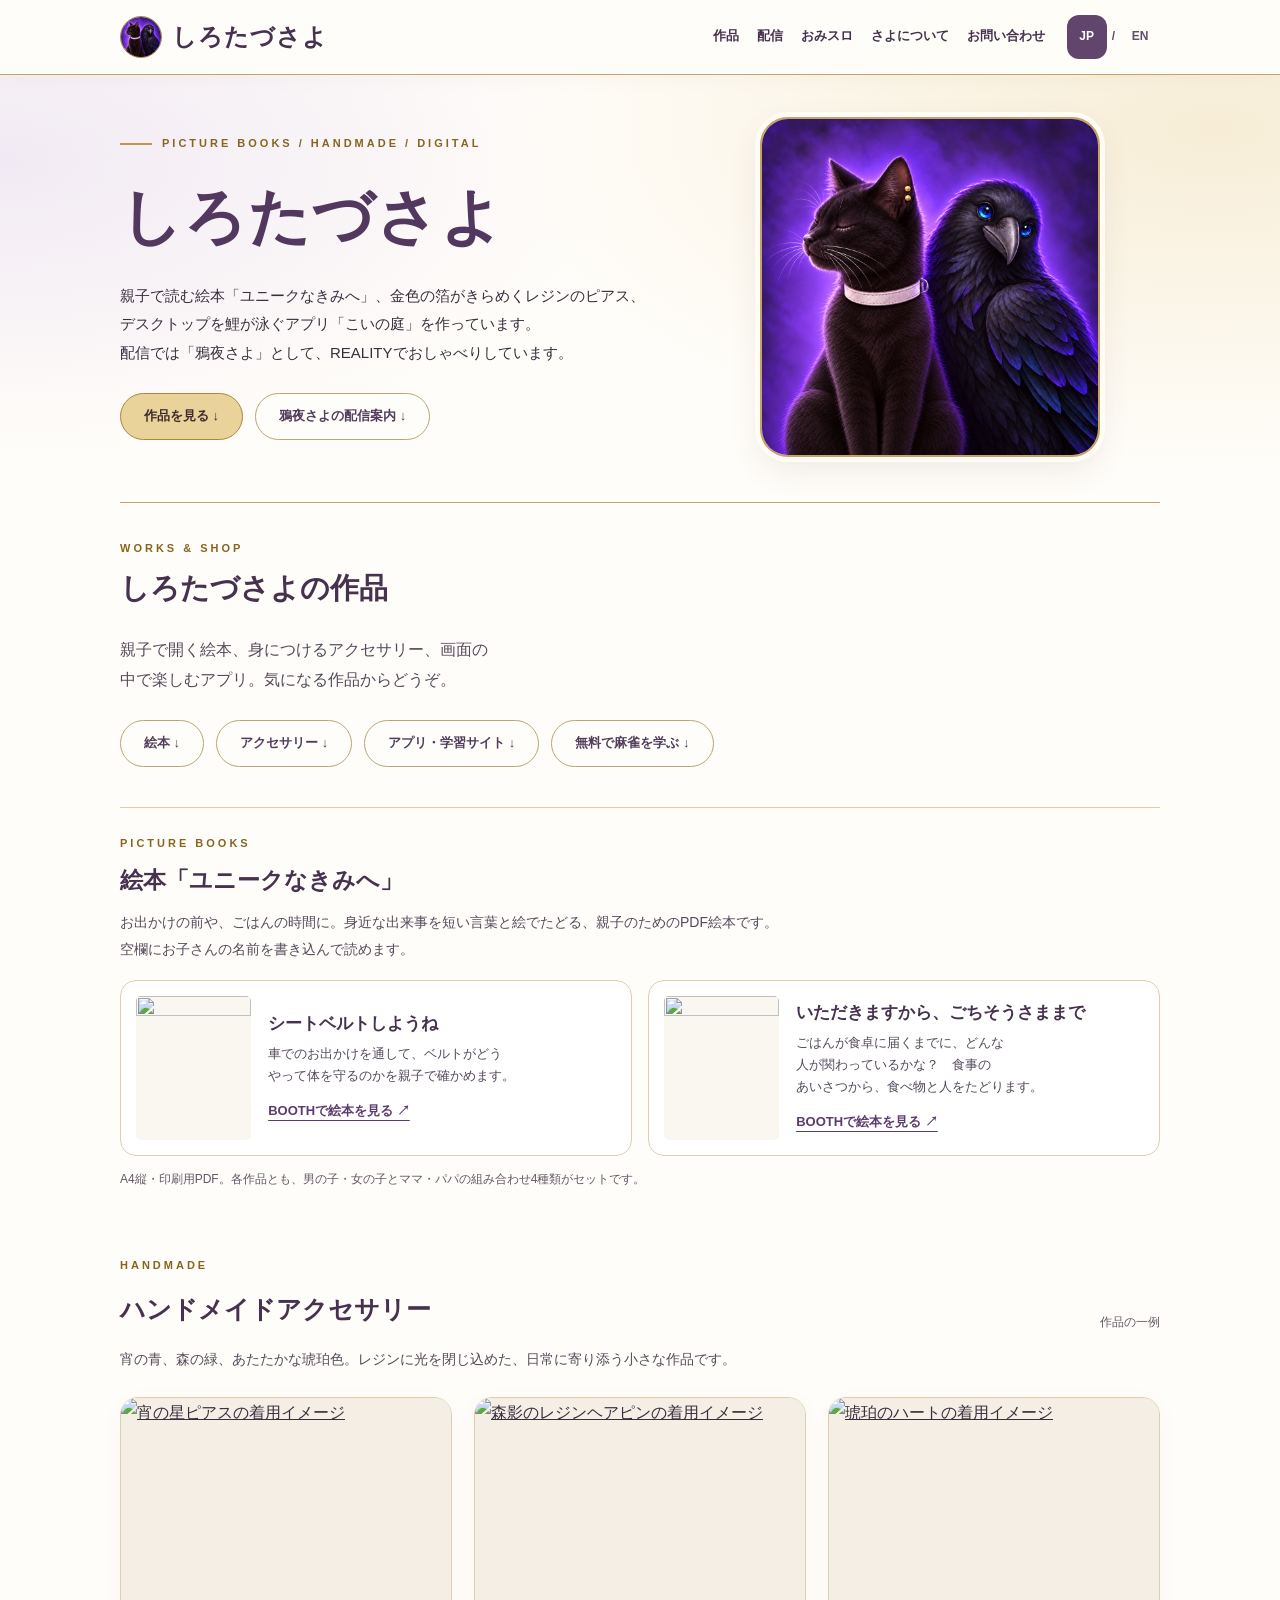
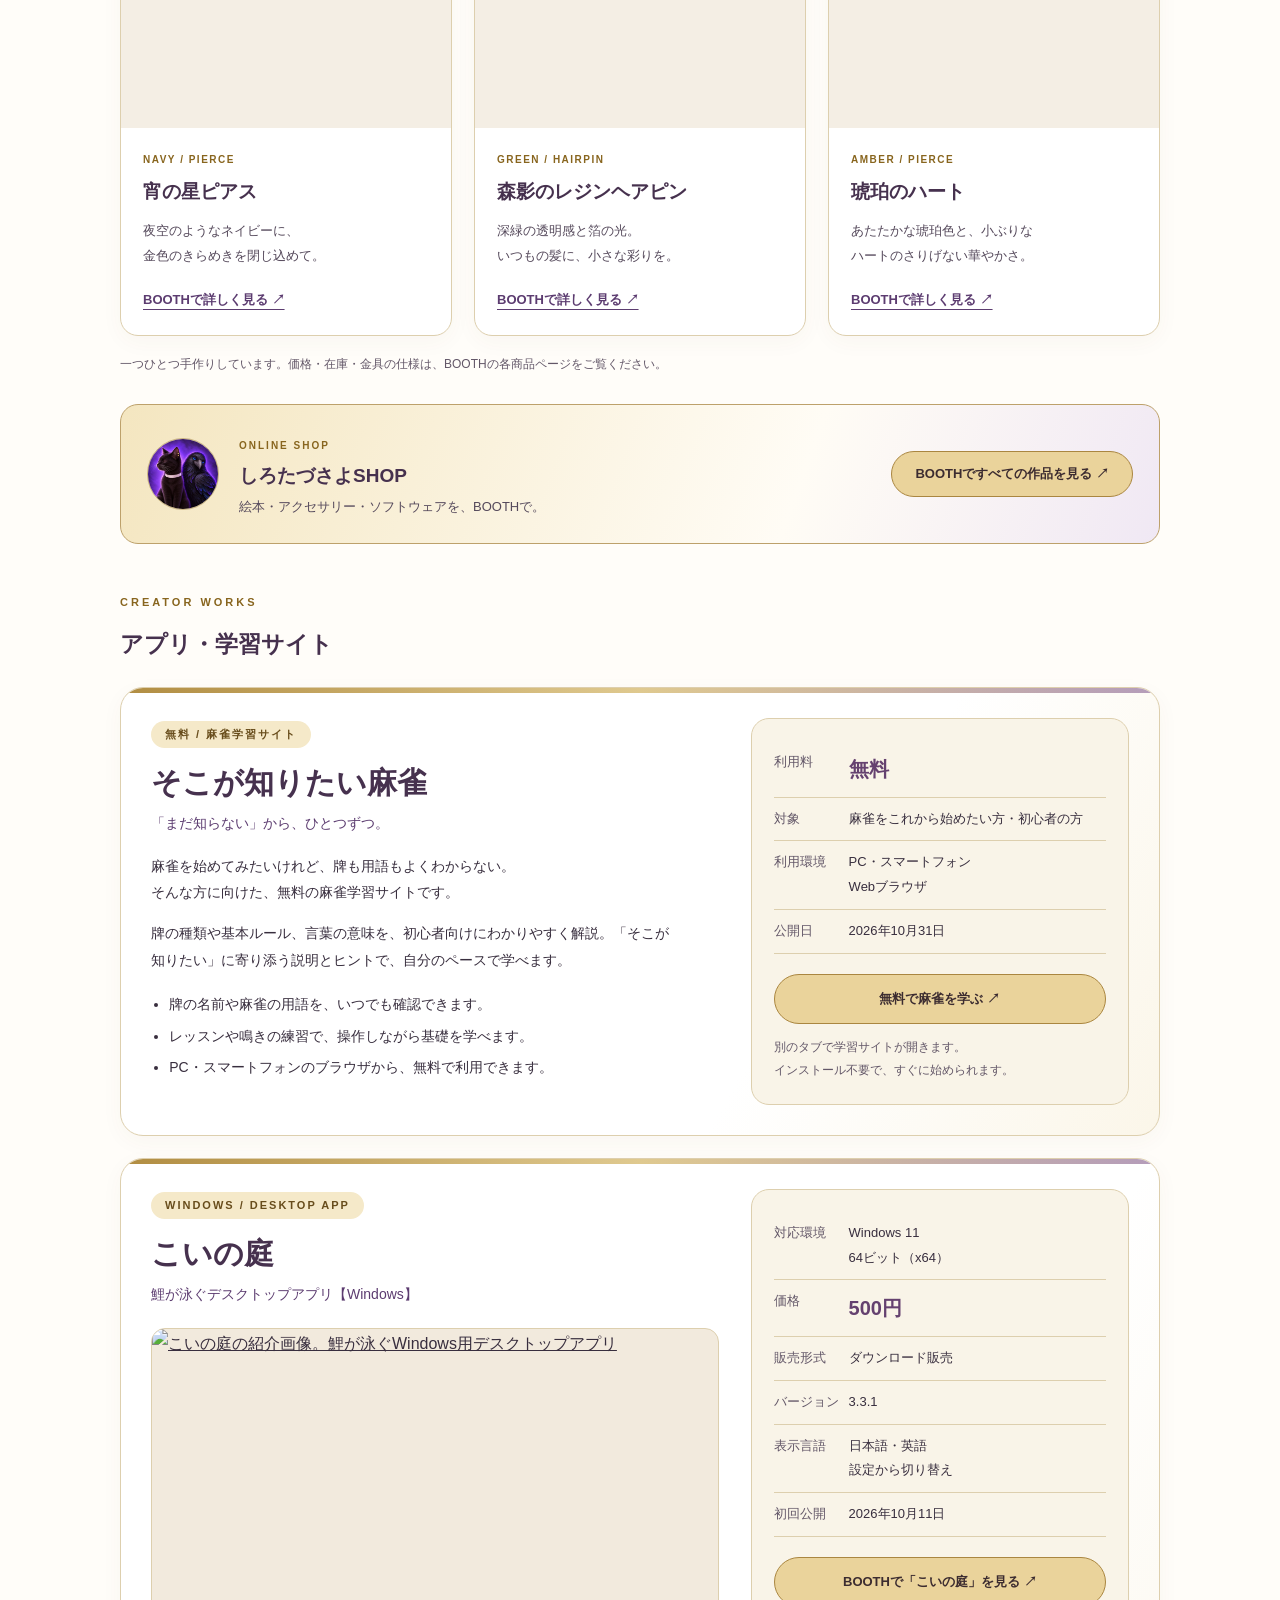
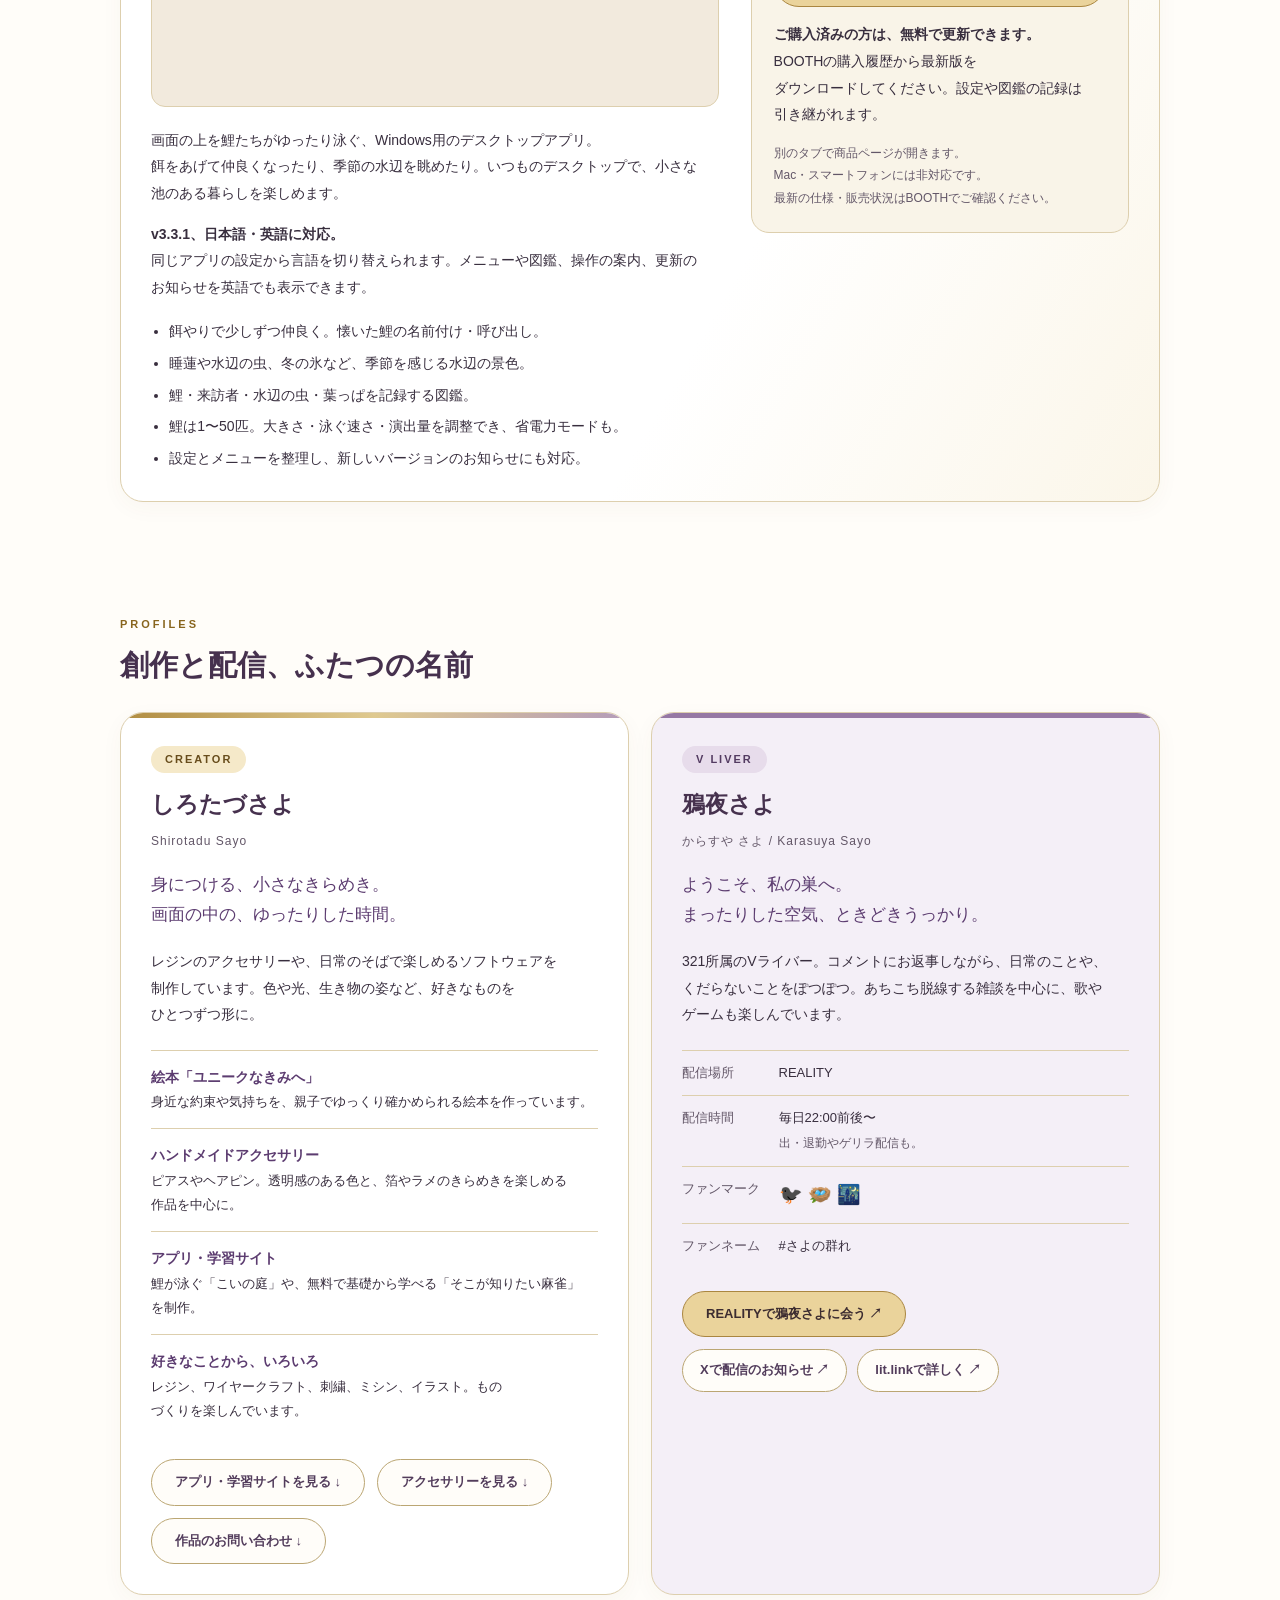
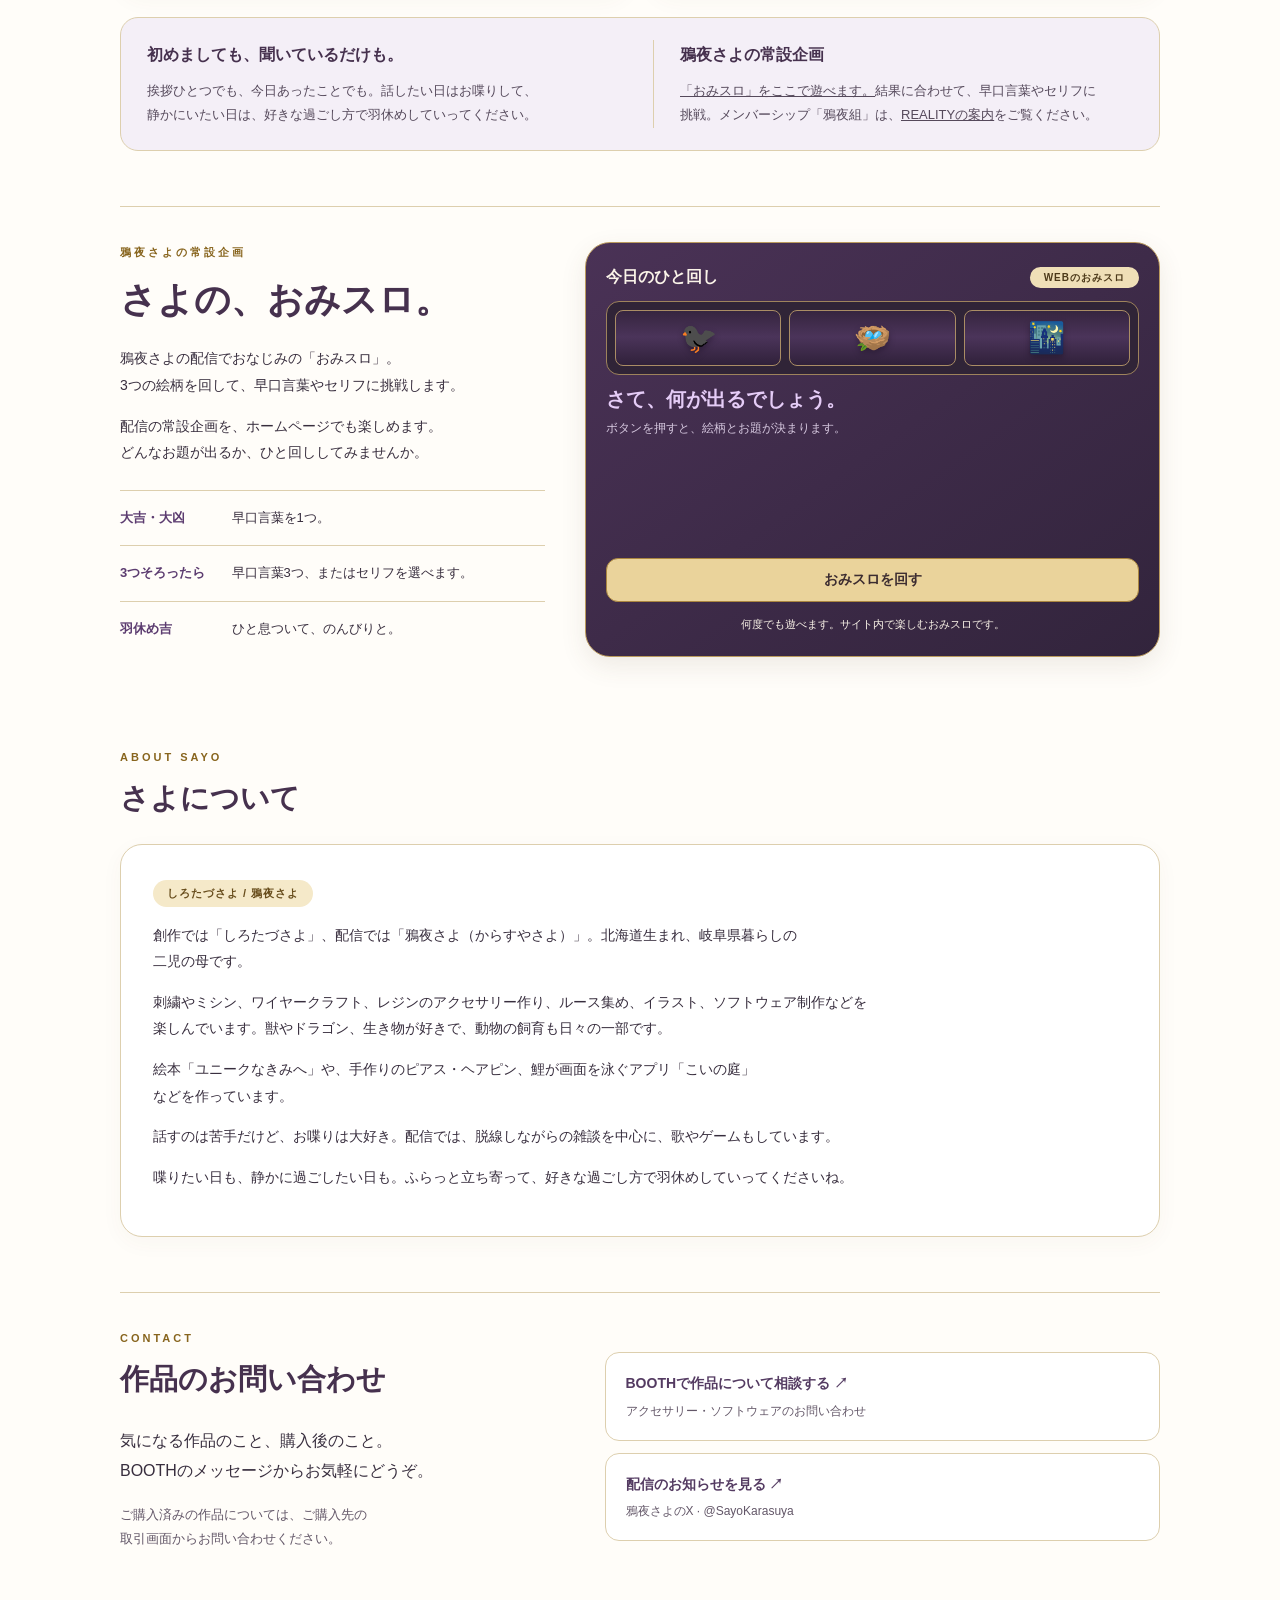
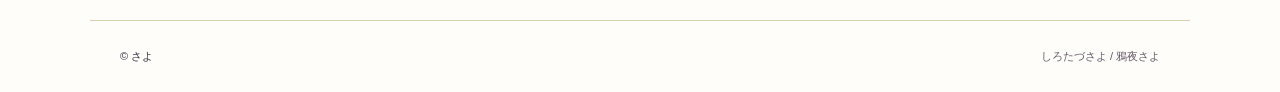
==== commit c3584c76: "Improve line breaks in book introductions, headings and labels" ====
--- a/index.html
+++ b/index.html
@@ -183,7 +183,7 @@
 <div class="jump works-jump"><a class="button" href="#picture-books">絵本 ↓</a><a class="button" href="#accessories">アクセサリー ↓</a><a class="button" href="#creator-works">アプリ・学習サイト ↓</a><a class="button" href="#sokoga-shiritai-mahjong">無料で麻雀を学ぶ ↓</a></div>
 <div class="book-shelf" id="picture-books" role="region" aria-labelledby="books-title">
 <div class="eyebrow">PICTURE BOOKS</div><h3 id="books-title">絵本「ユニークなきみへ」</h3>
-<p>お出かけの前や、ごはんの時間に。身近な出来事を短い言葉と絵でたどる、親子のためのPDF絵本です。空欄にお子さんの名前を書き込んで読めます。</p>
+<p>お出かけの前や、ごはんの時間に。身近な出来事を短い言葉と絵でたどる、親子のためのPDF絵本です。<br>空欄に<span class="reading-unit">お子さんの名前</span>を書き込んで読めます。</p>
 <div class="book-grid"><a class="book-entry" href="https://booth.pm/ja/items/9102043" target="_blank" rel="noopener noreferrer"><img src="https://booth.pximg.net/c2ce61ae-1fac-4d3e-b580-89d8085a478c/i/9102043/923e45dc-4dfd-40a2-a47a-fbf87804804b_base_resized.jpg" width="160" height="200" loading="lazy" decoding="async" alt=""><div><h4>シートベルトしようね</h4><p>車でのお出かけを通して、ベルトがどうやって体を守るのかを親子で確かめます。</p><span class="text-link">BOOTHで絵本を見る ↗</span></div></a>
 <a class="book-entry" href="https://booth.pm/ja/items/9102067" target="_blank" rel="noopener noreferrer"><img src="https://booth.pximg.net/c2ce61ae-1fac-4d3e-b580-89d8085a478c/i/9102067/c562db07-a0a6-4aab-a080-6909a1f9cb1c_base_resized.jpg" width="160" height="200" loading="lazy" decoding="async" alt=""><div><h4>いただきますから、ごちそうさままで</h4><p>ごはんが食卓に届くまでに、どんな人が関わっているかな？　食事のあいさつから、食べ物と人をたどります。</p><span class="text-link">BOOTHで絵本を見る ↗</span></div></a></div><p class="book-format">A4縦・印刷用PDF。各作品とも、男の子・女の子とママ・パパの組み合わせ4種類がセットです。</p></div>
 <div class="works-section-heading" id="accessories"><div><span class="eyebrow">HANDMADE</span><h3>ハンドメイドアクセサリー</h3></div><span class="works-example-label">作品の一例</span></div>
@@ -211,7 +211,7 @@
   <div class="software-work-grid">
     <div>
       <span class="tag">無料 / 麻雀学習サイト</span>
-      <h4 id="mahjong-title">そこが知りたい麻雀</h4>
+      <h4 id="mahjong-title">そこが知りたい<span class="reading-unit">麻雀</span></h4>
       <p class="work-subtitle">「まだ知らない」から、ひとつずつ。</p>
       <p>麻雀を始めてみたいけれど、牌も用語もよくわからない。<br>そんな方に向けた、無料の麻雀学習サイトです。</p>
       <p>牌の種類や基本ルール、言葉の意味を、初心者向けにわかりやすく解説。「そこが知りたい」に寄り添う説明とヒントで、自分のペースで学べます。</p>
@@ -225,7 +225,7 @@
       <dl class="work-specs">
         <div><dt>利用料</dt><dd class="work-price">無料</dd></div>
         <div><dt>対象</dt><dd>麻雀をこれから始めたい方・初心者の方</dd></div>
-        <div><dt>利用環境</dt><dd>PC・スマートフォン<br>Webブラウザ</dd></div>
+        <div><dt>利用環境</dt><dd>PC・<span class="reading-unit">スマートフォン</span><br>Webブラウザ</dd></div>
         <div><dt>公開日</dt><dd><time datetime="2026-10-31">2026年10月31日</time></dd></div>
       </dl>
       <a class="button primary" href="https://hajimete-mahjong-sayo.shirotadu-sayo.chatgpt.site/" target="_blank" rel="noopener noreferrer">無料で麻雀を学ぶ ↗</a>
@@ -268,7 +268,7 @@
 </article>
 
 </div></section>
-<section aria-labelledby="entrance"><div class="eyebrow">PROFILES</div><h2 id="entrance">創作と配信、ふたつの名前</h2><div class="two"><article class="card creator"><span class="tag">CREATOR</span><h3>しろたづさよ<span class="name-reading">Shirotadu Sayo</span></h3>
+<section aria-labelledby="entrance"><div class="eyebrow">PROFILES</div><h2 id="entrance"><span class="reading-unit">創作と配信、</span><span class="reading-unit">ふたつの名前</span></h2><div class="two"><article class="card creator"><span class="tag">CREATOR</span><h3>しろたづさよ<span class="name-reading">Shirotadu Sayo</span></h3>
 <p class="profile-intro">身につける、小さなきらめき。<br>画面の中の、ゆったりした時間。</p>
 <p>レジンのアクセサリーや、日常のそばで楽しめるソフトウェアを制作しています。色や光、生き物の姿など、好きなものをひとつずつ形に。</p>
 <ul class="creative-list"><li><strong>絵本「ユニークなきみへ」</strong>身近な約束や気持ちを、親子でゆっくり確かめられる絵本を作っています。</li><li><strong>ハンドメイドアクセサリー</strong>ピアスやヘアピン。透明感のある色と、箔やラメのきらめきを楽しめる作品を中心に。</li><li><strong>アプリ・学習サイト</strong>鯉が泳ぐ「こいの庭」や、無料で基礎から学べる「そこが知りたい麻雀」を制作。</li><li><strong>好きなことから、いろいろ</strong>レジン、ワイヤークラフト、刺繍、ミシン、イラスト。ものづくりを楽しんでいます。</li></ul><div class="jump"><a class="button" href="#creator-works">アプリ・学習サイトを見る ↓</a><a class="button" href="#accessories">アクセサリーを見る ↓</a><a class="button" href="#contact">作品のお問い合わせ ↓</a></div></article><article class="card" id="live"><span class="tag">V LIVER</span><h3>鴉夜さよ<span class="name-reading">からすや さよ / Karasuya Sayo</span></h3>
--- a/assets/creator-studio.css
+++ b/assets/creator-studio.css
@@ -39,3 +39,11 @@
 .book-entry .text-link{text-decoration:underline}.book-shelf .book-format{font-size:12px;color:var(--muted);margin-top:12px}
 @media(max-width:800px){.book-grid{grid-template-columns:1fr}.book-entry{grid-template-columns:88px minmax(0,1fr)}}
 @media(max-width:360px){.book-entry{grid-template-columns:67px minmax(0,1fr);gap:10px;padding:12px}}
+/* Keep names, labels and short descriptions readable as the columns change width. */
+#books-title [lang="ja"],.reading-unit{display:inline-block;max-width:100%}
+main :where(h1,h2,h3,h4,p,li,dd,.button,.text-link,.contact-link strong){text-wrap:pretty}
+main :where(h1,h2,h3,h4,.button,.text-link,.works-intro,.works-caption,.profile-intro,.work-subtitle,.product p,.book-entry p,.quiet,.om-rules dd,.contact p,.welcome-note p){text-wrap:balance}
+html:lang(ja) main :where(h1,h2,h3,h4,p,li,dt,dd,.button,.text-link,.contact-link strong){word-break:auto-phrase}
+html:lang(ja) .live-facts>div{grid-template-columns:6.5em minmax(0,1fr)}
+html:lang(en) .work-specs>div{grid-template-columns:6em minmax(0,1fr)}
+@media(max-width:480px){.shop-entry .button,.work-details .button{padding-inline:12px}}
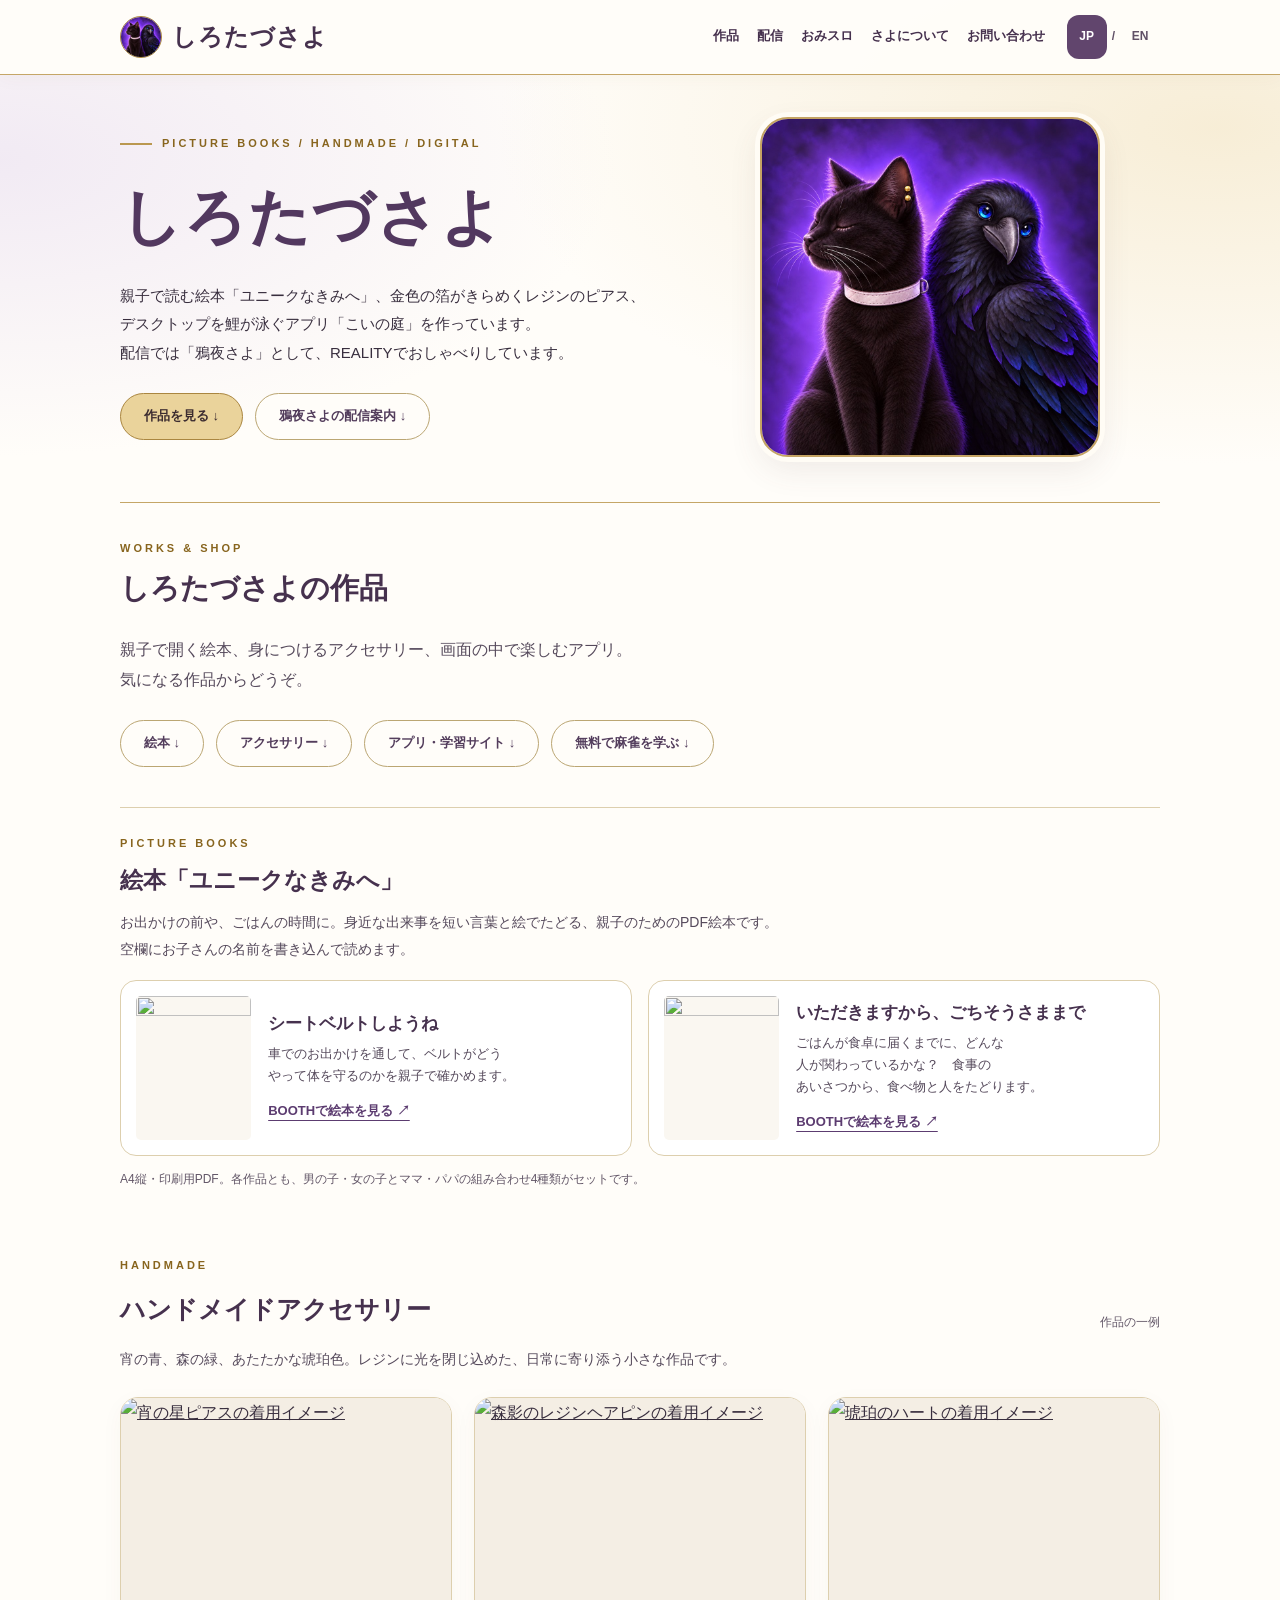
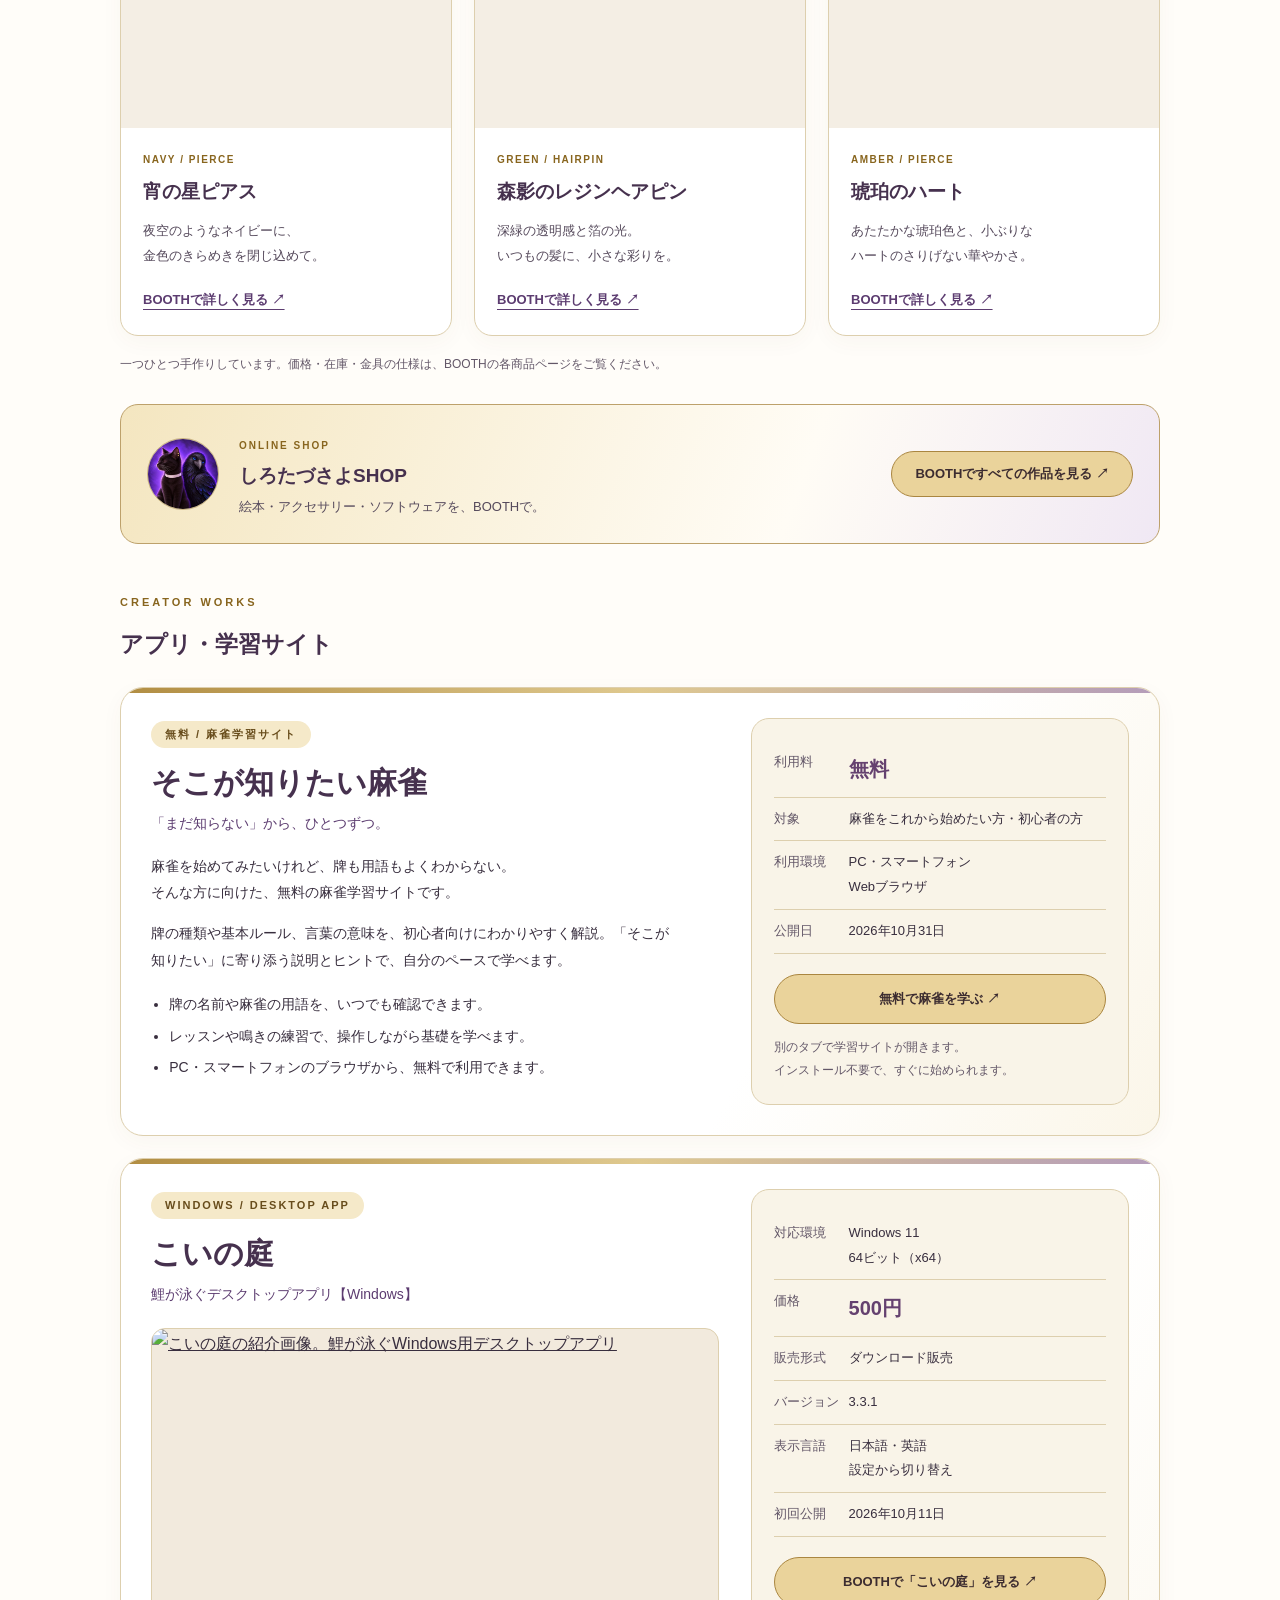
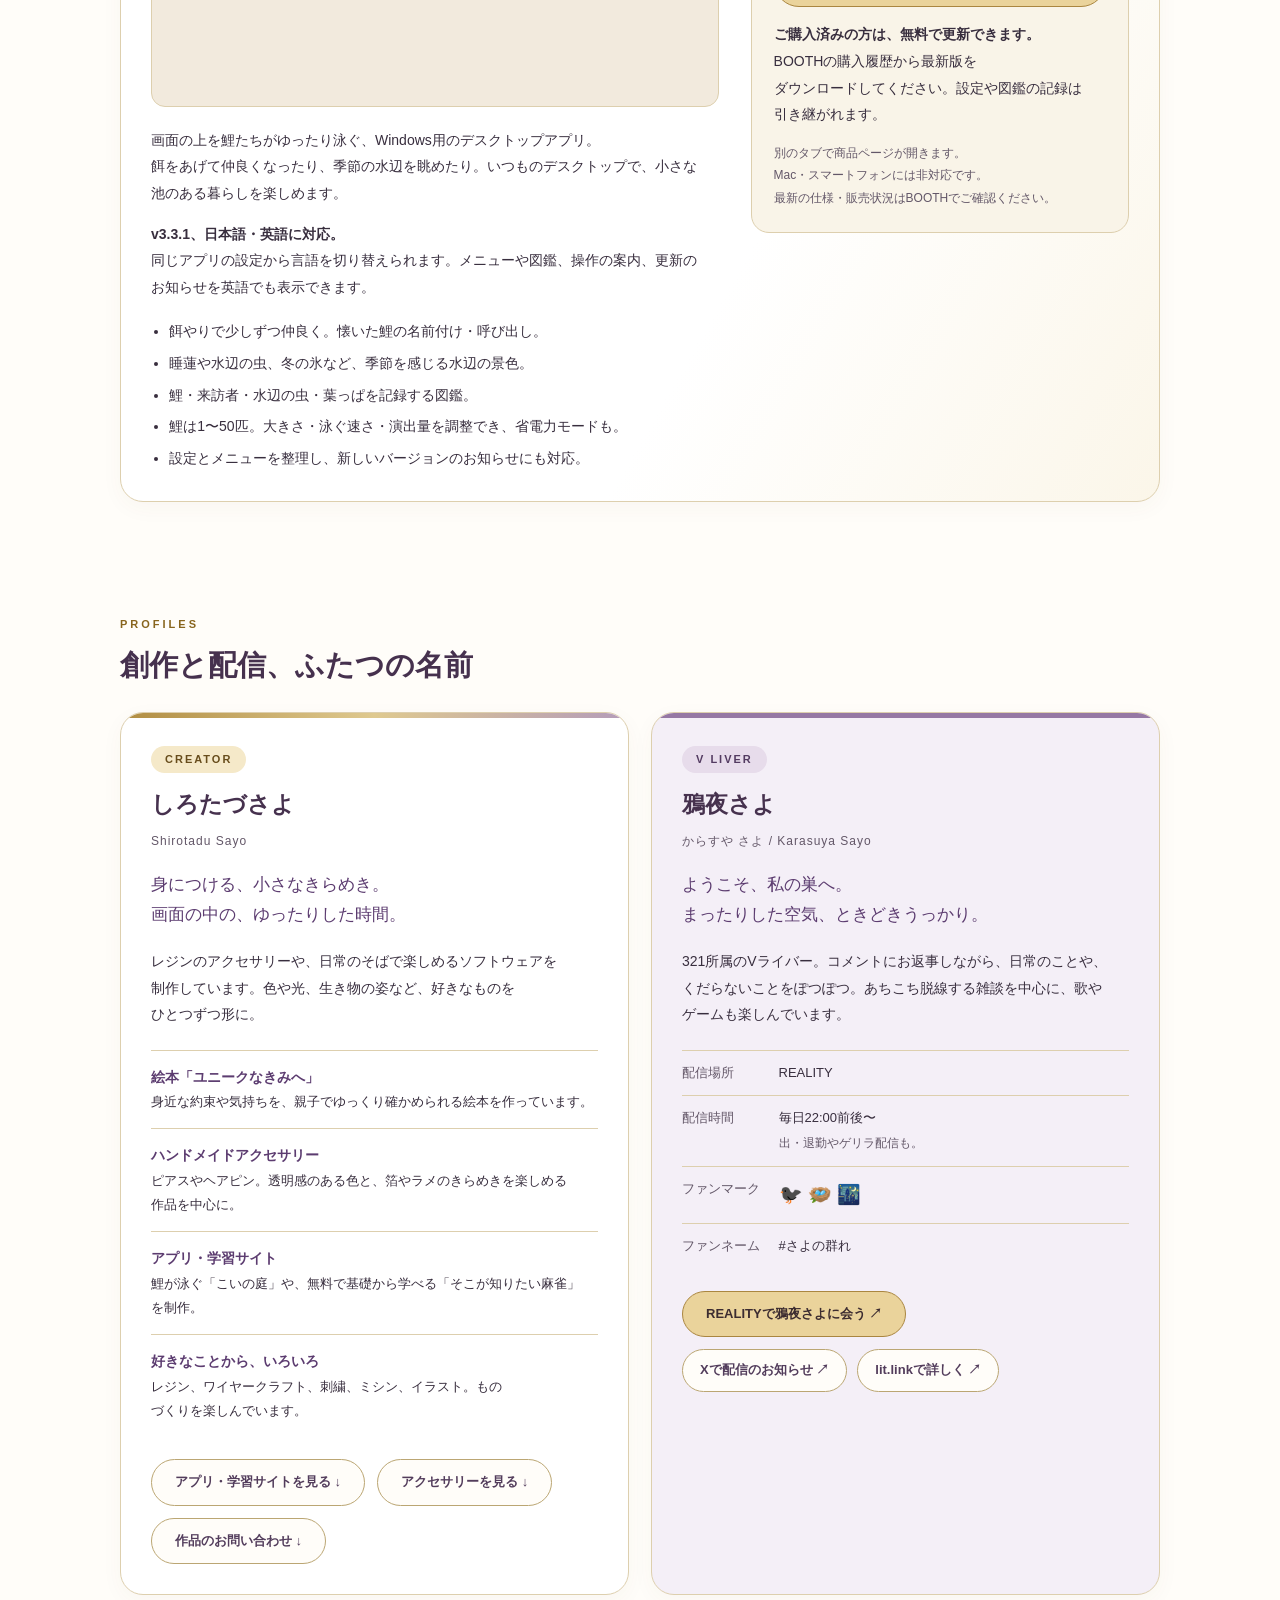
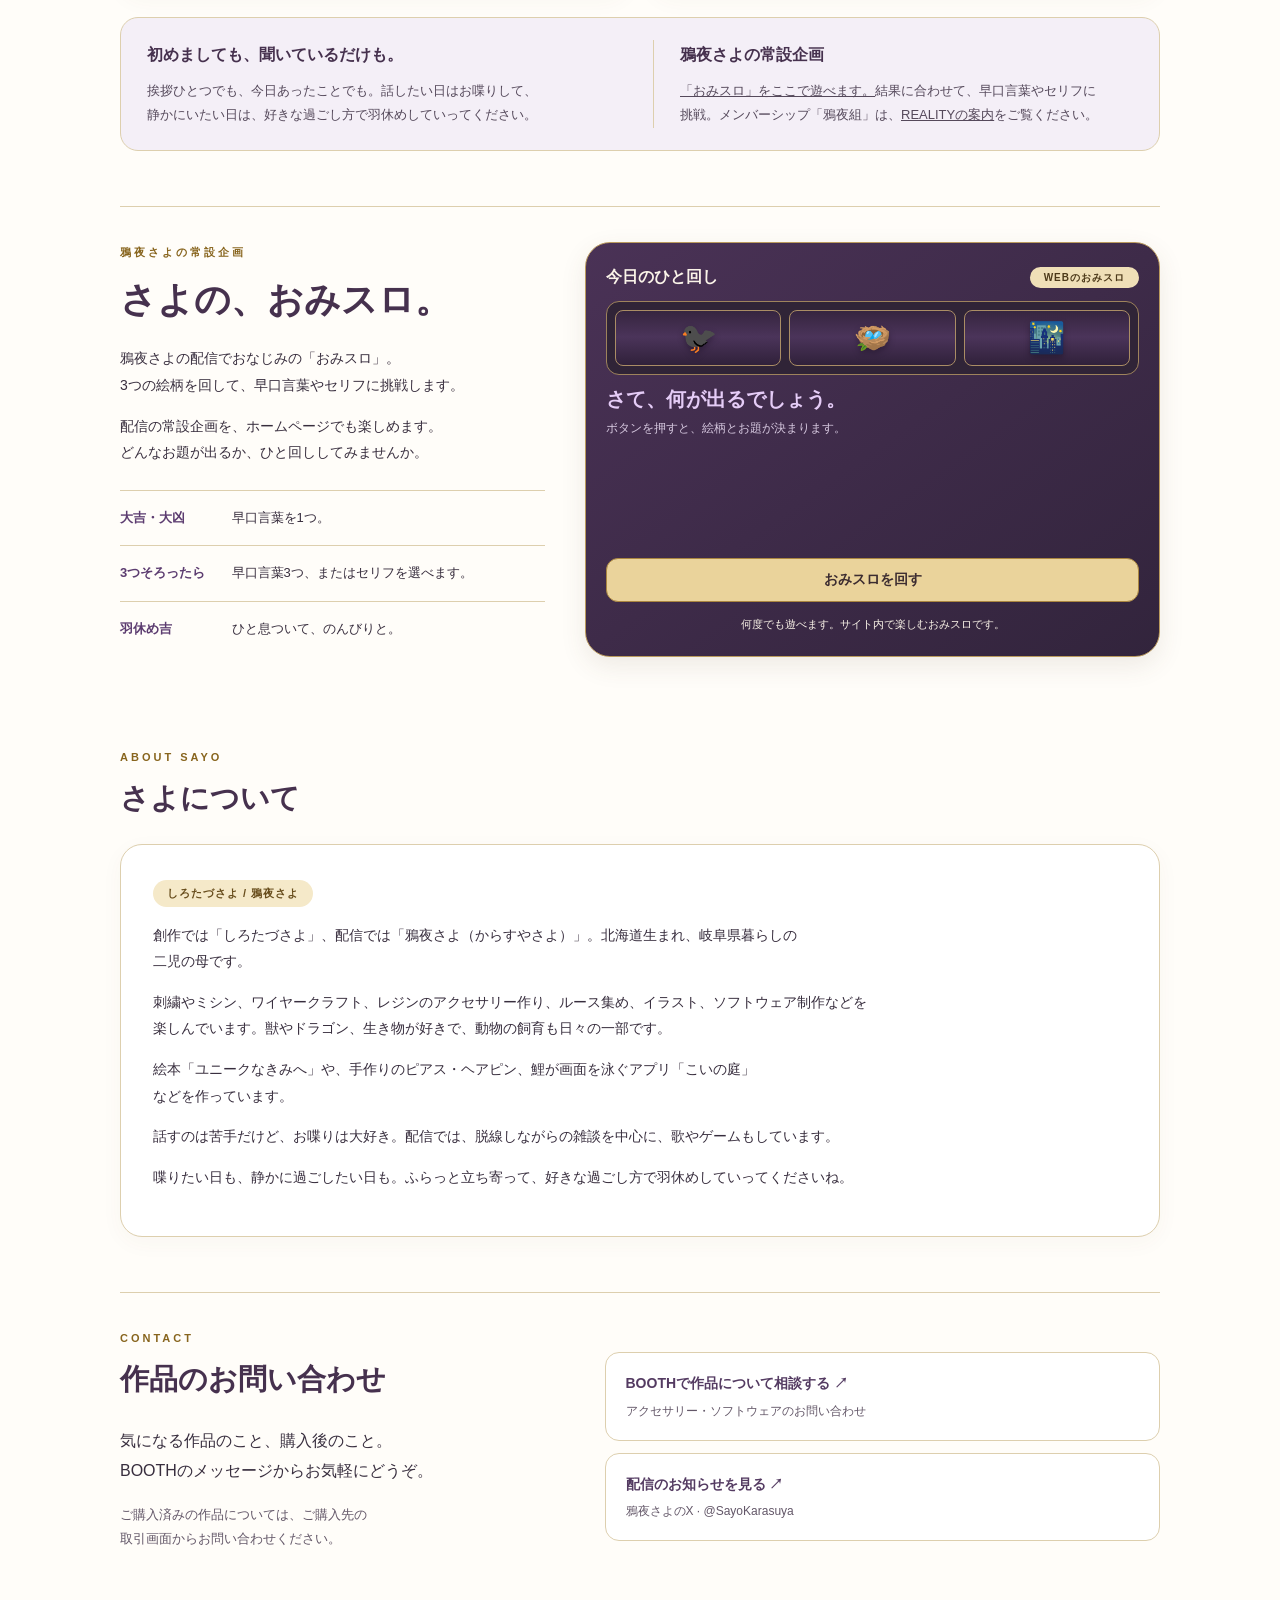
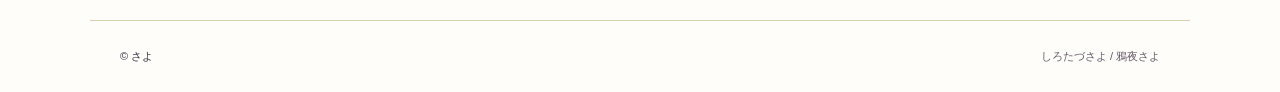
==== commit 8239d076: "Keep the Japanese works invitation together on its own line" ====
--- a/index.html
+++ b/index.html
@@ -179,7 +179,7 @@
 <a class="skip-link" href="#home">本文へ移動</a>
 <header><div class="nav"><a class="brand" href="#home"><img class="brand-icon" src="assets/sayo-cat-raven-refined.jpg" width="42" height="42" alt="">しろたづさよ</a><nav aria-label="メインメニュー"><a href="#works">作品</a><a href="#live">配信</a><a href="#omislo">おみスロ</a><a href="#about">さよについて</a><a href="#contact">お問い合わせ</a></nav><div class="language-switch" role="group" aria-label="表示言語"><a href="index.html" lang="ja" hreflang="ja" aria-label="日本語" aria-current="page">JP</a><span aria-hidden="true">/</span><a href="en.html" lang="en" hreflang="en" aria-label="English">EN</a></div></div></header><main id="home"><div class="hero"><div><div class="eyebrow">PICTURE BOOKS / HANDMADE / DIGITAL</div><h1><em>しろたづさよ</em></h1><p class="lead">親子で読む絵本「ユニークなきみへ」、金色の箔がきらめくレジンのピアス、デスクトップを鯉が泳ぐアプリ「こいの庭」を作っています。<br>配信では「鴉夜さよ」として、REALITYでおしゃべりしています。</p><div class="jump"><a class="button primary" href="#works">作品を見る ↓</a><a class="button" href="#live">鴉夜さよの配信案内 ↓</a></div></div><img class="hero-portrait" src="assets/sayo-cat-raven-refined.jpg" alt="しろたづさよの黒猫と、鴉夜さよの青い目のカラス" width="600" height="600" decoding="async"></div><section id="works" aria-labelledby="worktitle">
 <div class="eyebrow">WORKS & SHOP</div><h2 id="worktitle">しろたづさよの作品</h2>
-<p class="works-intro">親子で開く絵本、身につけるアクセサリー、画面の中で楽しむアプリ。気になる作品からどうぞ。</p>
+<p class="works-intro"><span class="reading-unit">親子で開く絵本、</span><span class="reading-unit">身につけるアクセサリー、</span><span class="reading-unit">画面の中で楽しむアプリ。</span><br><span class="reading-unit">気になる作品からどうぞ。</span></p>
 <div class="jump works-jump"><a class="button" href="#picture-books">絵本 ↓</a><a class="button" href="#accessories">アクセサリー ↓</a><a class="button" href="#creator-works">アプリ・学習サイト ↓</a><a class="button" href="#sokoga-shiritai-mahjong">無料で麻雀を学ぶ ↓</a></div>
 <div class="book-shelf" id="picture-books" role="region" aria-labelledby="books-title">
 <div class="eyebrow">PICTURE BOOKS</div><h3 id="books-title">絵本「ユニークなきみへ」</h3>
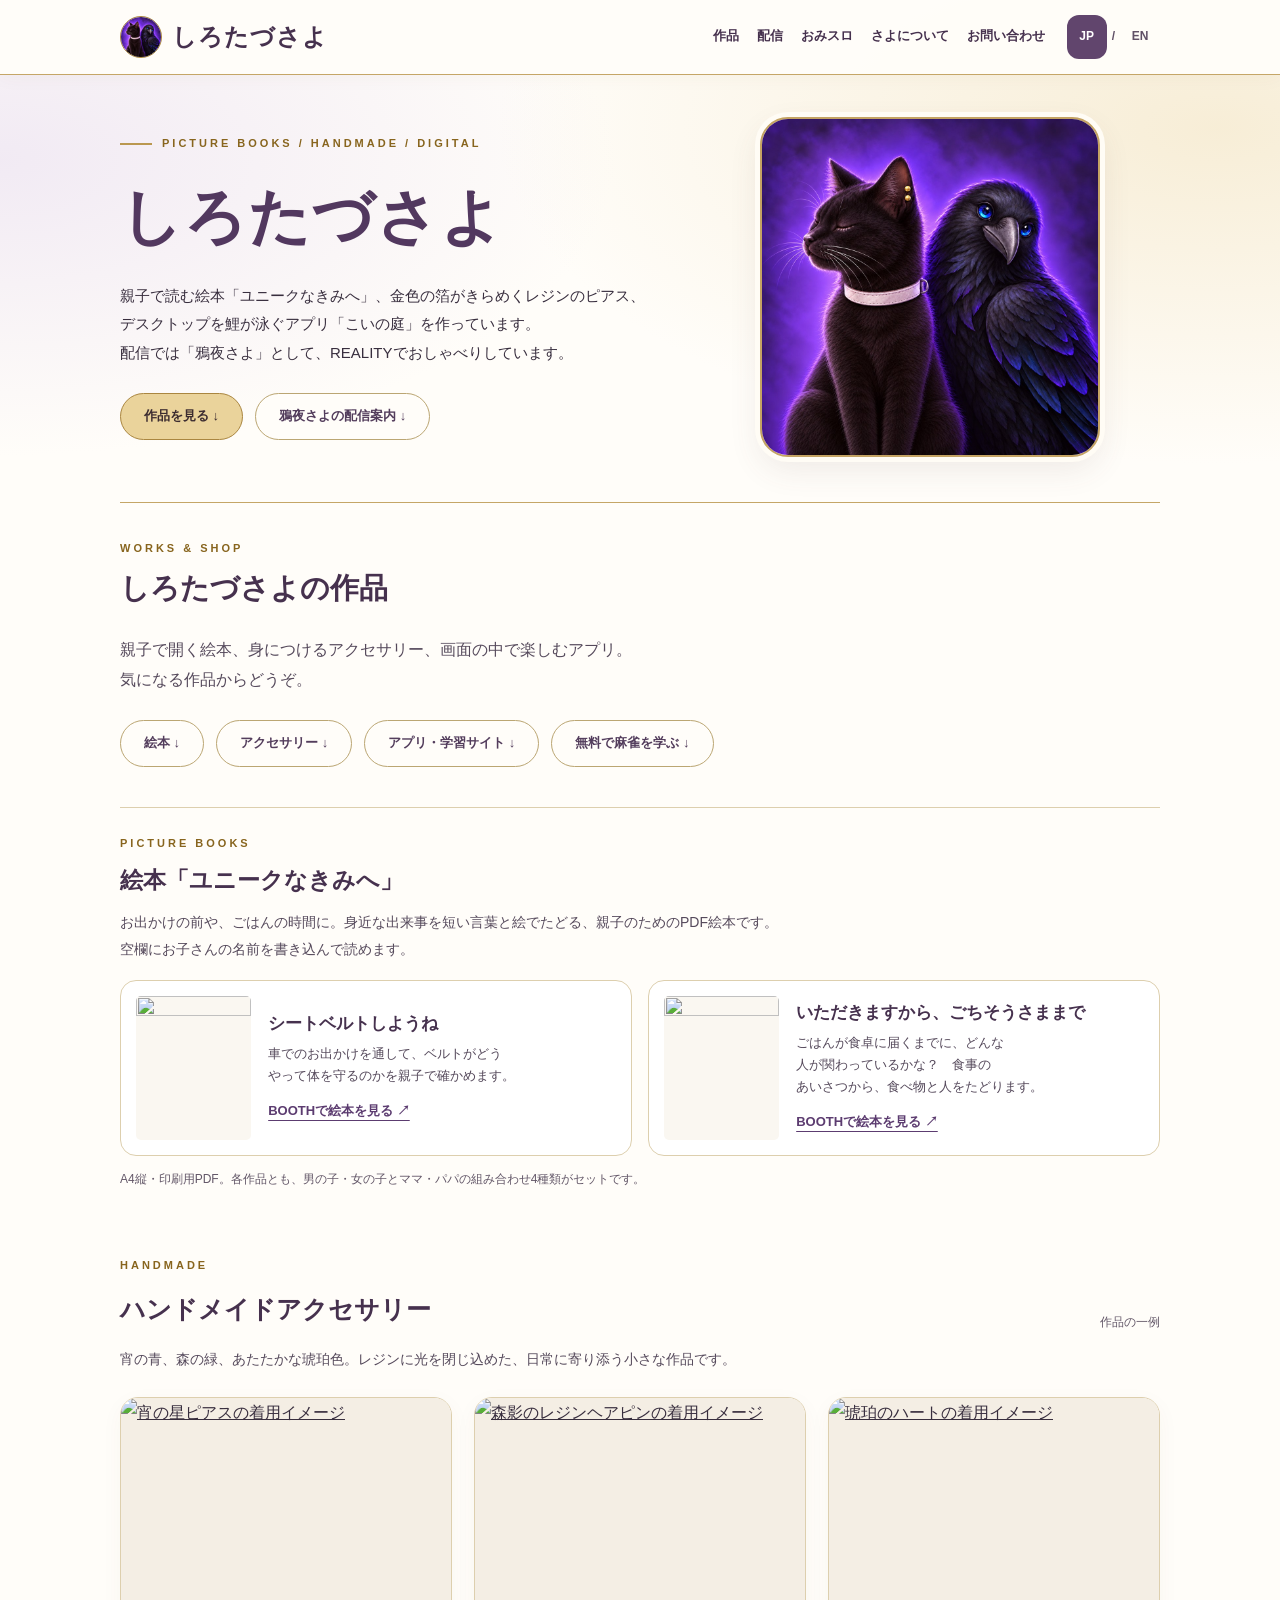
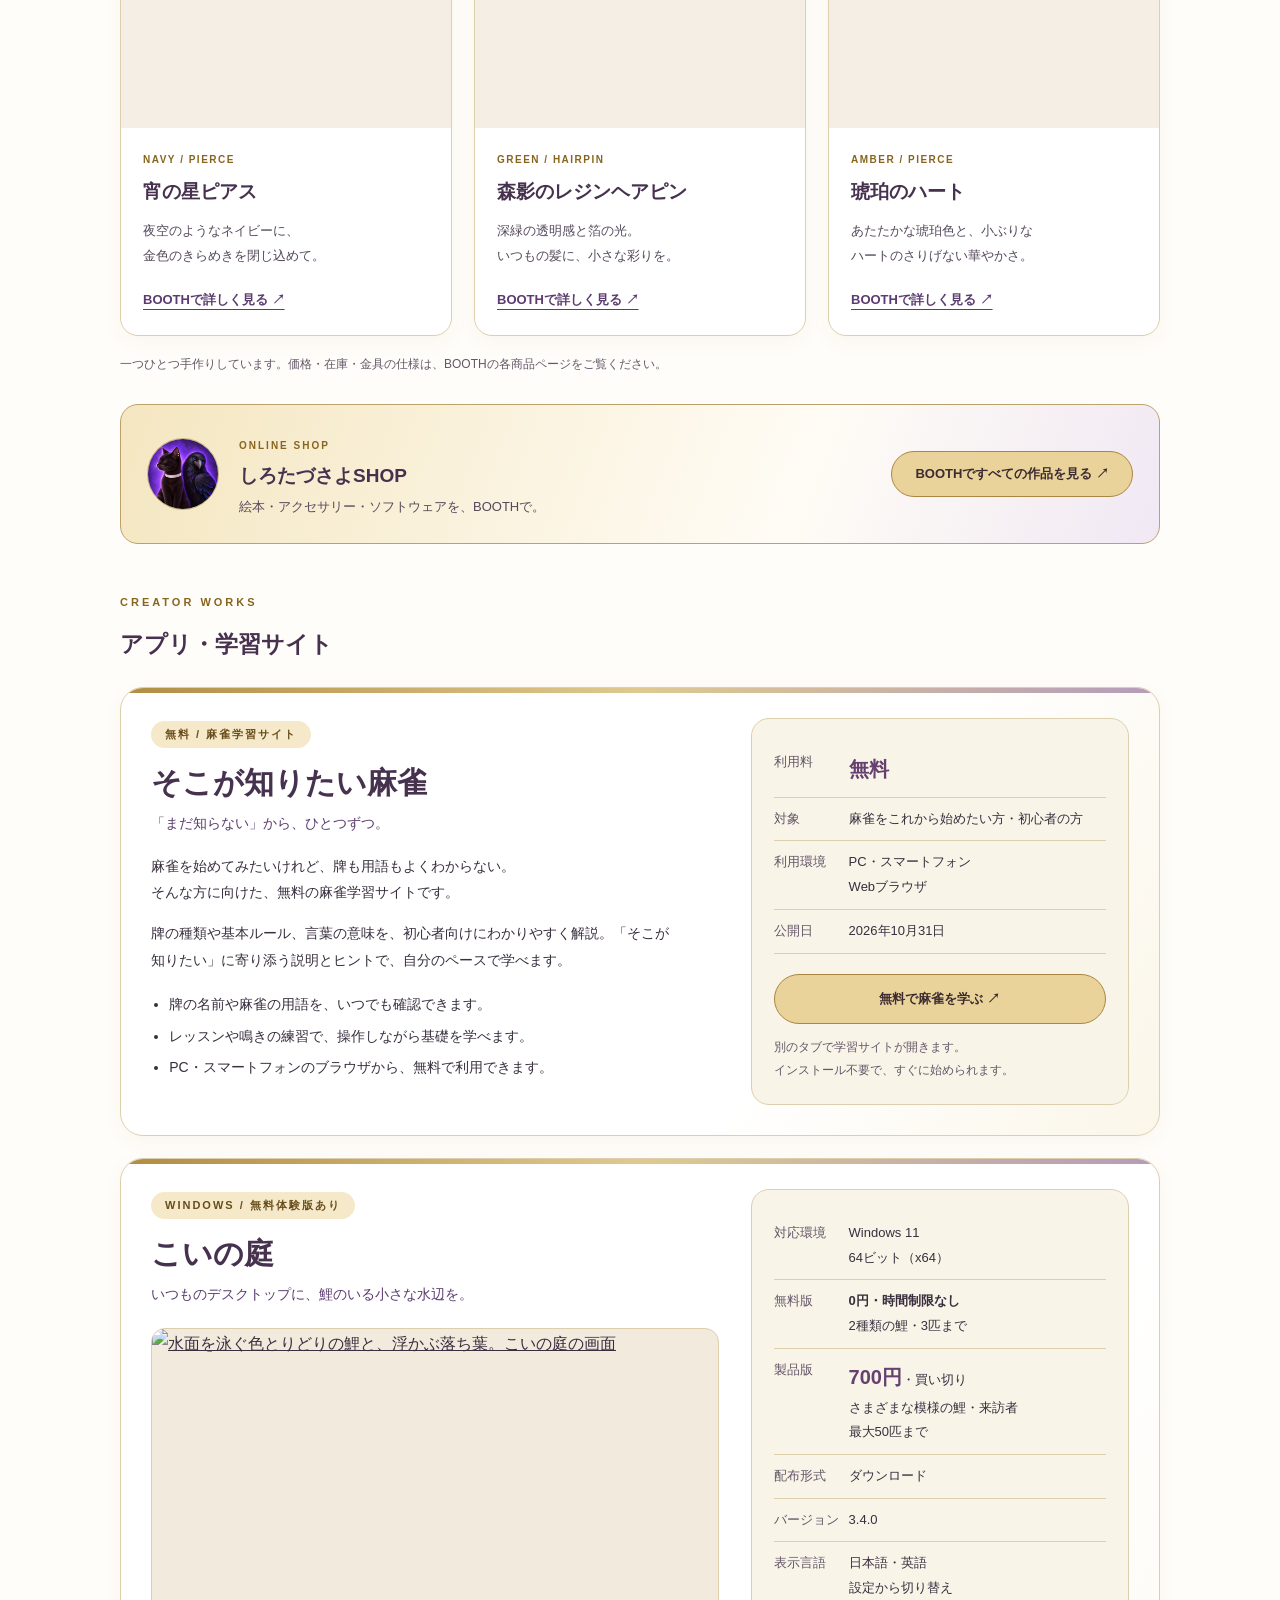
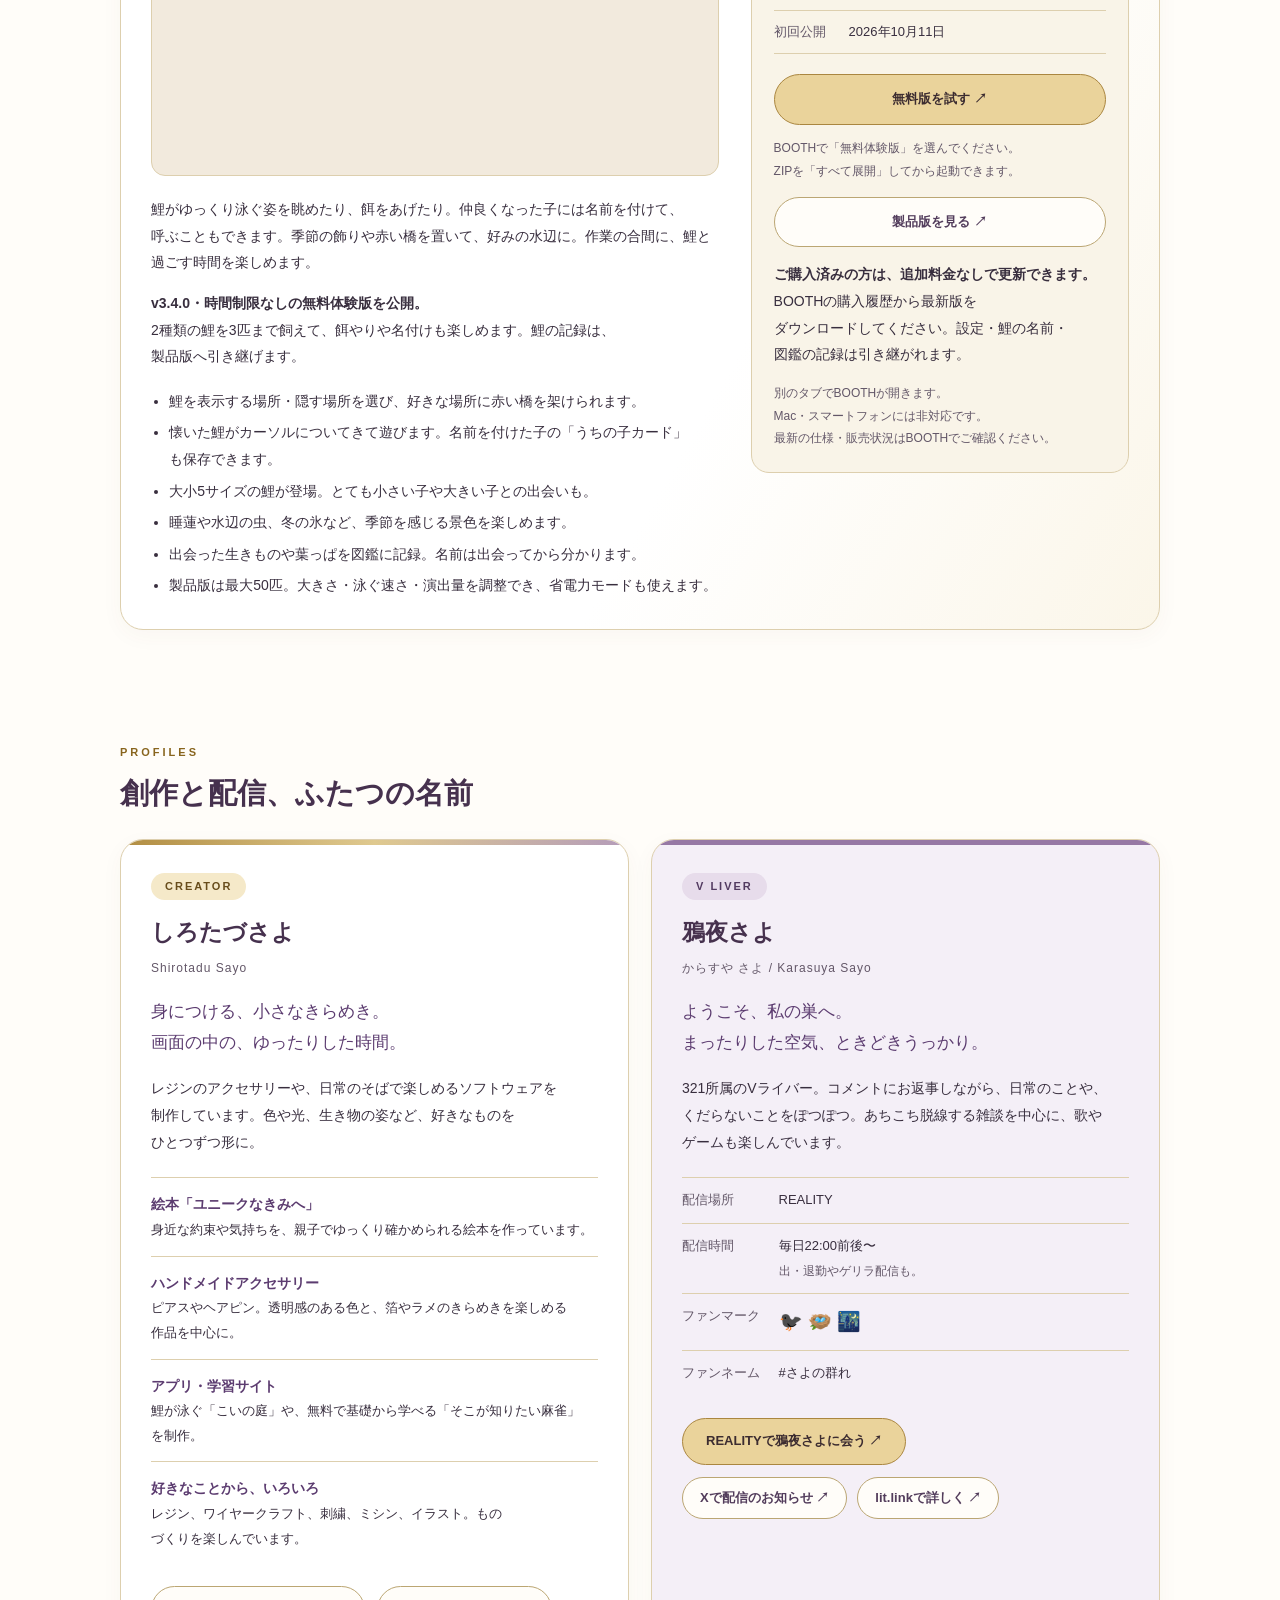
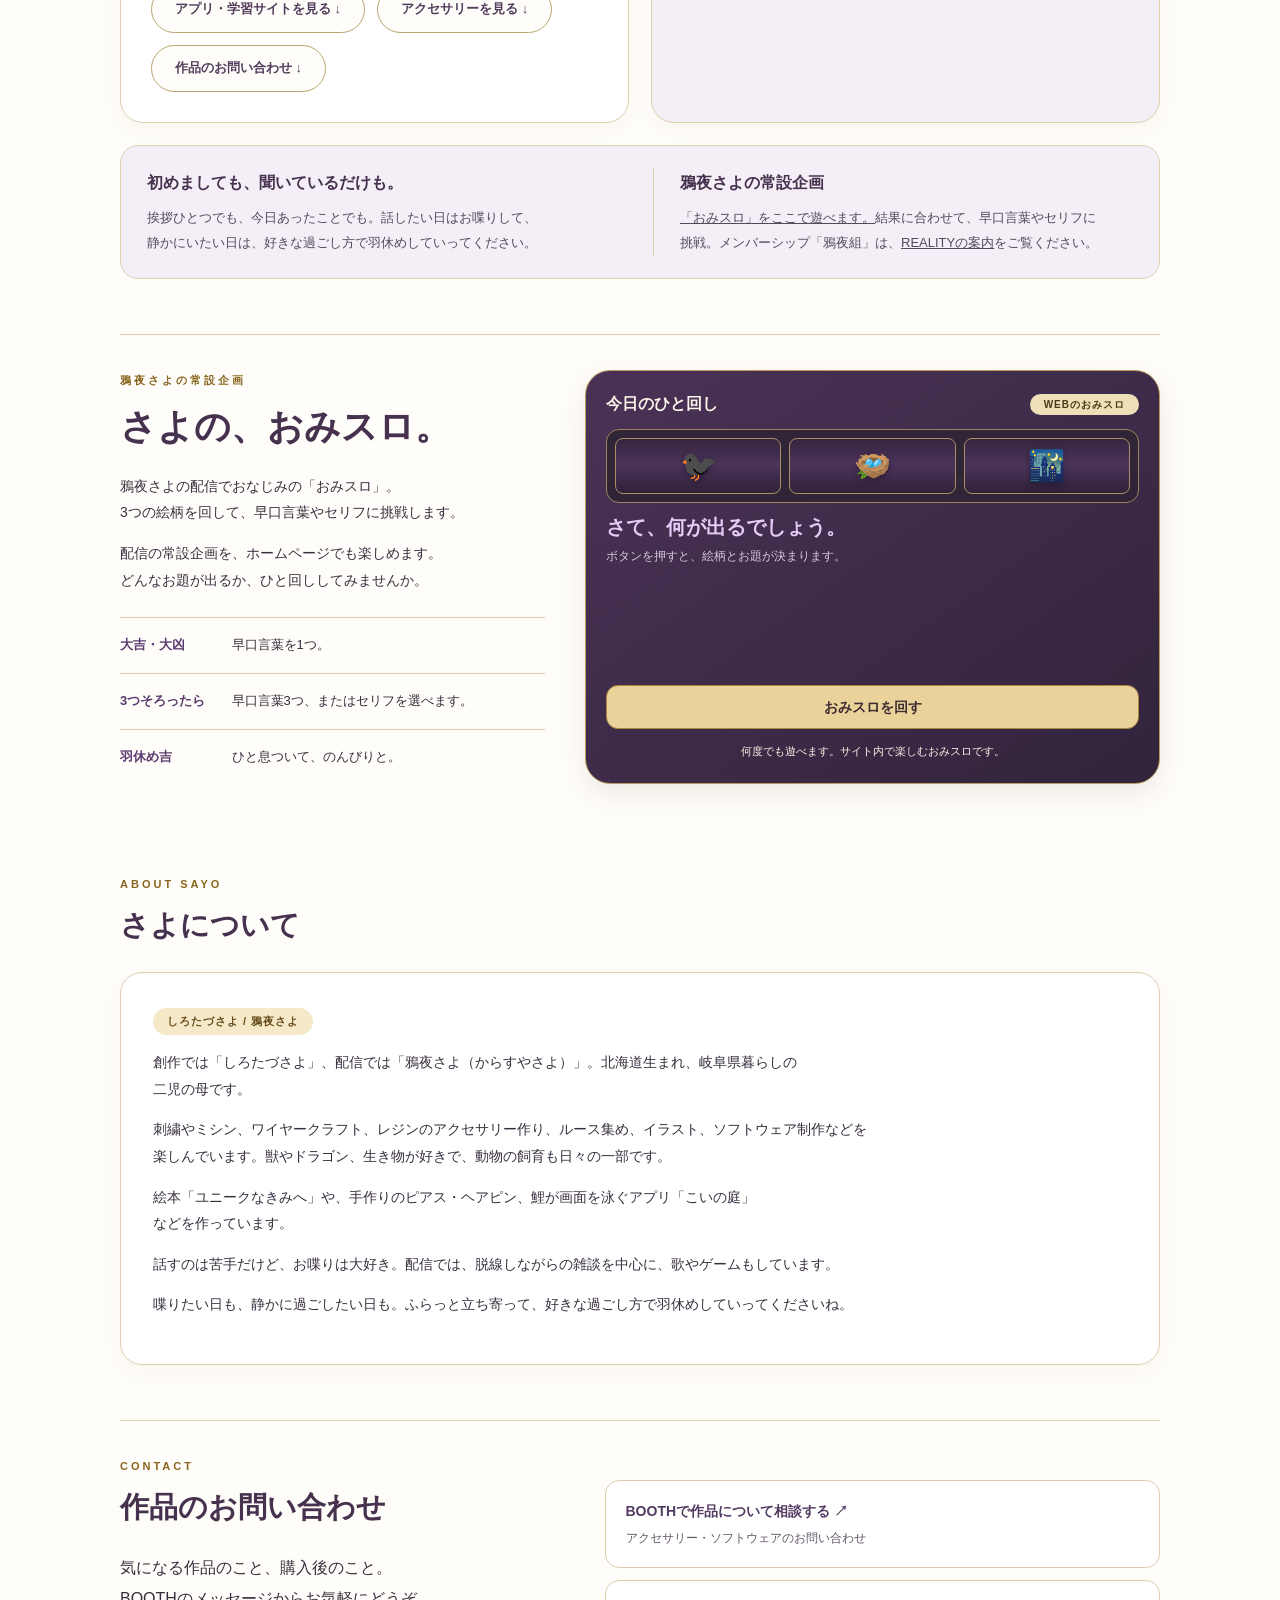
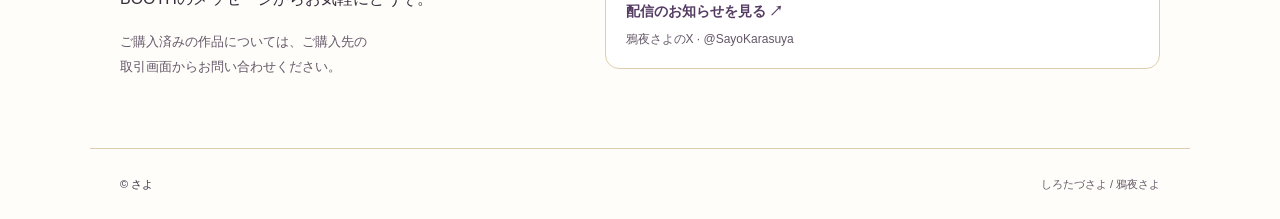
==== commit 771d756d: "Update Koi Garden to v3.4.0 and introduce the free trial in Japanese and English" ====
--- a/index.html
+++ b/index.html
@@ -237,32 +237,36 @@
 <article class="card creator software-work" id="koi-no-niwa" aria-labelledby="koi-title">
   <div class="software-work-grid">
     <div>
-      <span class="tag">WINDOWS / DESKTOP APP</span>
+      <span class="tag">WINDOWS / 無料体験版あり</span>
       <h4 id="koi-title">こいの庭</h4>
-      <p class="work-subtitle">鯉が泳ぐデスクトップアプリ【Windows】</p>
-<a href="https://booth.pm/ja/items/8969382" target="_blank" rel="noopener noreferrer"><img class="software-image" src="https://booth.pximg.net/c2ce61ae-1fac-4d3e-b580-89d8085a478c/i/8969382/f9988aed-680c-4751-8dd2-5c469ace54ec_base_resized.jpg" alt="こいの庭の紹介画像。鯉が泳ぐWindows用デスクトップアプリ" width="1200" height="800" loading="lazy" decoding="async"></a>
-      <p>画面の上を鯉たちがゆったり泳ぐ、Windows用のデスクトップアプリ。<br>餌をあげて仲良くなったり、季節の水辺を眺めたり。いつものデスクトップで、小さな池のある暮らしを楽しめます。</p>
-      <p><strong>v3.3.1、日本語・英語に対応。</strong><br>同じアプリの設定から言語を切り替えられます。メニューや図鑑、操作の案内、更新のお知らせを英語でも表示できます。</p>
+      <p class="work-subtitle">いつものデスクトップに、鯉のいる小さな水辺を。</p>
+      <a href="https://booth.pm/ja/items/8969382" target="_blank" rel="noopener noreferrer"><img class="software-image" src="https://booth.pximg.net/c2ce61ae-1fac-4d3e-b580-89d8085a478c/i/8969382/59df315a-75e6-454c-af62-0e42e76101f3_base_resized.jpg" alt="水面を泳ぐ色とりどりの鯉と、浮かぶ落ち葉。こいの庭の画面" width="522" height="412" loading="lazy" decoding="async"></a>
+      <p>鯉がゆっくり泳ぐ姿を眺めたり、餌をあげたり。仲良くなった子には名前を付けて、呼ぶこともできます。季節の飾りや赤い橋を置いて、好みの水辺に。作業の合間に、鯉と過ごす時間を楽しめます。</p>
+      <p><strong>v3.4.0・時間制限なしの無料体験版を公開。</strong><br>2種類の鯉を3匹まで飼えて、餌やりや名付けも楽しめます。鯉の記録は、製品版へ引き継げます。</p>
       <ul class="work-features">
-        <li>餌やりで少しずつ仲良く。懐いた鯉の名前付け・呼び出し。</li>
-        <li>睡蓮や水辺の虫、冬の氷など、季節を感じる水辺の景色。</li>
-        <li>鯉・来訪者・水辺の虫・葉っぱを記録する図鑑。</li>
-        <li>鯉は1〜50匹。大きさ・泳ぐ速さ・演出量を調整でき、省電力モードも。</li>
-        <li>設定とメニューを整理し、新しいバージョンのお知らせにも対応。</li>
+        <li>鯉を表示する場所・隠す場所を選び、好きな場所に赤い橋を架けられます。</li>
+        <li>懐いた鯉がカーソルについてきて遊びます。名前を付けた子の「うちの子カード」も保存できます。</li>
+        <li>大小5サイズの鯉が登場。とても小さい子や大きい子との出会いも。</li>
+        <li>睡蓮や水辺の虫、冬の氷など、季節を感じる景色を楽しめます。</li>
+        <li>出会った生きものや葉っぱを図鑑に記録。名前は出会ってから分かります。</li>
+        <li>製品版は最大50匹。大きさ・泳ぐ速さ・演出量を調整でき、省電力モードも使えます。</li>
       </ul>
     </div>
     <div class="work-details">
       <dl class="work-specs">
         <div><dt>対応環境</dt><dd>Windows 11<br>64ビット（x64）</dd></div>
-        <div><dt>価格</dt><dd class="work-price">500円</dd></div>
-        <div><dt>販売形式</dt><dd>ダウンロード販売</dd></div>
-        <div><dt>バージョン</dt><dd>3.3.1</dd></div>
+        <div><dt>無料版</dt><dd><strong>0円・時間制限なし</strong><br>2種類の鯉・3匹まで</dd></div>
+        <div><dt>製品版</dt><dd><span class="work-price reading-unit">700円</span>・買い切り<br>さまざまな模様の鯉・来訪者<br>最大50匹まで</dd></div>
+        <div><dt>配布形式</dt><dd>ダウンロード</dd></div>
+        <div><dt>バージョン</dt><dd>3.4.0</dd></div>
         <div><dt>表示言語</dt><dd>日本語・英語<br>設定から切り替え</dd></div>
         <div><dt>初回公開</dt><dd><time datetime="2026-10-11">2026年10月11日</time></dd></div>
       </dl>
-      <a class="button primary" href="https://booth.pm/ja/items/8969382" target="_blank" rel="noopener noreferrer">BOOTHで「こいの庭」を見る ↗</a>
-      <p><strong>ご購入済みの方は、無料で更新できます。</strong><br>BOOTHの購入履歴から最新版をダウンロードしてください。設定や図鑑の記録は引き継がれます。</p>
-      <p class="quiet">別のタブで商品ページが開きます。<br>Mac・スマートフォンには非対応です。<br>最新の仕様・販売状況はBOOTHでご確認ください。</p>
+      <a class="button primary" href="https://booth.pm/ja/items/8969382" target="_blank" rel="noopener noreferrer">無料版を試す ↗</a>
+      <p class="quiet">BOOTHで「無料体験版」を選んでください。ZIPを「すべて展開」してから起動できます。</p>
+      <p><a class="button" href="https://booth.pm/ja/items/8969382" target="_blank" rel="noopener noreferrer">製品版を見る ↗</a></p>
+      <p><strong>ご購入済みの方は、追加料金なしで更新できます。</strong><br>BOOTHの購入履歴から最新版をダウンロードしてください。設定・鯉の名前・図鑑の記録は引き継がれます。</p>
+      <p class="quiet">別のタブでBOOTHが開きます。<br>Mac・スマートフォンには非対応です。<br>最新の仕様・販売状況はBOOTHでご確認ください。</p>
     </div>
   </div>
 </article>
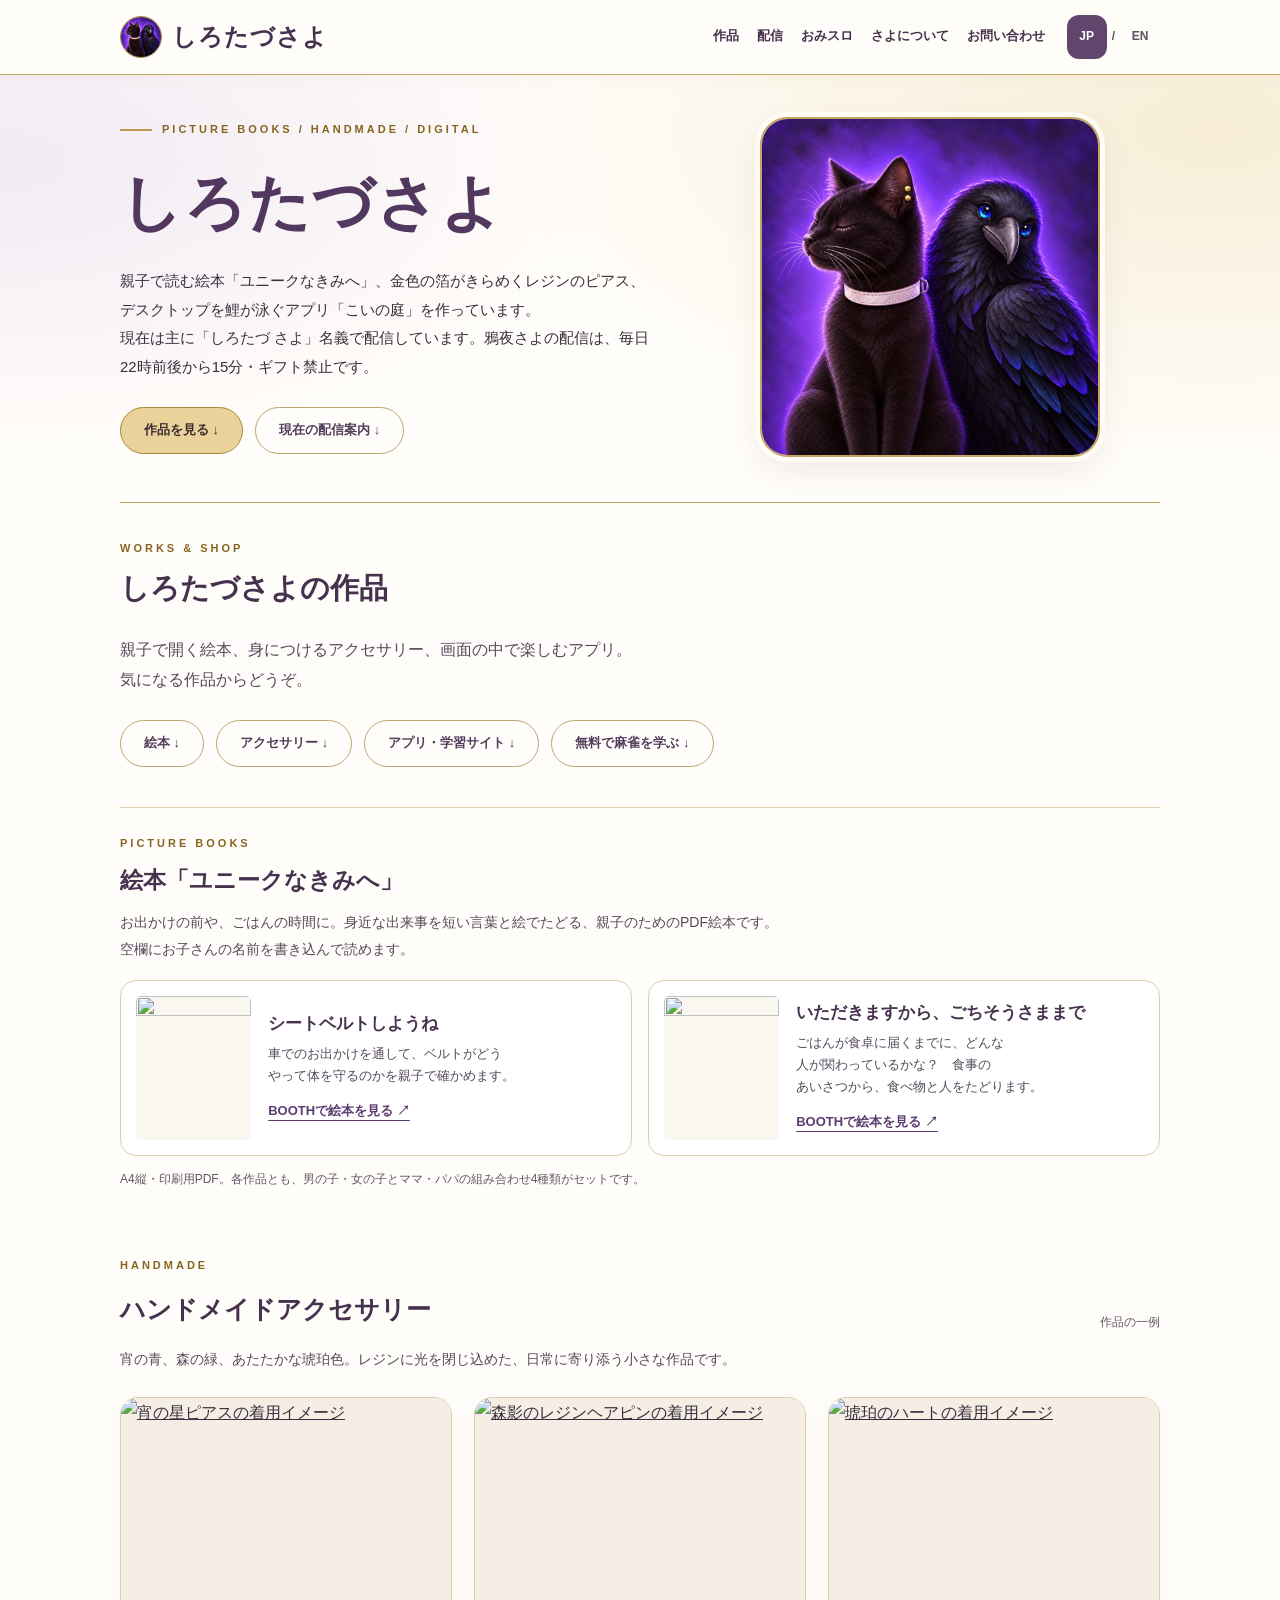
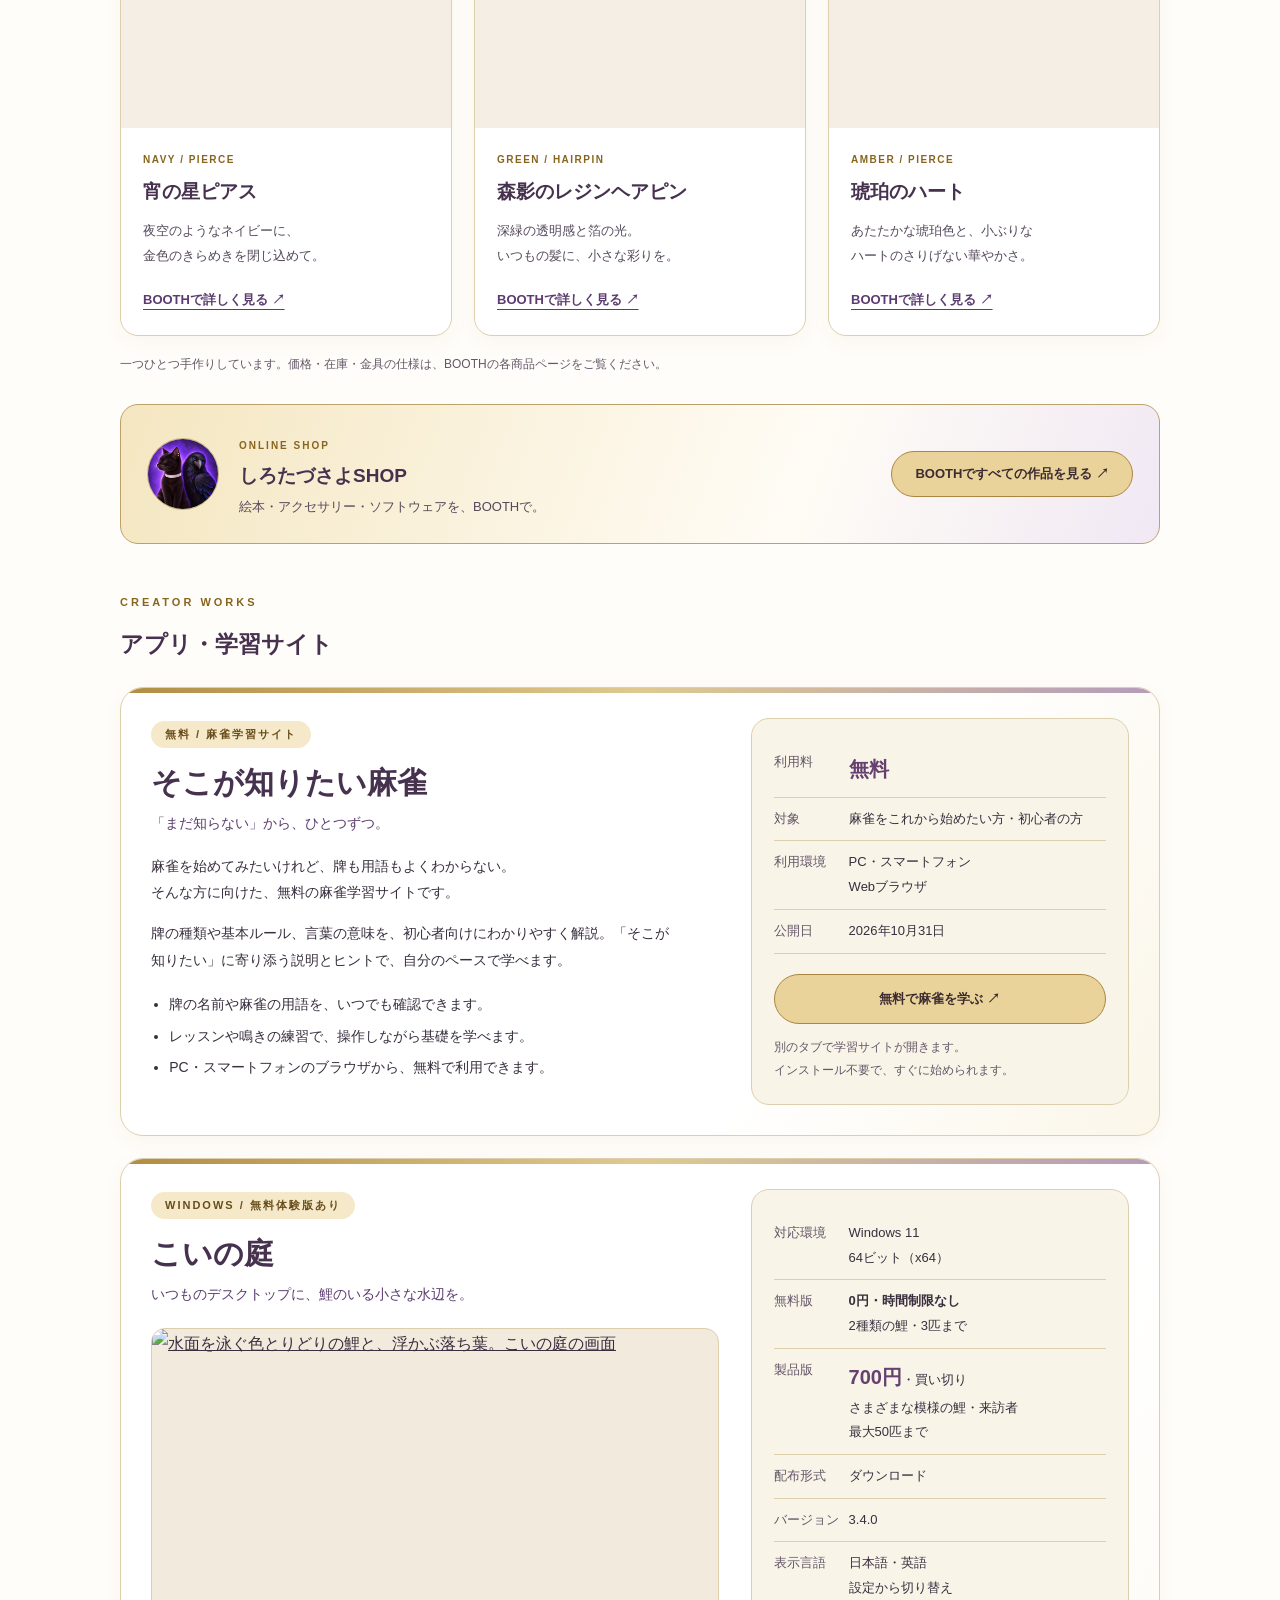
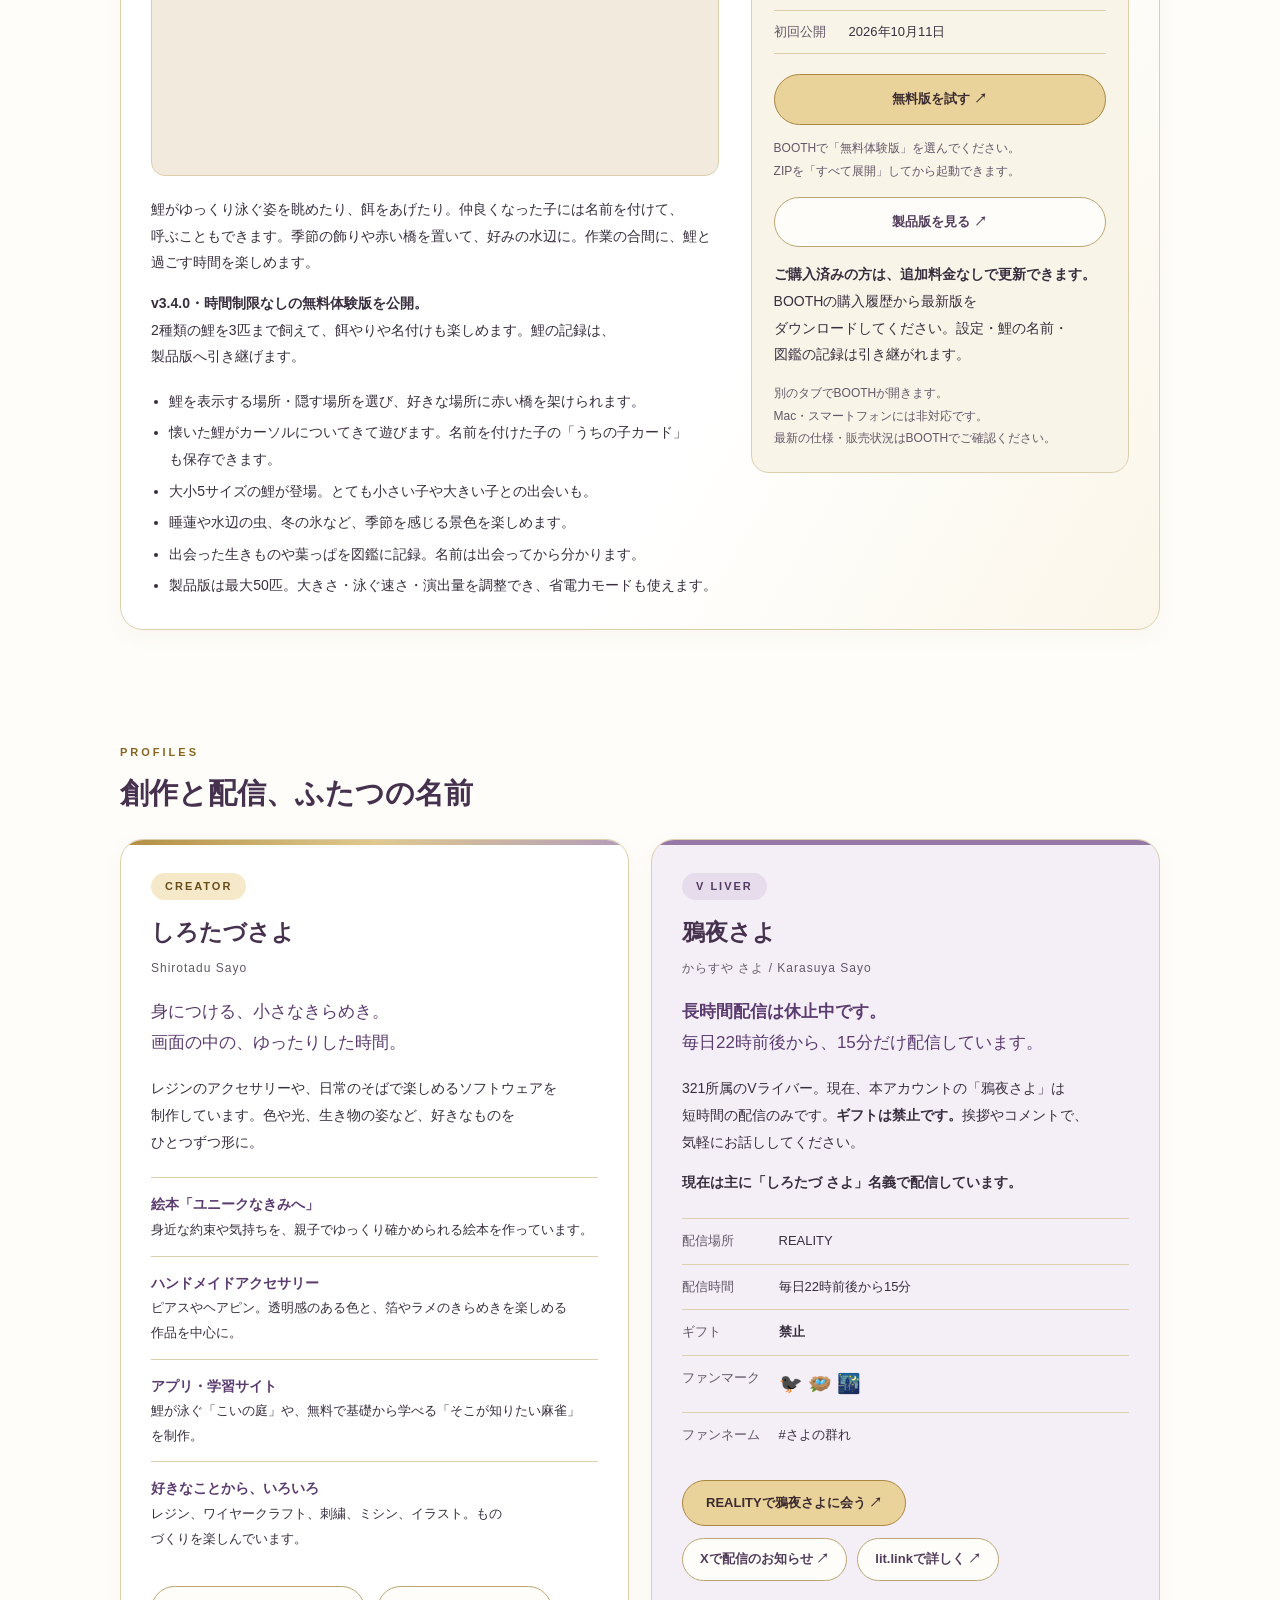
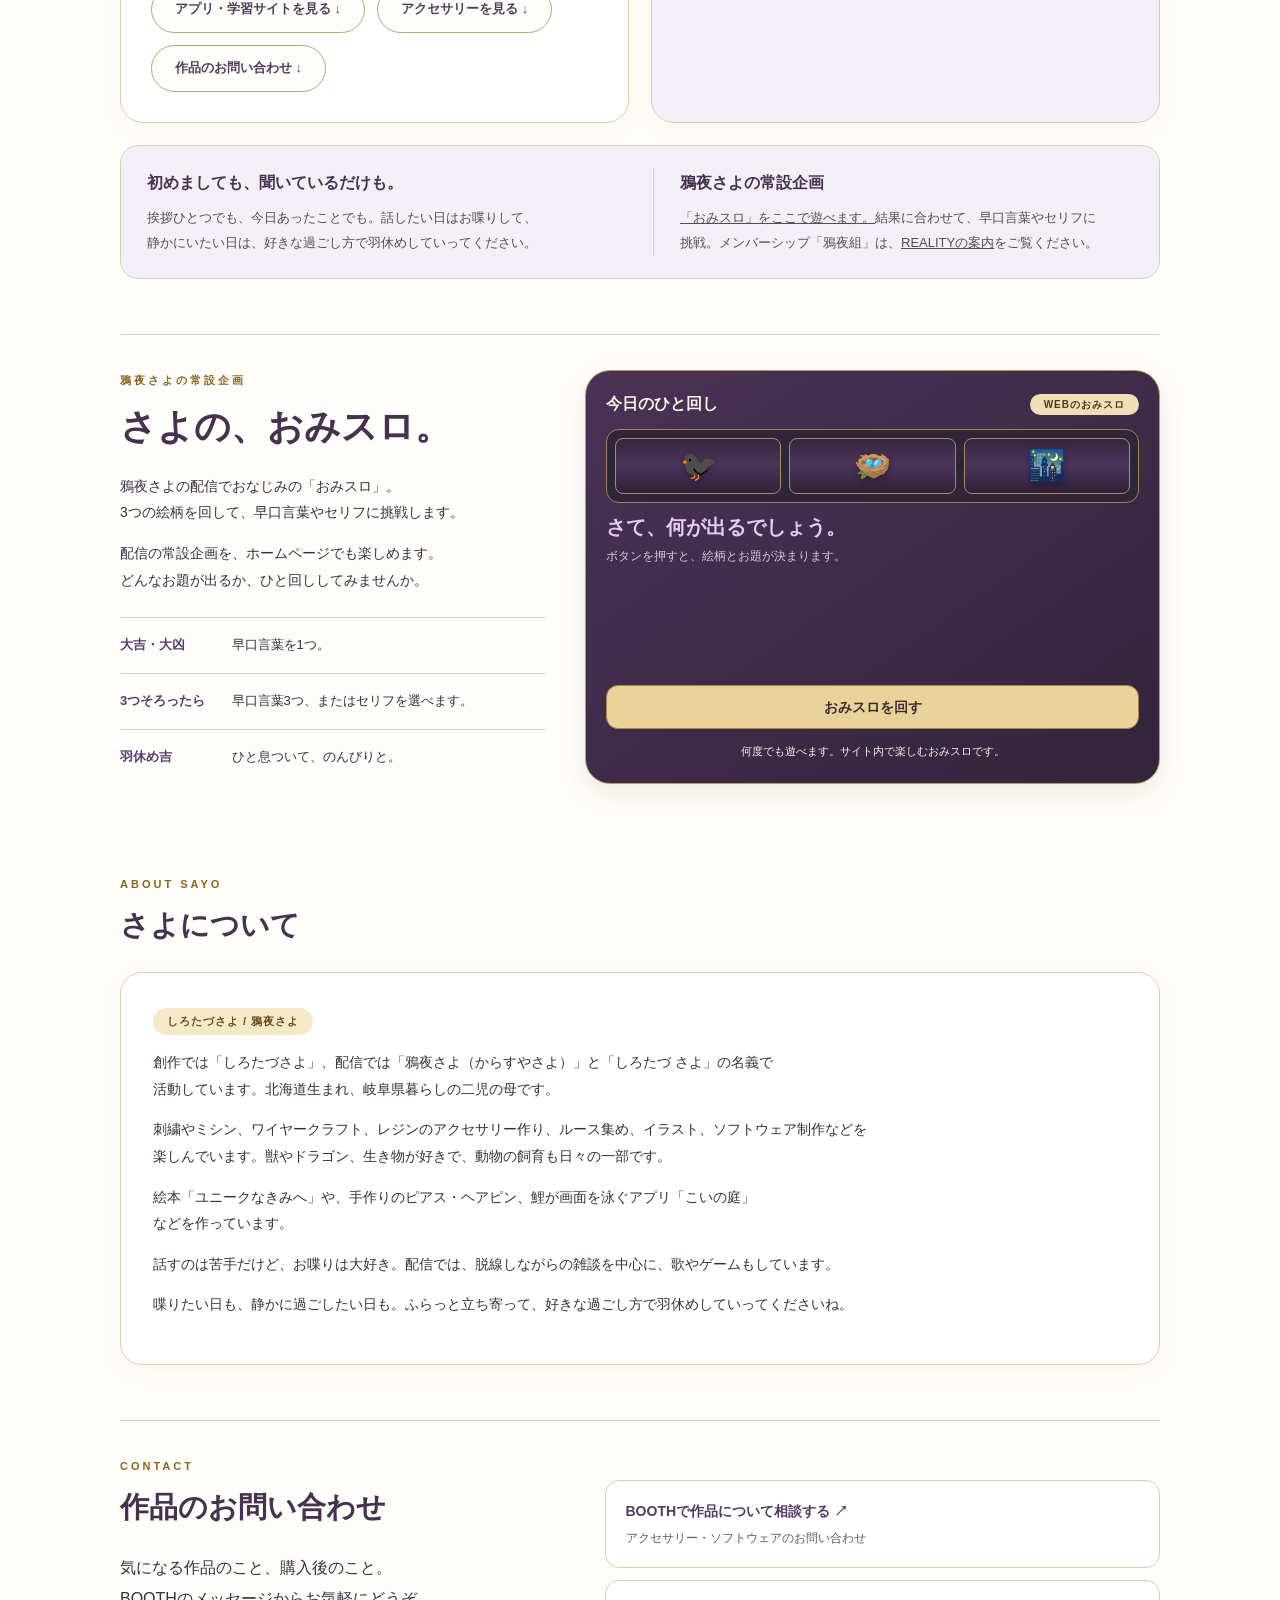
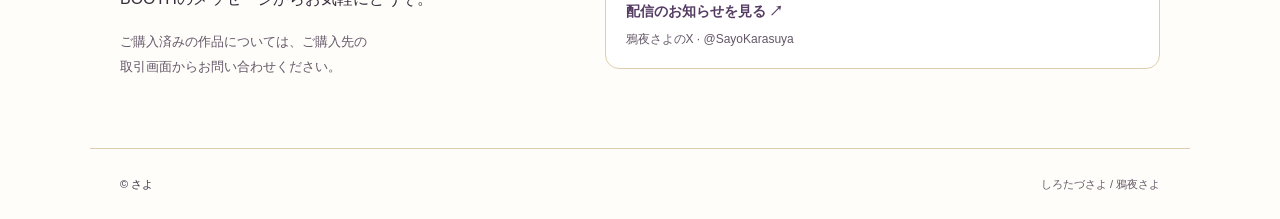
==== commit 9ee7e0e5: "Clarify current streaming names and Karasuya Sayo’s short no-gift schedule" ====
--- a/index.html
+++ b/index.html
@@ -177,7 +177,7 @@
 @media(max-width:700px){.hero-portrait{order:0}.nav .brand{font-size:clamp(16px,4.7vw,21px);white-space:nowrap}}
 </style><link rel="stylesheet" href="assets/creator-studio.css"></head><body>
 <a class="skip-link" href="#home">本文へ移動</a>
-<header><div class="nav"><a class="brand" href="#home"><img class="brand-icon" src="assets/sayo-cat-raven-refined.jpg" width="42" height="42" alt="">しろたづさよ</a><nav aria-label="メインメニュー"><a href="#works">作品</a><a href="#live">配信</a><a href="#omislo">おみスロ</a><a href="#about">さよについて</a><a href="#contact">お問い合わせ</a></nav><div class="language-switch" role="group" aria-label="表示言語"><a href="index.html" lang="ja" hreflang="ja" aria-label="日本語" aria-current="page">JP</a><span aria-hidden="true">/</span><a href="en.html" lang="en" hreflang="en" aria-label="English">EN</a></div></div></header><main id="home"><div class="hero"><div><div class="eyebrow">PICTURE BOOKS / HANDMADE / DIGITAL</div><h1><em>しろたづさよ</em></h1><p class="lead">親子で読む絵本「ユニークなきみへ」、金色の箔がきらめくレジンのピアス、デスクトップを鯉が泳ぐアプリ「こいの庭」を作っています。<br>配信では「鴉夜さよ」として、REALITYでおしゃべりしています。</p><div class="jump"><a class="button primary" href="#works">作品を見る ↓</a><a class="button" href="#live">鴉夜さよの配信案内 ↓</a></div></div><img class="hero-portrait" src="assets/sayo-cat-raven-refined.jpg" alt="しろたづさよの黒猫と、鴉夜さよの青い目のカラス" width="600" height="600" decoding="async"></div><section id="works" aria-labelledby="worktitle">
+<header><div class="nav"><a class="brand" href="#home"><img class="brand-icon" src="assets/sayo-cat-raven-refined.jpg" width="42" height="42" alt="">しろたづさよ</a><nav aria-label="メインメニュー"><a href="#works">作品</a><a href="#live">配信</a><a href="#omislo">おみスロ</a><a href="#about">さよについて</a><a href="#contact">お問い合わせ</a></nav><div class="language-switch" role="group" aria-label="表示言語"><a href="index.html" lang="ja" hreflang="ja" aria-label="日本語" aria-current="page">JP</a><span aria-hidden="true">/</span><a href="en.html" lang="en" hreflang="en" aria-label="English">EN</a></div></div></header><main id="home"><div class="hero"><div><div class="eyebrow">PICTURE BOOKS / HANDMADE / DIGITAL</div><h1><em>しろたづさよ</em></h1><p class="lead">親子で読む絵本「ユニークなきみへ」、金色の箔がきらめくレジンのピアス、デスクトップを鯉が泳ぐアプリ「こいの庭」を作っています。<br>現在は主に「しろたづ さよ」名義で配信しています。鴉夜さよの配信は、毎日22時前後から15分・ギフト禁止です。</p><div class="jump"><a class="button primary" href="#works">作品を見る ↓</a><a class="button" href="#live">現在の配信案内 ↓</a></div></div><img class="hero-portrait" src="assets/sayo-cat-raven-refined.jpg" alt="しろたづさよの黒猫と、鴉夜さよの青い目のカラス" width="600" height="600" decoding="async"></div><section id="works" aria-labelledby="worktitle">
 <div class="eyebrow">WORKS & SHOP</div><h2 id="worktitle">しろたづさよの作品</h2>
 <p class="works-intro"><span class="reading-unit">親子で開く絵本、</span><span class="reading-unit">身につけるアクセサリー、</span><span class="reading-unit">画面の中で楽しむアプリ。</span><br><span class="reading-unit">気になる作品からどうぞ。</span></p>
 <div class="jump works-jump"><a class="button" href="#picture-books">絵本 ↓</a><a class="button" href="#accessories">アクセサリー ↓</a><a class="button" href="#creator-works">アプリ・学習サイト ↓</a><a class="button" href="#sokoga-shiritai-mahjong">無料で麻雀を学ぶ ↓</a></div>
@@ -276,11 +276,13 @@
 <p class="profile-intro">身につける、小さなきらめき。<br>画面の中の、ゆったりした時間。</p>
 <p>レジンのアクセサリーや、日常のそばで楽しめるソフトウェアを制作しています。色や光、生き物の姿など、好きなものをひとつずつ形に。</p>
 <ul class="creative-list"><li><strong>絵本「ユニークなきみへ」</strong>身近な約束や気持ちを、親子でゆっくり確かめられる絵本を作っています。</li><li><strong>ハンドメイドアクセサリー</strong>ピアスやヘアピン。透明感のある色と、箔やラメのきらめきを楽しめる作品を中心に。</li><li><strong>アプリ・学習サイト</strong>鯉が泳ぐ「こいの庭」や、無料で基礎から学べる「そこが知りたい麻雀」を制作。</li><li><strong>好きなことから、いろいろ</strong>レジン、ワイヤークラフト、刺繍、ミシン、イラスト。ものづくりを楽しんでいます。</li></ul><div class="jump"><a class="button" href="#creator-works">アプリ・学習サイトを見る ↓</a><a class="button" href="#accessories">アクセサリーを見る ↓</a><a class="button" href="#contact">作品のお問い合わせ ↓</a></div></article><article class="card" id="live"><span class="tag">V LIVER</span><h3>鴉夜さよ<span class="name-reading">からすや さよ / Karasuya Sayo</span></h3>
-<p class="profile-intro">ようこそ、私の巣へ。<br>まったりした空気、ときどきうっかり。</p>
-<p>321所属のVライバー。コメントにお返事しながら、日常のことや、くだらないことをぽつぽつ。あちこち脱線する雑談を中心に、歌やゲームも楽しんでいます。</p>
+<p class="profile-intro"><strong>長時間配信は休止中です。</strong><br>毎日22時前後から、15分だけ配信しています。</p>
+<p>321所属のVライバー。現在、本アカウントの「鴉夜さよ」は短時間の配信のみです。<strong>ギフトは禁止です。</strong>挨拶やコメントで、気軽にお話ししてください。</p>
+<p><strong>現在は主に「しろたづ さよ」名義で配信しています。</strong></p>
 <dl class="live-facts">
 <div><dt>配信場所</dt><dd>REALITY</dd></div>
-<div><dt>配信時間</dt><dd>毎日22:00前後〜<br><span class="quiet">出・退勤やゲリラ配信も。</span></dd></div>
+<div><dt>配信時間</dt><dd>毎日22時前後から15分</dd></div>
+<div><dt>ギフト</dt><dd><strong>禁止</strong></dd></div>
 <div><dt>ファンマーク</dt><dd class="fanmark">🐦‍⬛🪺🌃</dd></div>
 <div><dt>ファンネーム</dt><dd>#さよの群れ</dd></div>
 </dl><a class="button primary" href="https://reality.app/profile/c2cb73a0?adj_t=8ogcewh_z9yhix5" target="_blank" rel="noopener noreferrer">REALITYで鴉夜さよに会う ↗</a><div class="social-links"><a class="button" href="https://x.com/SayoKarasuya" target="_blank" rel="noopener noreferrer">Xで配信のお知らせ ↗</a><a class="button" href="https://lit.link/karasuya_sayo" target="_blank" rel="noopener noreferrer">lit.linkで詳しく ↗</a></div></article></div>
@@ -325,7 +327,7 @@
   </div>
 </section>
 
-<section id="about"><div class="eyebrow">ABOUT SAYO</div><h2>さよについて</h2><div class="about"><span class="tag">しろたづさよ / 鴉夜さよ</span><p>創作では「しろたづさよ」、配信では「鴉夜さよ（からすやさよ）」。北海道生まれ、岐阜県暮らしの二児の母です。</p><p>刺繍やミシン、ワイヤークラフト、レジンのアクセサリー作り、ルース集め、イラスト、ソフトウェア制作などを楽しんでいます。獣やドラゴン、生き物が好きで、動物の飼育も日々の一部です。</p><p>絵本「ユニークなきみへ」や、手作りのピアス・ヘアピン、鯉が画面を泳ぐアプリ「こいの庭」などを作っています。</p><p>話すのは苦手だけど、お喋りは大好き。配信では、脱線しながらの雑談を中心に、歌やゲームもしています。</p><p>喋りたい日も、静かに過ごしたい日も。ふらっと立ち寄って、好きな過ごし方で羽休めしていってくださいね。</p></div></section><section class="contact" id="contact" aria-labelledby="contact-title">
+<section id="about"><div class="eyebrow">ABOUT SAYO</div><h2>さよについて</h2><div class="about"><span class="tag">しろたづさよ / 鴉夜さよ</span><p>創作では「しろたづさよ」、配信では「鴉夜さよ（からすやさよ）」と「しろたづ さよ」の名義で活動しています。北海道生まれ、岐阜県暮らしの二児の母です。</p><p>刺繍やミシン、ワイヤークラフト、レジンのアクセサリー作り、ルース集め、イラスト、ソフトウェア制作などを楽しんでいます。獣やドラゴン、生き物が好きで、動物の飼育も日々の一部です。</p><p>絵本「ユニークなきみへ」や、手作りのピアス・ヘアピン、鯉が画面を泳ぐアプリ「こいの庭」などを作っています。</p><p>話すのは苦手だけど、お喋りは大好き。配信では、脱線しながらの雑談を中心に、歌やゲームもしています。</p><p>喋りたい日も、静かに過ごしたい日も。ふらっと立ち寄って、好きな過ごし方で羽休めしていってくださいね。</p></div></section><section class="contact" id="contact" aria-labelledby="contact-title">
 <div><div class="eyebrow">CONTACT</div><h2 id="contact-title">作品のお問い合わせ</h2><p>気になる作品のこと、購入後のこと。<br>BOOTHのメッセージからお気軽にどうぞ。</p><p class="quiet">ご購入済みの作品については、ご購入先の取引画面からお問い合わせください。</p></div>
 <div class="contact-links">
 <a class="contact-link" href="https://sayo-shirotadu.booth.pm/conversations" target="_blank" rel="noopener noreferrer"><strong>BOOTHで作品について相談する ↗</strong><span>アクセサリー・ソフトウェアのお問い合わせ</span></a>
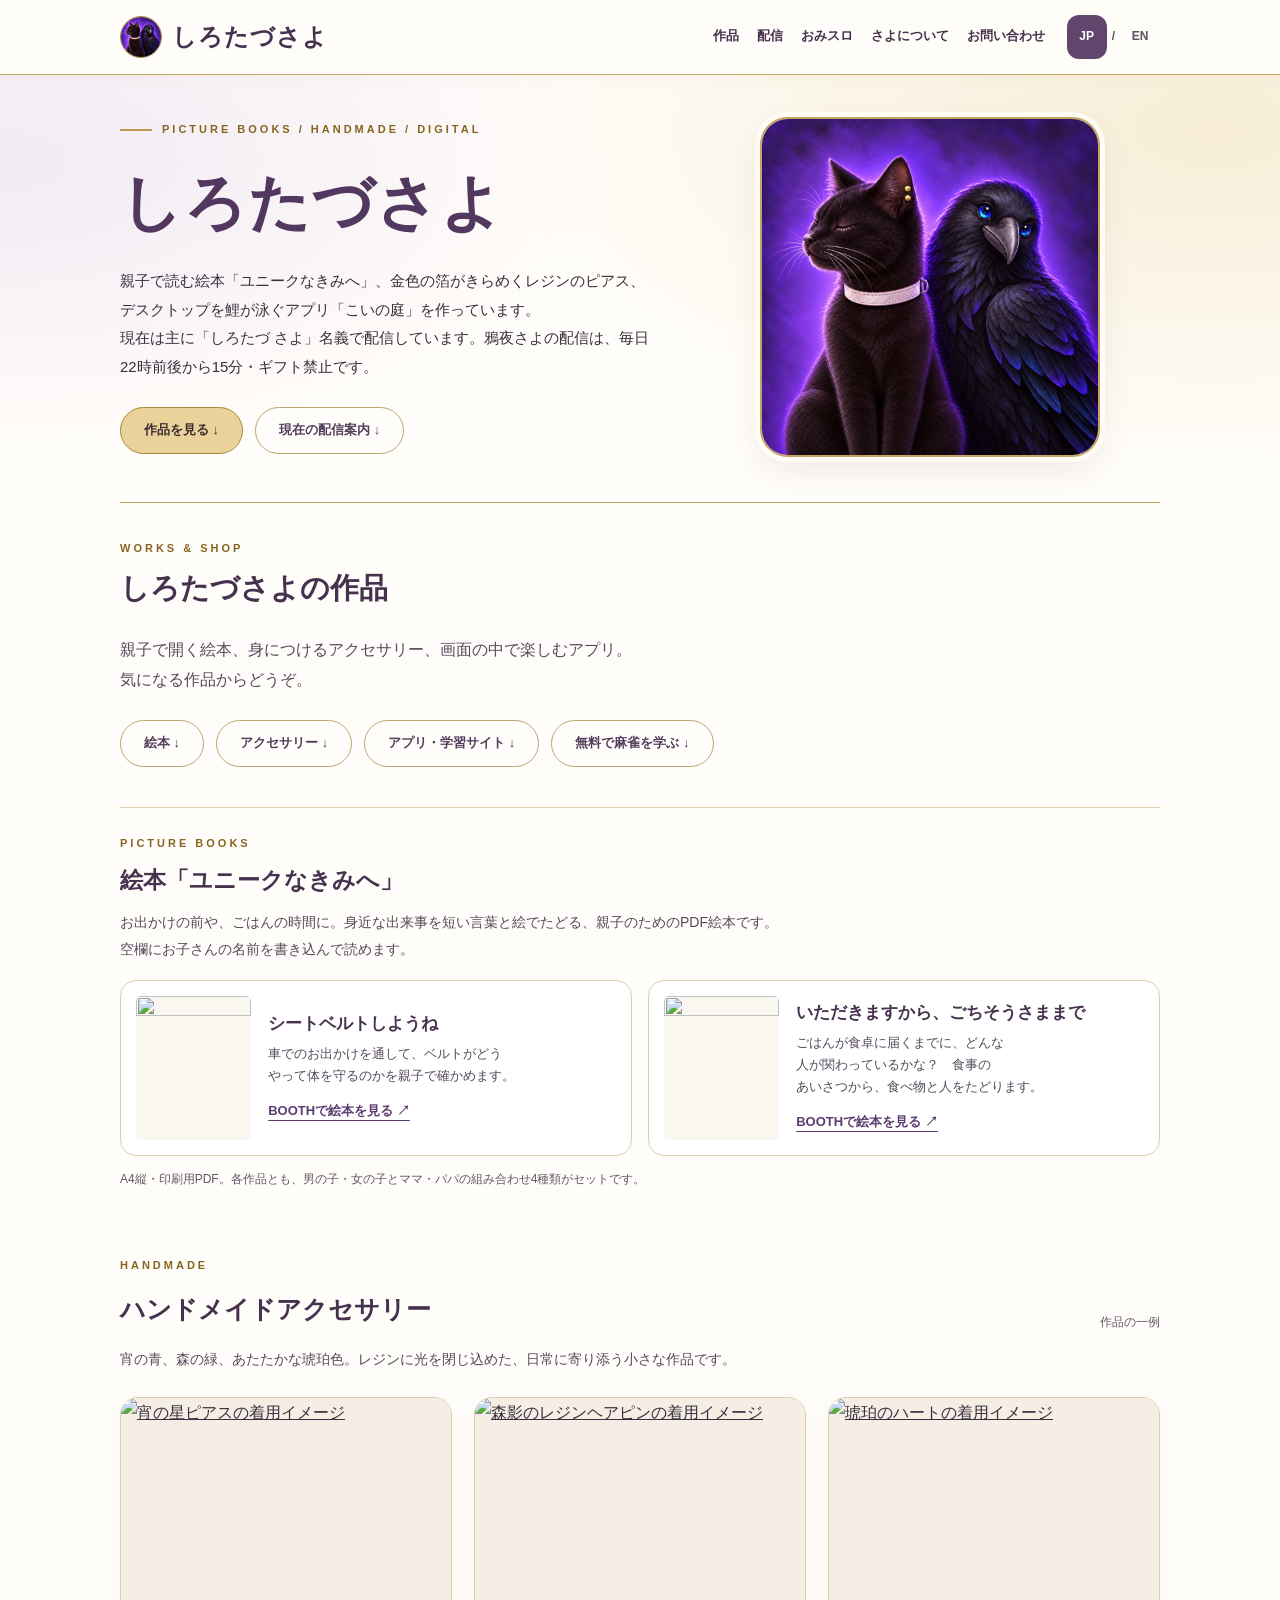
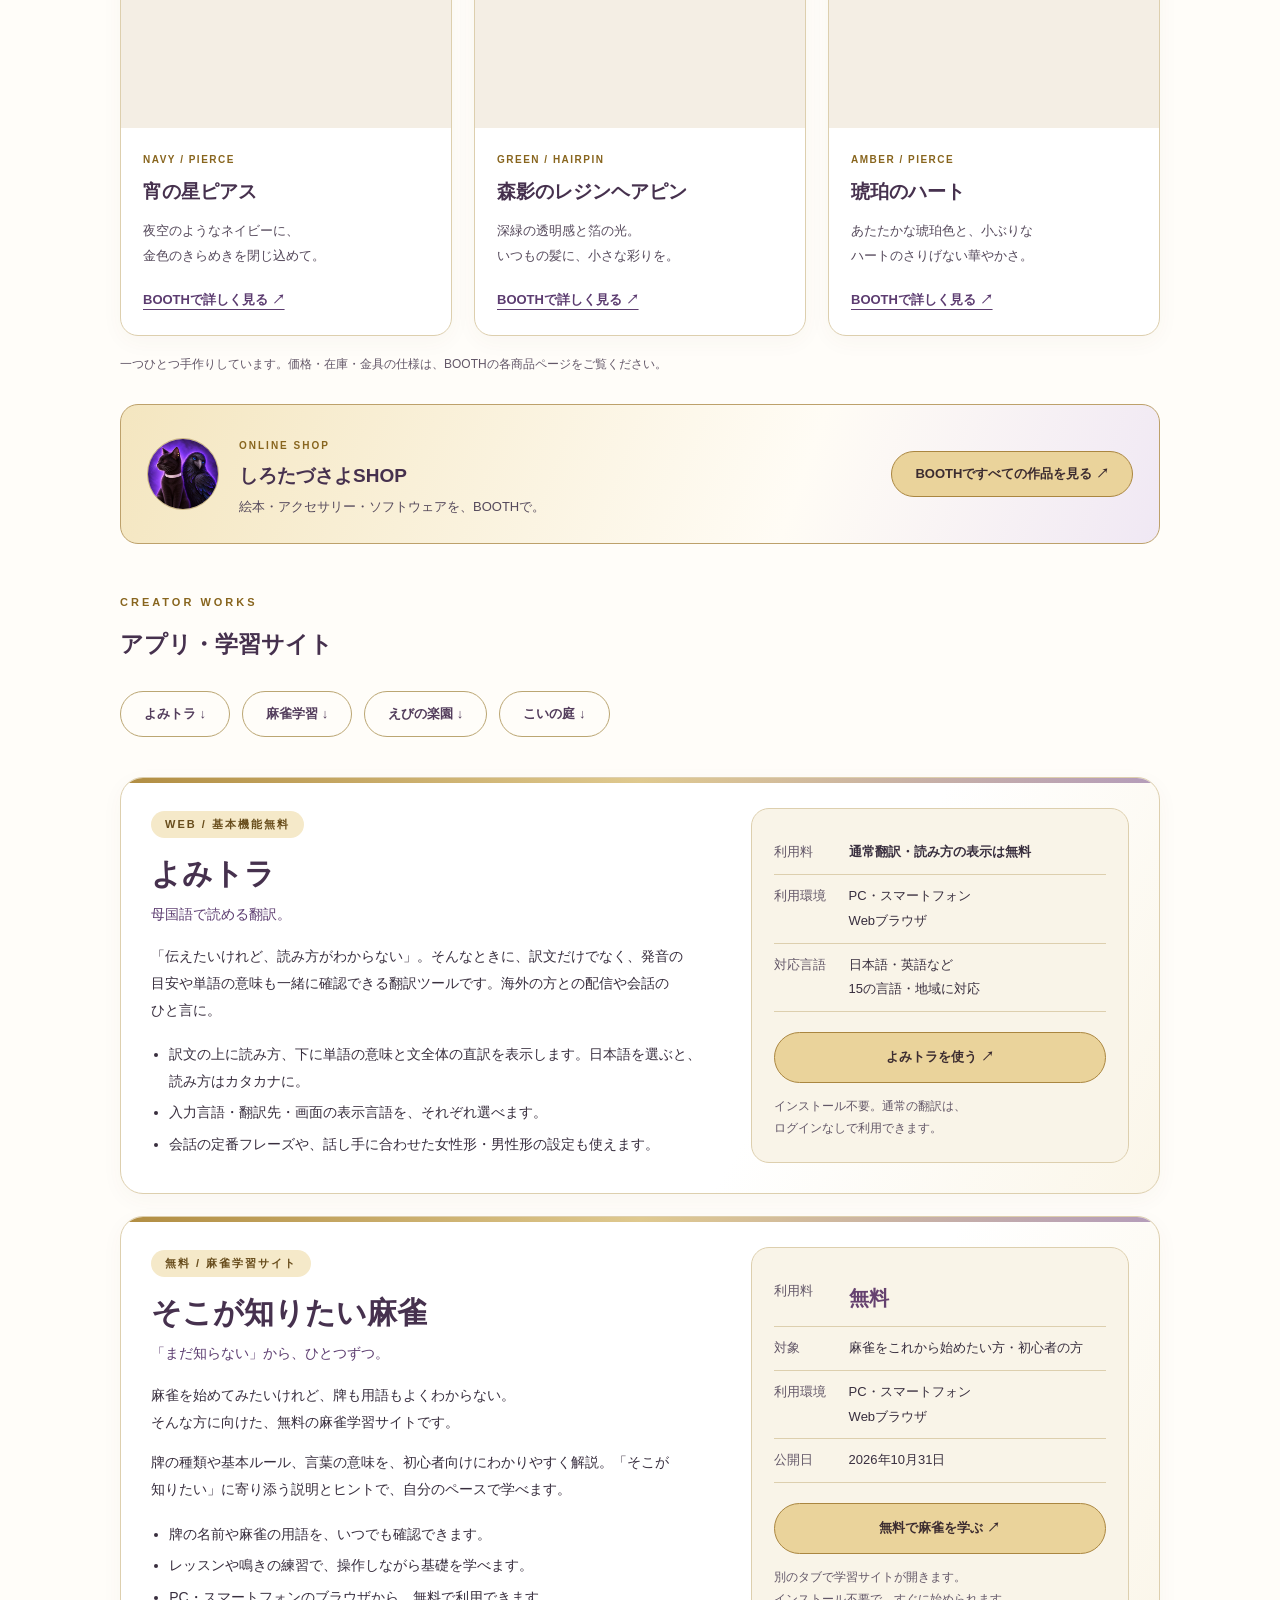
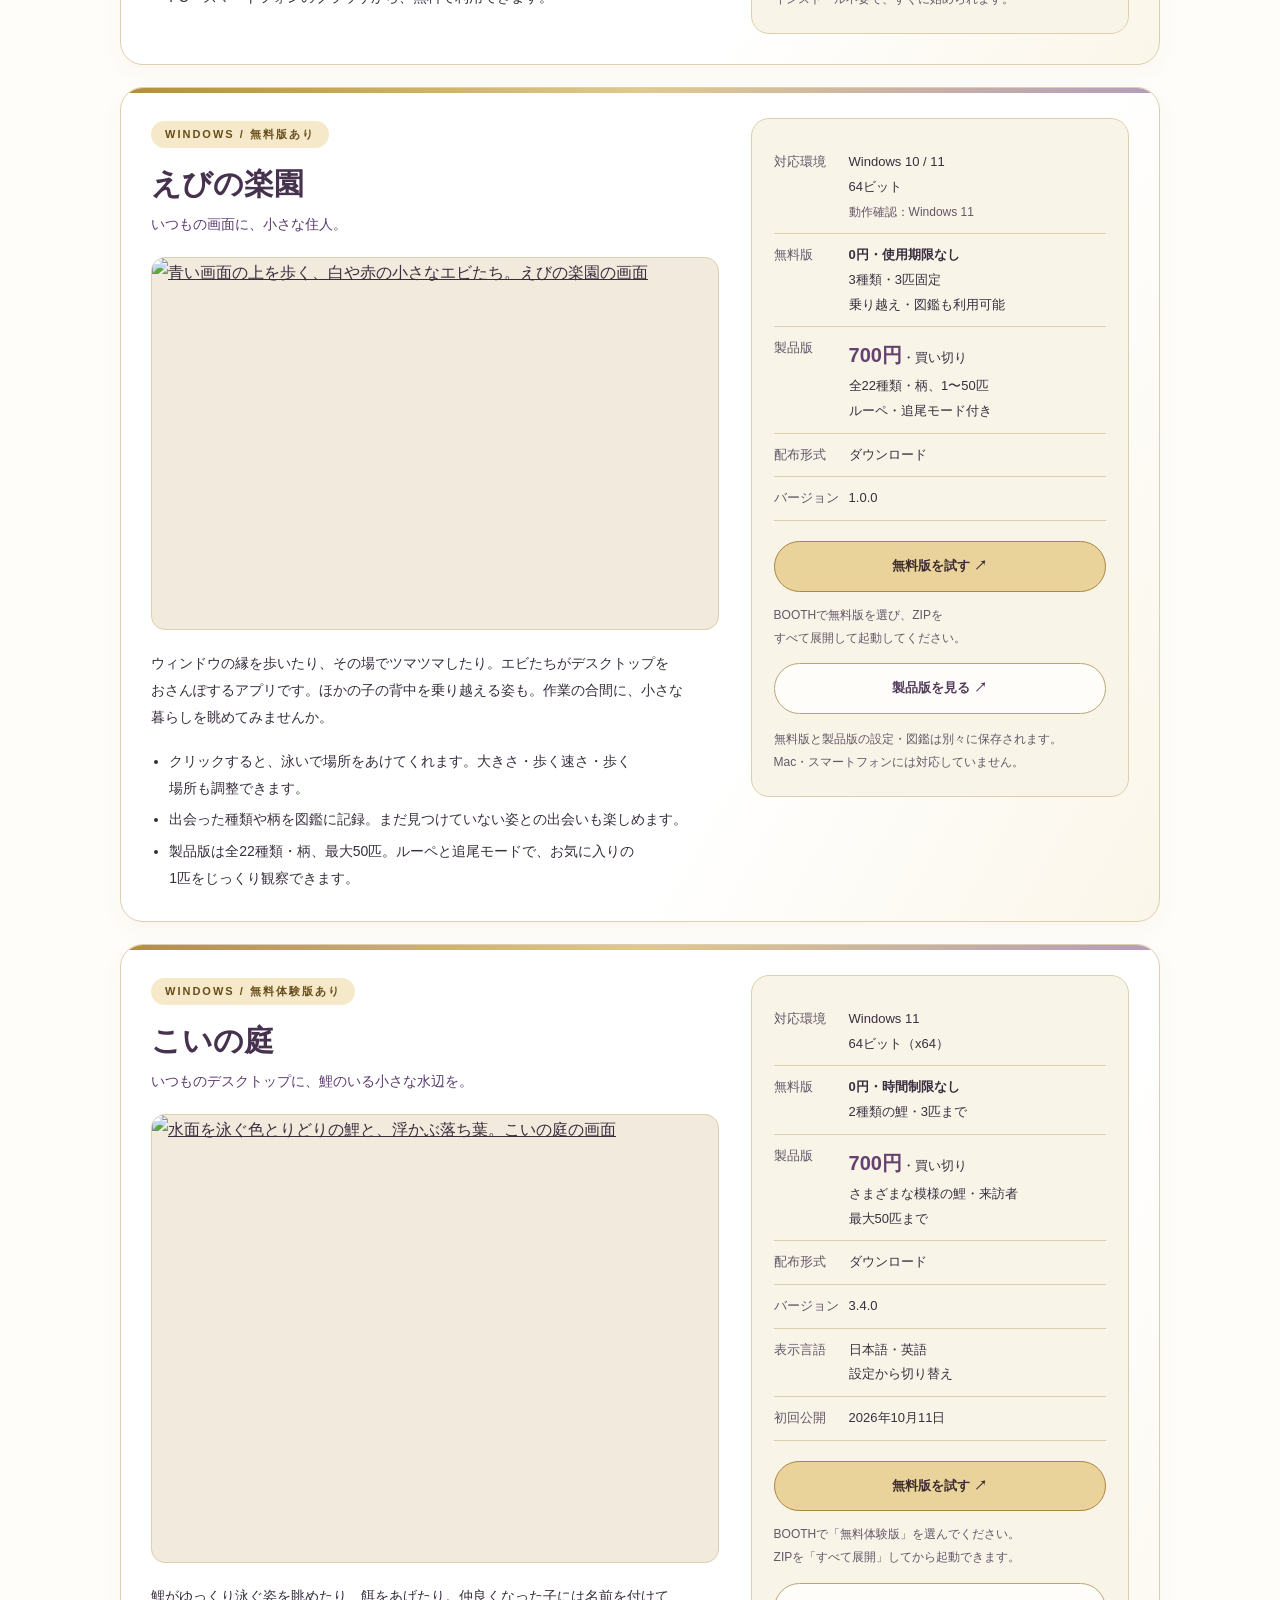
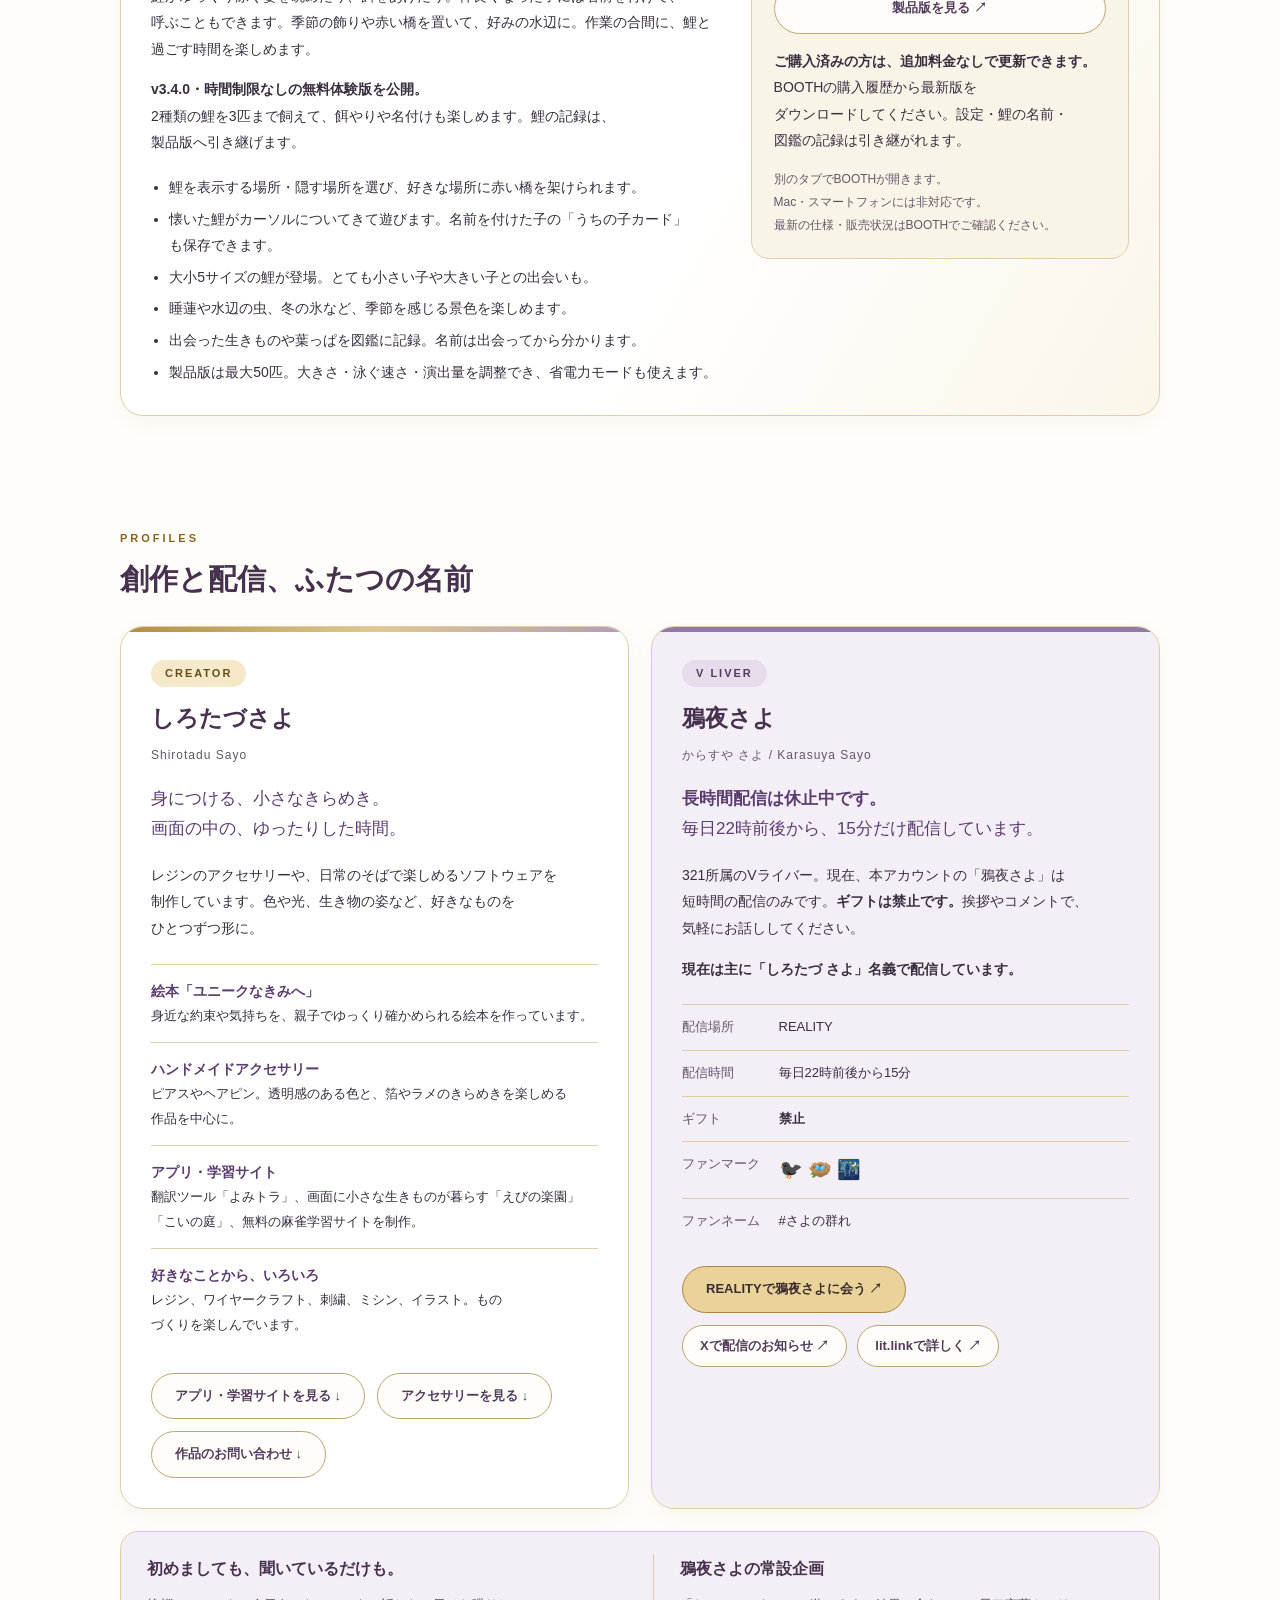
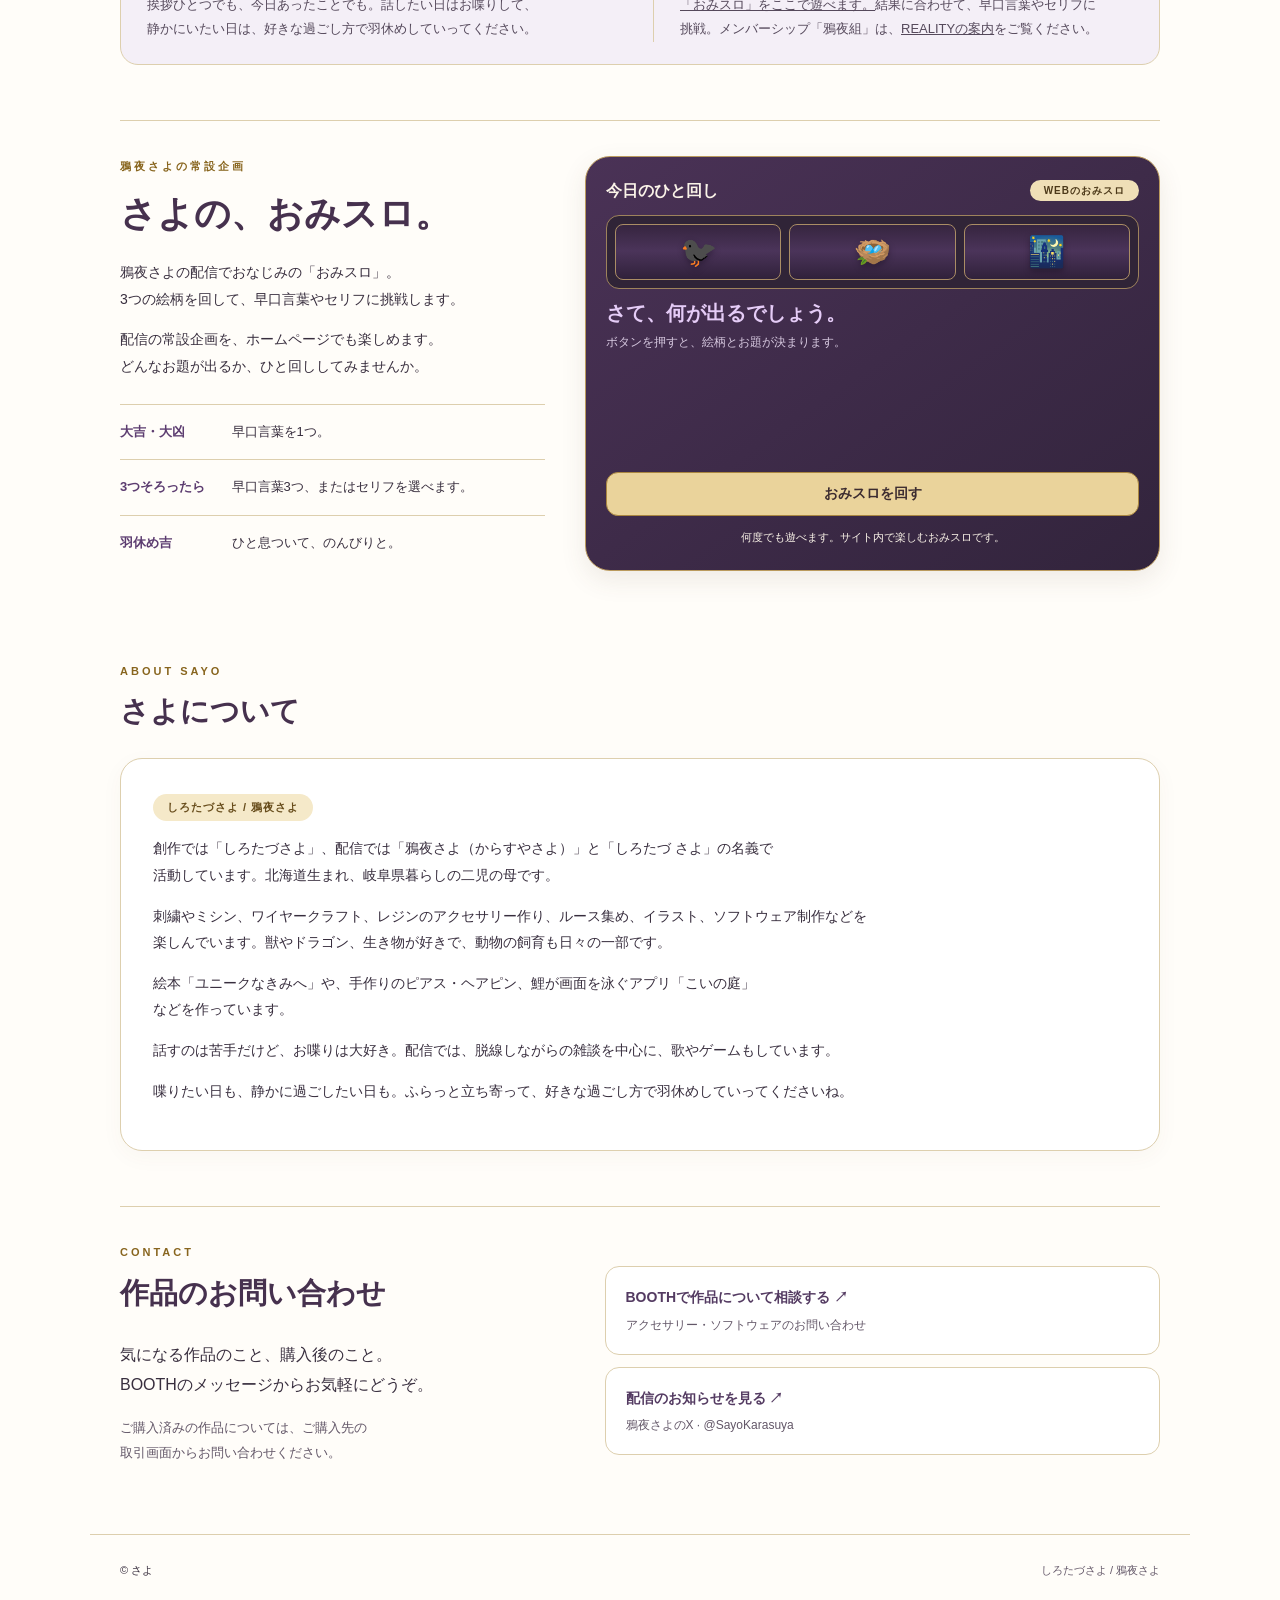
==== commit b6f07a97: "Add Yomitora and Ebi Paradise to Japanese and English work listings" ====
--- a/index.html
+++ b/index.html
@@ -207,6 +207,32 @@
 <a class="button primary" href="https://sayo-shirotadu.booth.pm/" target="_blank" rel="noopener noreferrer">BOOTHですべての作品を見る ↗</a>
 </aside>
 <div id="creator-works" class="creator-works"><div class="eyebrow">CREATOR WORKS</div><h3>アプリ・学習サイト</h3>
+<div class="jump works-jump" aria-label="アプリ・学習サイトの一覧"><a class="button" href="#yomitora">よみトラ ↓</a><a class="button" href="#sokoga-shiritai-mahjong">麻雀学習 ↓</a><a class="button" href="#ebi-no-rakuen">えびの楽園 ↓</a><a class="button" href="#koi-no-niwa">こいの庭 ↓</a></div>
+<article class="card creator software-work" id="yomitora" aria-labelledby="yomitora-title">
+  <div class="software-work-grid">
+    <div>
+      <span class="tag">WEB / 基本機能無料</span>
+      <h4 id="yomitora-title">よみトラ</h4>
+      <p class="work-subtitle">母国語で読める翻訳。</p>
+      <p>「伝えたいけれど、読み方がわからない」。そんなときに、訳文だけでなく、発音の目安や単語の意味も一緒に確認できる翻訳ツールです。海外の方との配信や会話のひと言に。</p>
+      <ul class="work-features">
+        <li>訳文の上に読み方、下に単語の意味と文全体の直訳を表示します。日本語を選ぶと、読み方はカタカナに。</li>
+        <li>入力言語・翻訳先・画面の表示言語を、それぞれ選べます。</li>
+        <li>会話の定番フレーズや、話し手に合わせた女性形・男性形の設定も使えます。</li>
+      </ul>
+    </div>
+    <div class="work-details">
+      <dl class="work-specs">
+        <div><dt>利用料</dt><dd><strong>通常翻訳・読み方の表示は無料</strong></dd></div>
+        <div><dt>利用環境</dt><dd>PC・<span class="reading-unit">スマートフォン</span><br>Webブラウザ</dd></div>
+        <div><dt>対応言語</dt><dd>日本語・英語など<br>15の言語・地域に対応</dd></div>
+      </dl>
+      <a class="button primary" href="https://sayoshirotadu.github.io/sayo-website/yomitora/" target="_blank" rel="noopener noreferrer">よみトラを使う ↗</a>
+      <p class="quiet">インストール不要。通常の翻訳は、ログインなしで利用できます。</p>
+    </div>
+  </div>
+</article>
+
 <article class="card creator software-work" id="sokoga-shiritai-mahjong" aria-labelledby="mahjong-title">
   <div class="software-work-grid">
     <div>
@@ -230,6 +256,36 @@
       </dl>
       <a class="button primary" href="https://hajimete-mahjong-sayo.shirotadu-sayo.chatgpt.site/" target="_blank" rel="noopener noreferrer">無料で麻雀を学ぶ ↗</a>
       <p class="quiet">別のタブで学習サイトが開きます。<br>インストール不要で、すぐに始められます。</p>
+    </div>
+  </div>
+</article>
+
+<article class="card creator software-work" id="ebi-no-rakuen" aria-labelledby="ebi-title">
+  <div class="software-work-grid">
+    <div>
+      <span class="tag">WINDOWS / 無料版あり</span>
+      <h4 id="ebi-title">えびの楽園</h4>
+      <p class="work-subtitle">いつもの画面に、小さな住人。</p>
+      <a href="https://booth.pm/ja/items/9226600" target="_blank" rel="noopener noreferrer"><img class="software-image" src="https://booth.pximg.net/c2ce61ae-1fac-4d3e-b580-89d8085a478c/i/9226600/74c620dc-82e5-4ff6-87e3-f3f16b85a0dd_base_resized.jpg" alt="青い画面の上を歩く、白や赤の小さなエビたち。えびの楽園の画面" width="672" height="441" loading="lazy" decoding="async"></a>
+      <p>ウィンドウの縁を歩いたり、その場でツマツマしたり。エビたちがデスクトップをおさんぽするアプリです。ほかの子の背中を乗り越える姿も。作業の合間に、小さな暮らしを眺めてみませんか。</p>
+      <ul class="work-features">
+        <li>クリックすると、泳いで場所をあけてくれます。大きさ・歩く速さ・歩く場所も調整できます。</li>
+        <li>出会った種類や柄を図鑑に記録。まだ見つけていない姿との出会いも楽しめます。</li>
+        <li>製品版は全22種類・柄、最大50匹。ルーペと追尾モードで、お気に入りの1匹をじっくり観察できます。</li>
+      </ul>
+    </div>
+    <div class="work-details">
+      <dl class="work-specs">
+        <div><dt>対応環境</dt><dd>Windows 10 / 11<br>64ビット<br><span class="quiet">動作確認：Windows 11</span></dd></div>
+        <div><dt>無料版</dt><dd><strong>0円・使用期限なし</strong><br>3種類・3匹固定<br>乗り越え・図鑑も利用可能</dd></div>
+        <div><dt>製品版</dt><dd><span class="work-price reading-unit">700円</span>・買い切り<br>全22種類・柄、1〜50匹<br>ルーペ・追尾モード付き</dd></div>
+        <div><dt>配布形式</dt><dd>ダウンロード</dd></div>
+        <div><dt>バージョン</dt><dd>1.0.0</dd></div>
+      </dl>
+      <a class="button primary" href="https://booth.pm/ja/items/9226600" target="_blank" rel="noopener noreferrer">無料版を試す ↗</a>
+      <p class="quiet">BOOTHで無料版を選び、ZIPをすべて展開して起動してください。</p>
+      <p><a class="button" href="https://booth.pm/ja/items/9226600" target="_blank" rel="noopener noreferrer">製品版を見る ↗</a></p>
+      <p class="quiet">無料版と製品版の設定・図鑑は別々に保存されます。Mac・スマートフォンには対応していません。</p>
     </div>
   </div>
 </article>
@@ -275,7 +331,7 @@
 <section aria-labelledby="entrance"><div class="eyebrow">PROFILES</div><h2 id="entrance"><span class="reading-unit">創作と配信、</span><span class="reading-unit">ふたつの名前</span></h2><div class="two"><article class="card creator"><span class="tag">CREATOR</span><h3>しろたづさよ<span class="name-reading">Shirotadu Sayo</span></h3>
 <p class="profile-intro">身につける、小さなきらめき。<br>画面の中の、ゆったりした時間。</p>
 <p>レジンのアクセサリーや、日常のそばで楽しめるソフトウェアを制作しています。色や光、生き物の姿など、好きなものをひとつずつ形に。</p>
-<ul class="creative-list"><li><strong>絵本「ユニークなきみへ」</strong>身近な約束や気持ちを、親子でゆっくり確かめられる絵本を作っています。</li><li><strong>ハンドメイドアクセサリー</strong>ピアスやヘアピン。透明感のある色と、箔やラメのきらめきを楽しめる作品を中心に。</li><li><strong>アプリ・学習サイト</strong>鯉が泳ぐ「こいの庭」や、無料で基礎から学べる「そこが知りたい麻雀」を制作。</li><li><strong>好きなことから、いろいろ</strong>レジン、ワイヤークラフト、刺繍、ミシン、イラスト。ものづくりを楽しんでいます。</li></ul><div class="jump"><a class="button" href="#creator-works">アプリ・学習サイトを見る ↓</a><a class="button" href="#accessories">アクセサリーを見る ↓</a><a class="button" href="#contact">作品のお問い合わせ ↓</a></div></article><article class="card" id="live"><span class="tag">V LIVER</span><h3>鴉夜さよ<span class="name-reading">からすや さよ / Karasuya Sayo</span></h3>
+<ul class="creative-list"><li><strong>絵本「ユニークなきみへ」</strong>身近な約束や気持ちを、親子でゆっくり確かめられる絵本を作っています。</li><li><strong>ハンドメイドアクセサリー</strong>ピアスやヘアピン。透明感のある色と、箔やラメのきらめきを楽しめる作品を中心に。</li><li><strong>アプリ・学習サイト</strong>翻訳ツール「よみトラ」、画面に小さな生きものが暮らす「えびの楽園」「こいの庭」、無料の麻雀学習サイトを制作。</li><li><strong>好きなことから、いろいろ</strong>レジン、ワイヤークラフト、刺繍、ミシン、イラスト。ものづくりを楽しんでいます。</li></ul><div class="jump"><a class="button" href="#creator-works">アプリ・学習サイトを見る ↓</a><a class="button" href="#accessories">アクセサリーを見る ↓</a><a class="button" href="#contact">作品のお問い合わせ ↓</a></div></article><article class="card" id="live"><span class="tag">V LIVER</span><h3>鴉夜さよ<span class="name-reading">からすや さよ / Karasuya Sayo</span></h3>
 <p class="profile-intro"><strong>長時間配信は休止中です。</strong><br>毎日22時前後から、15分だけ配信しています。</p>
 <p>321所属のVライバー。現在、本アカウントの「鴉夜さよ」は短時間の配信のみです。<strong>ギフトは禁止です。</strong>挨拶やコメントで、気軽にお話ししてください。</p>
 <p><strong>現在は主に「しろたづ さよ」名義で配信しています。</strong></p>
